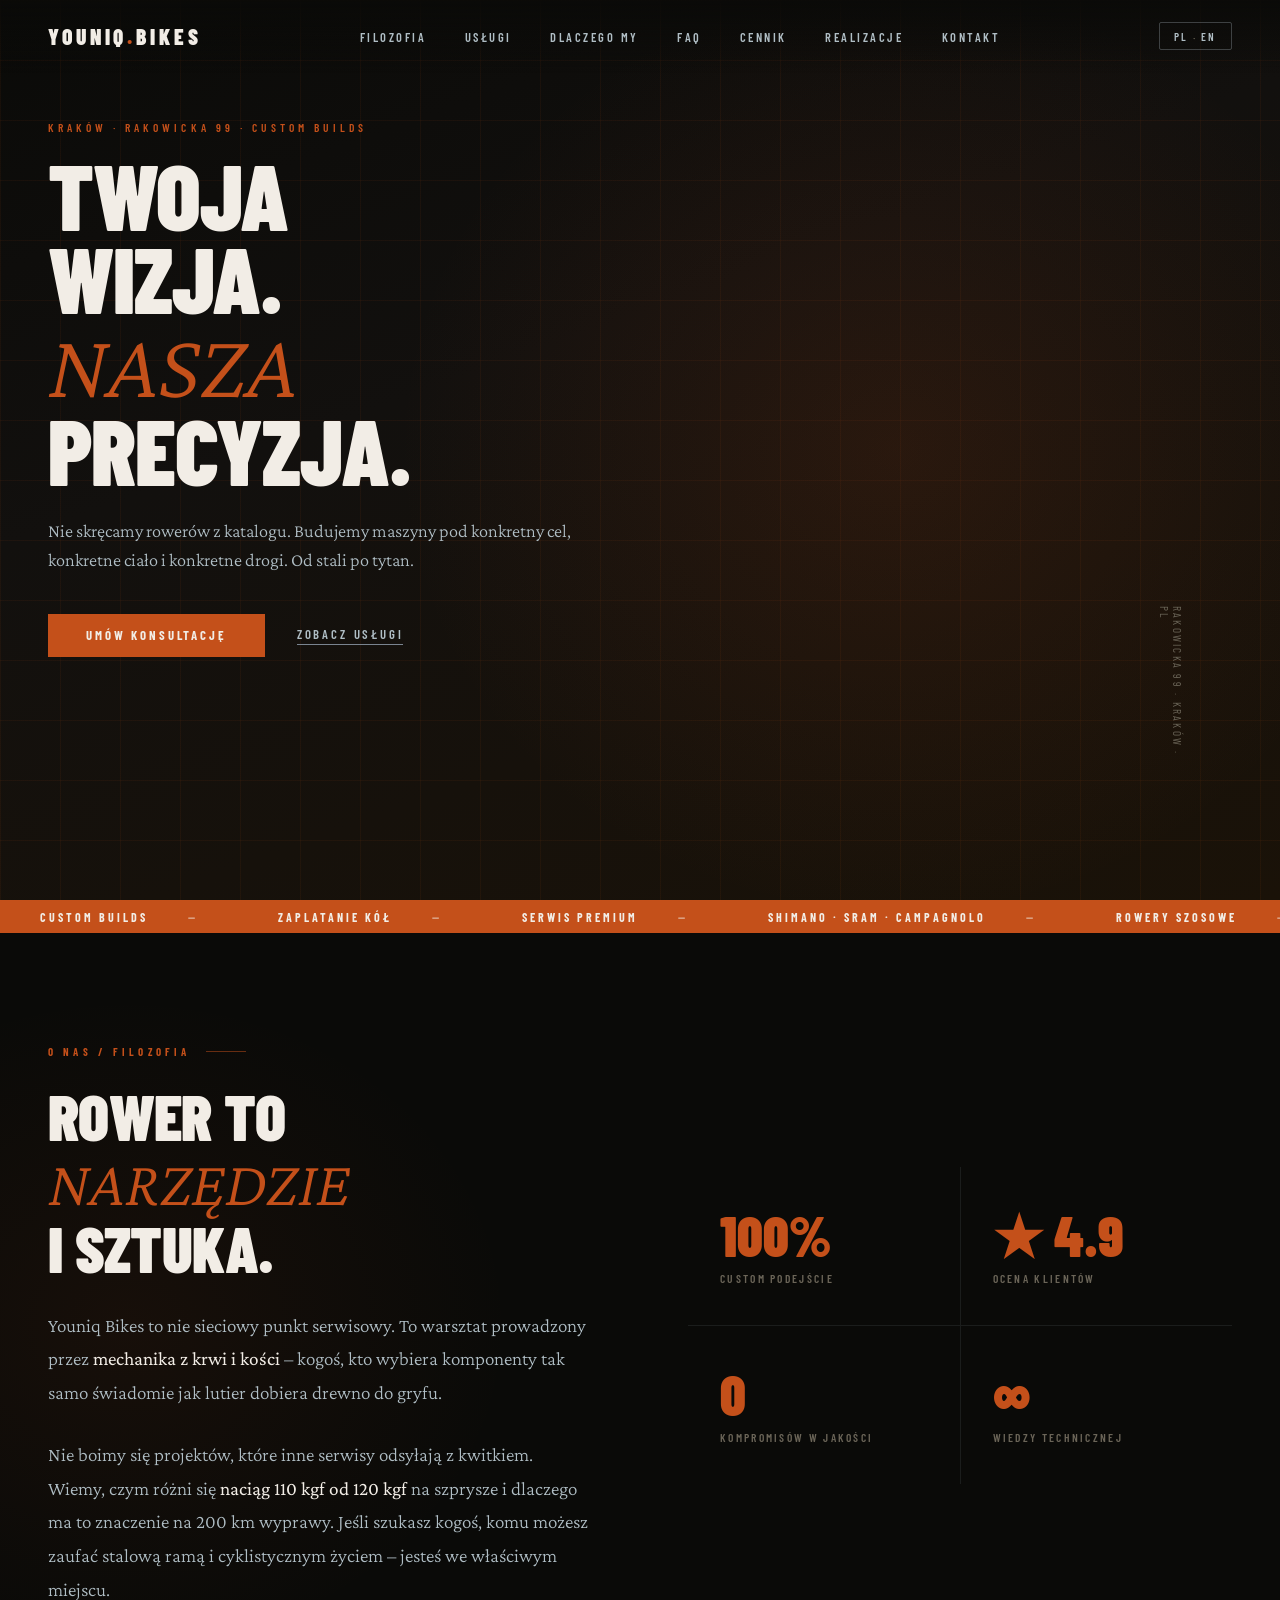
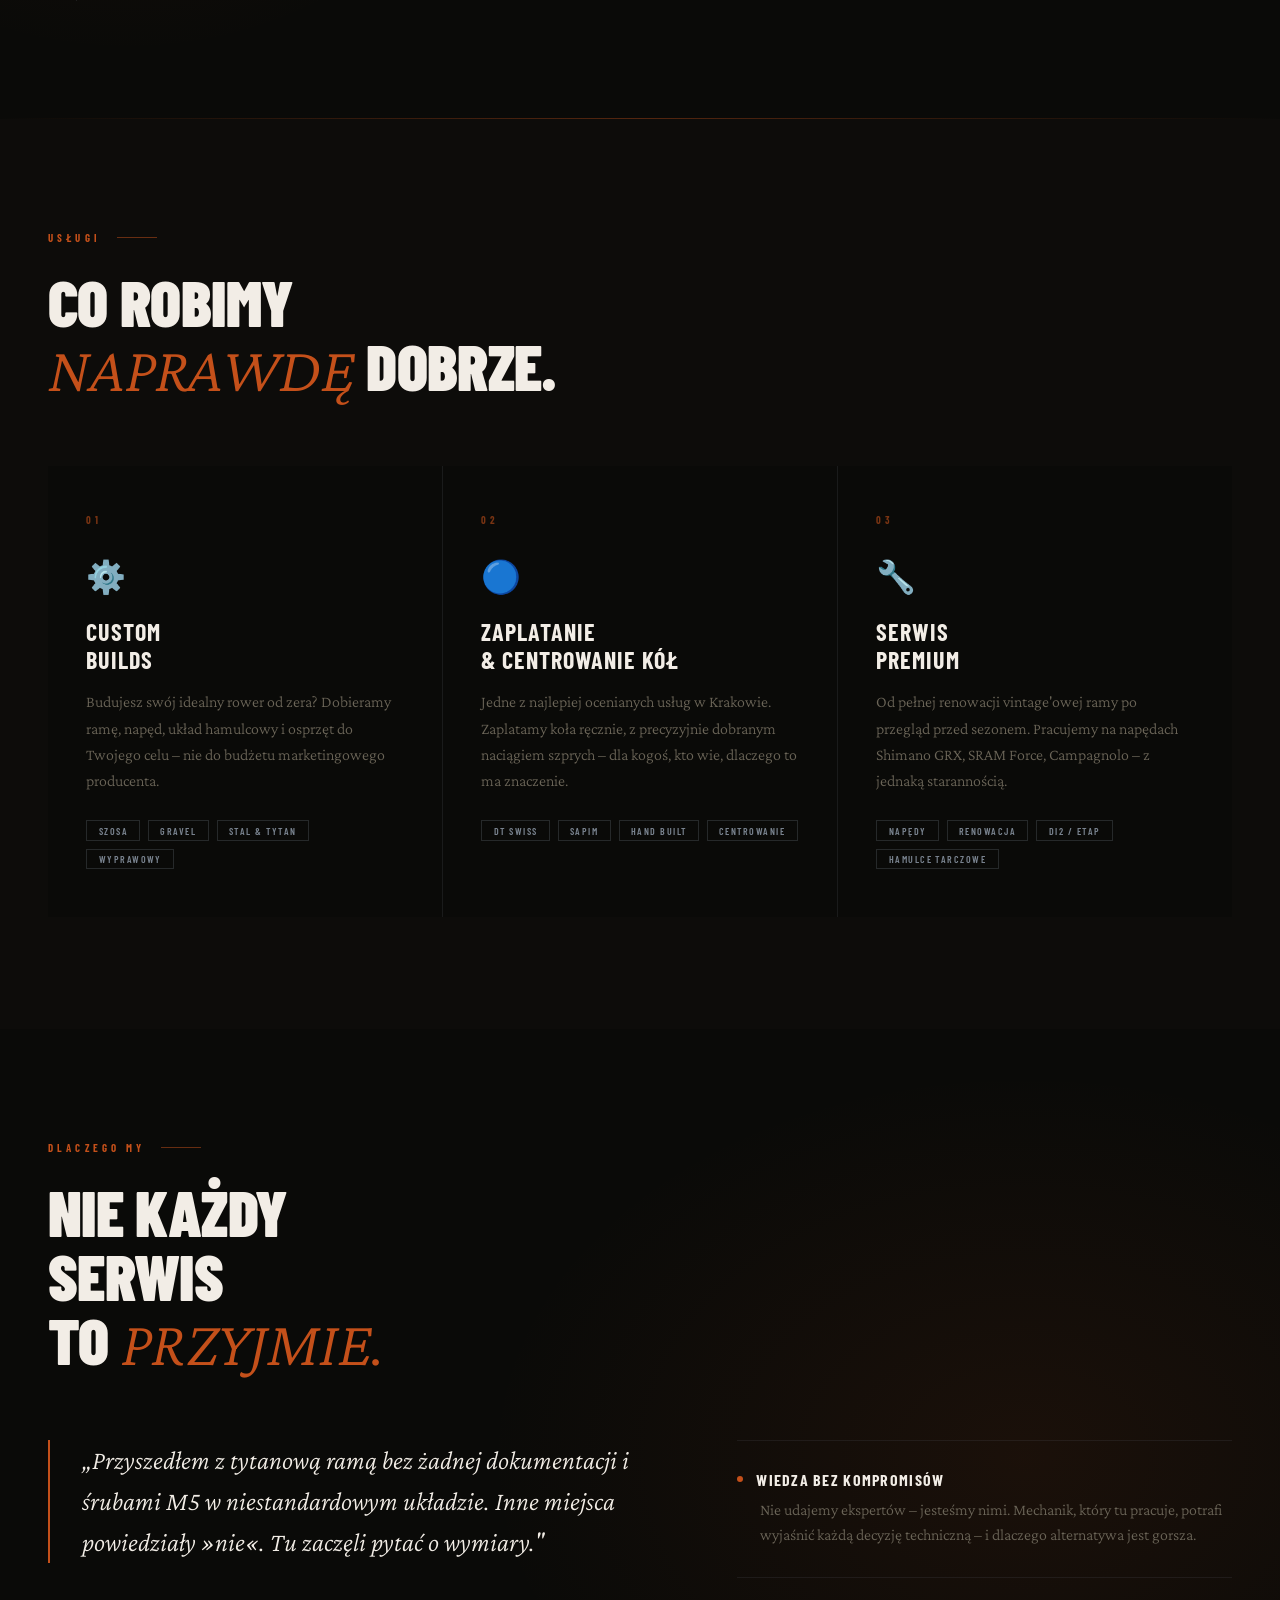
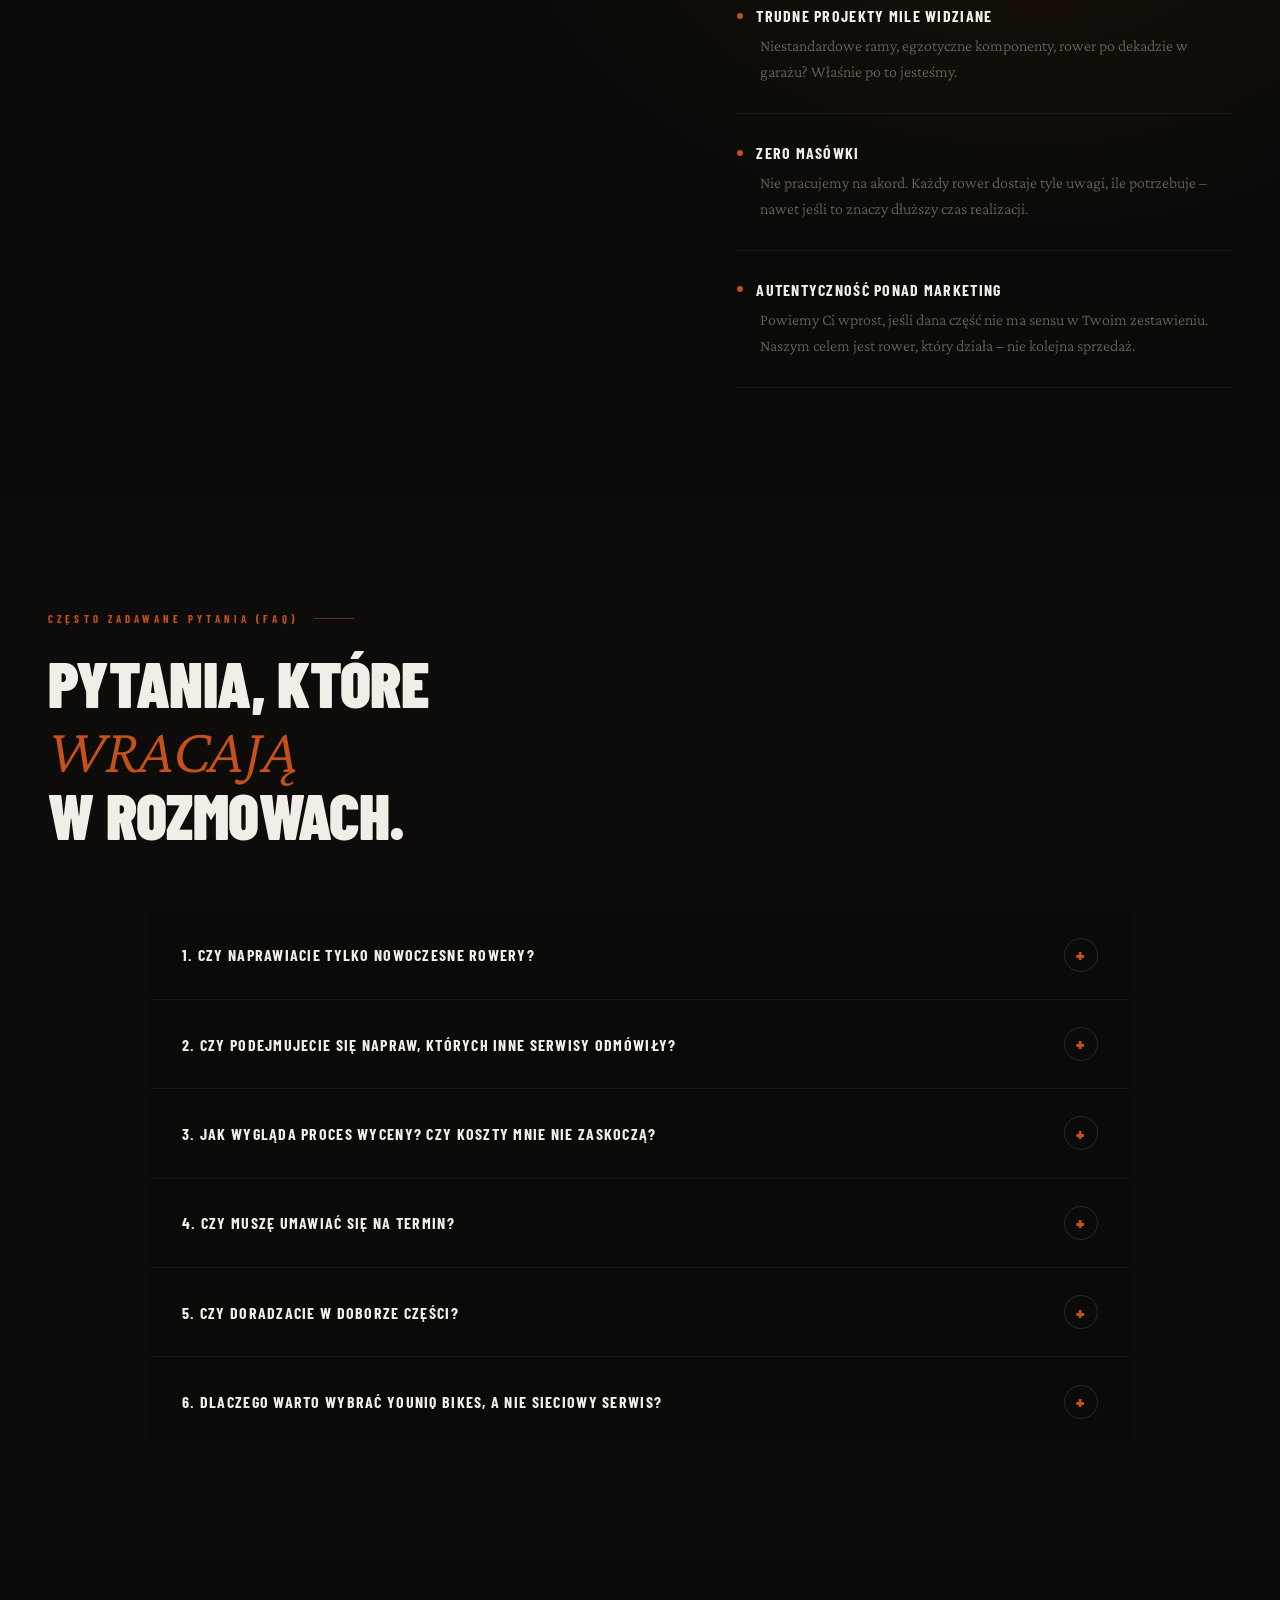
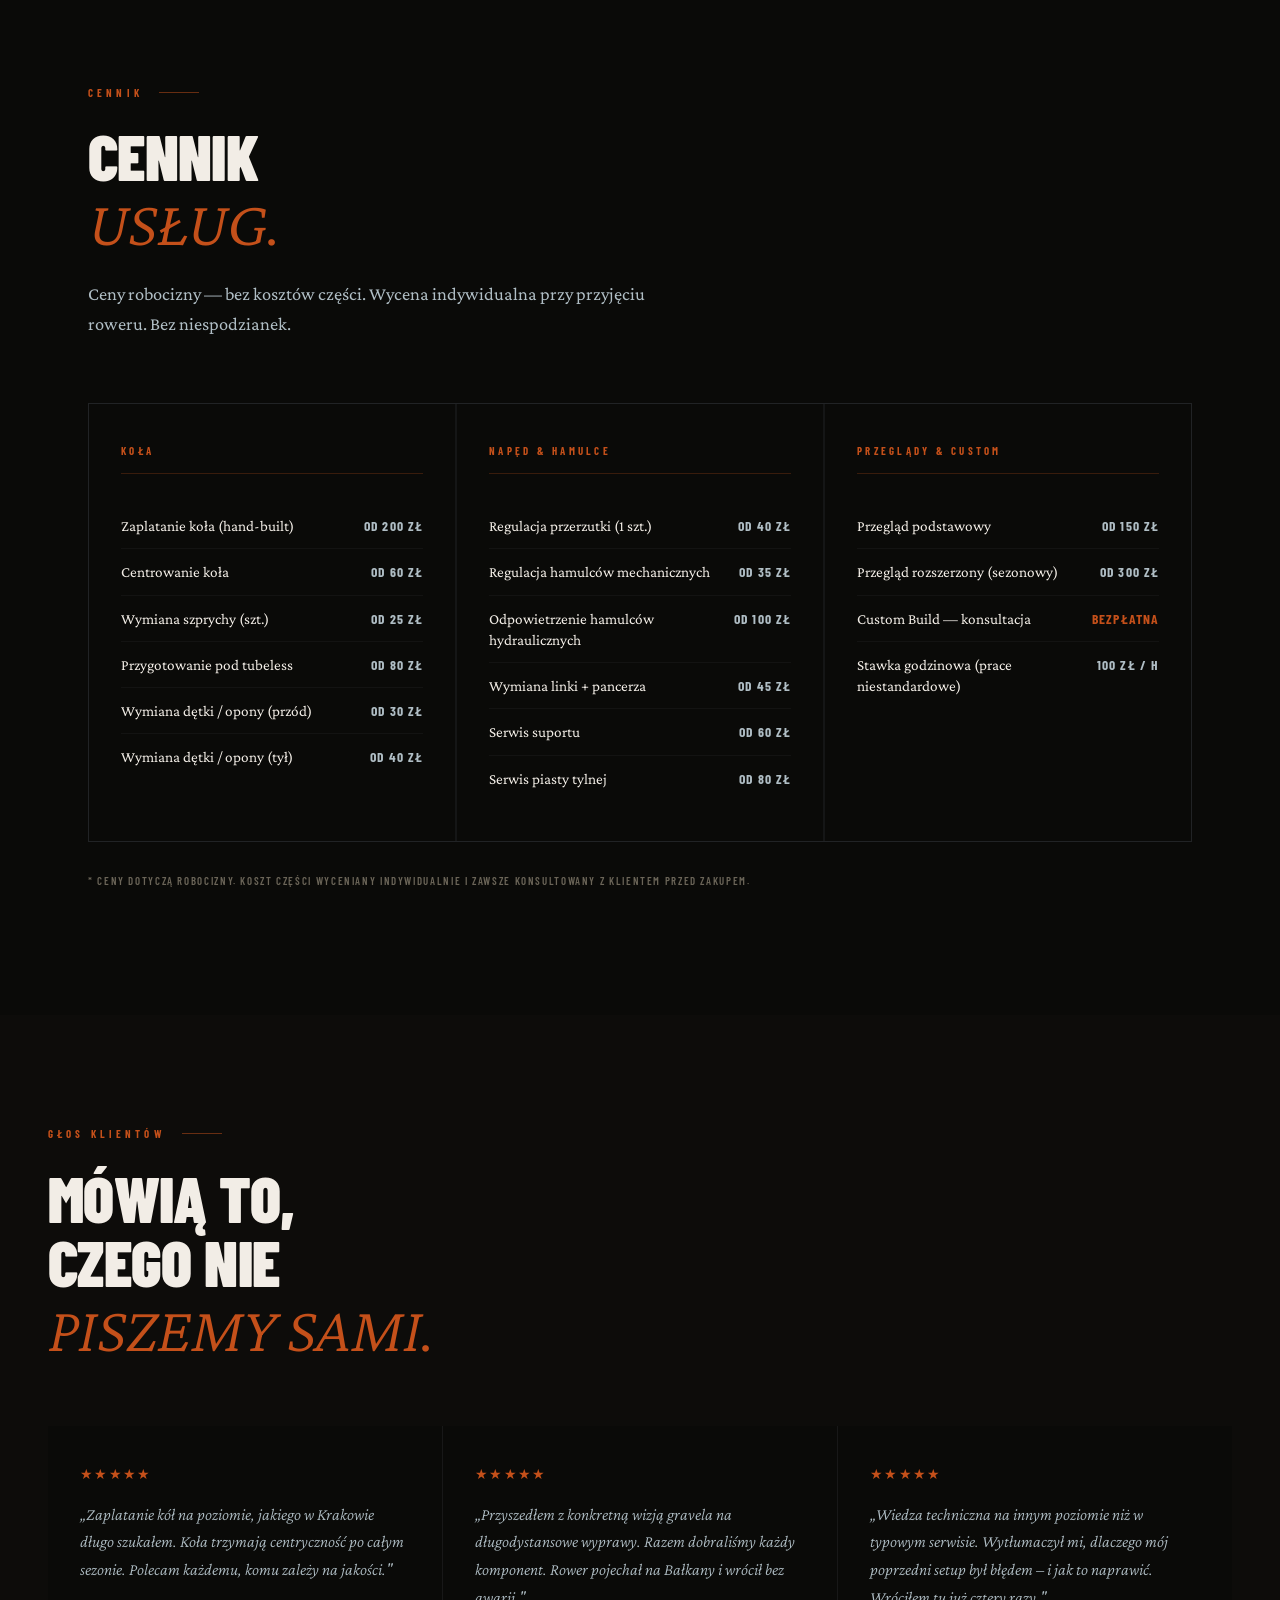
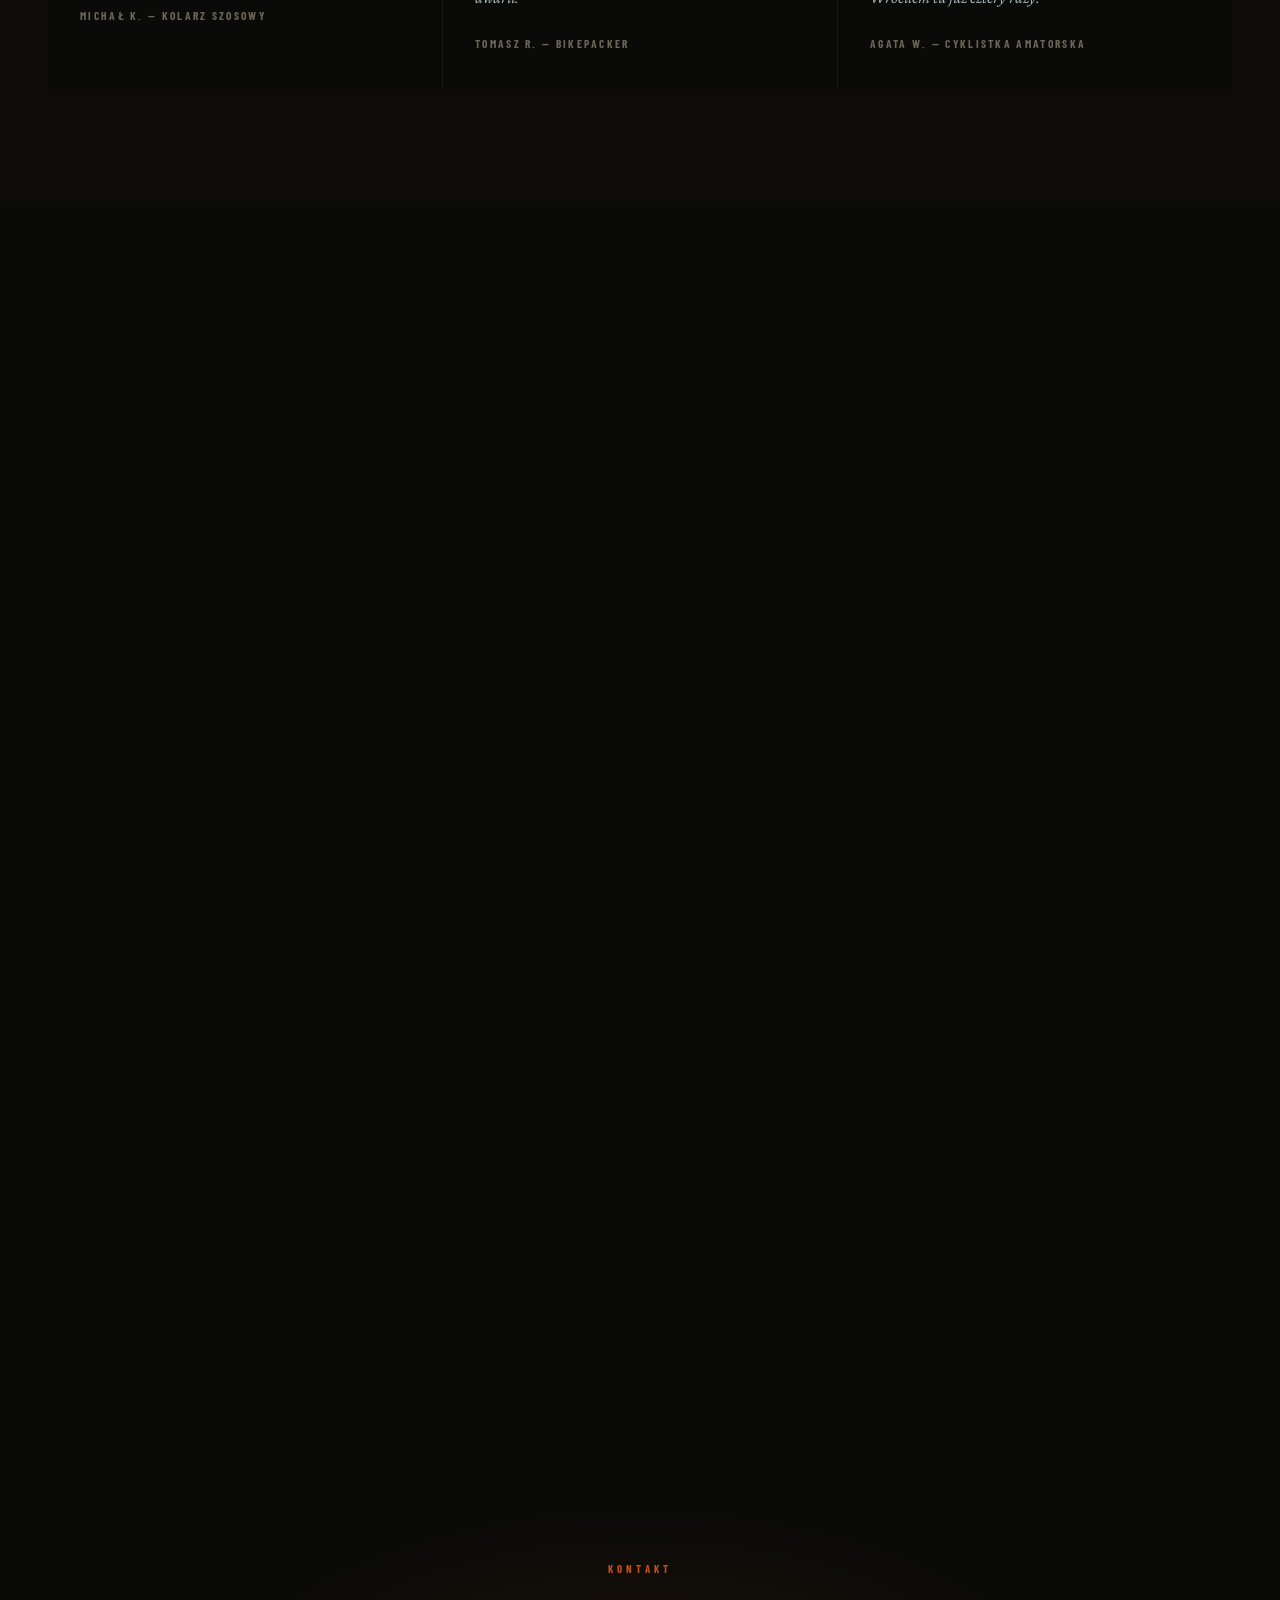
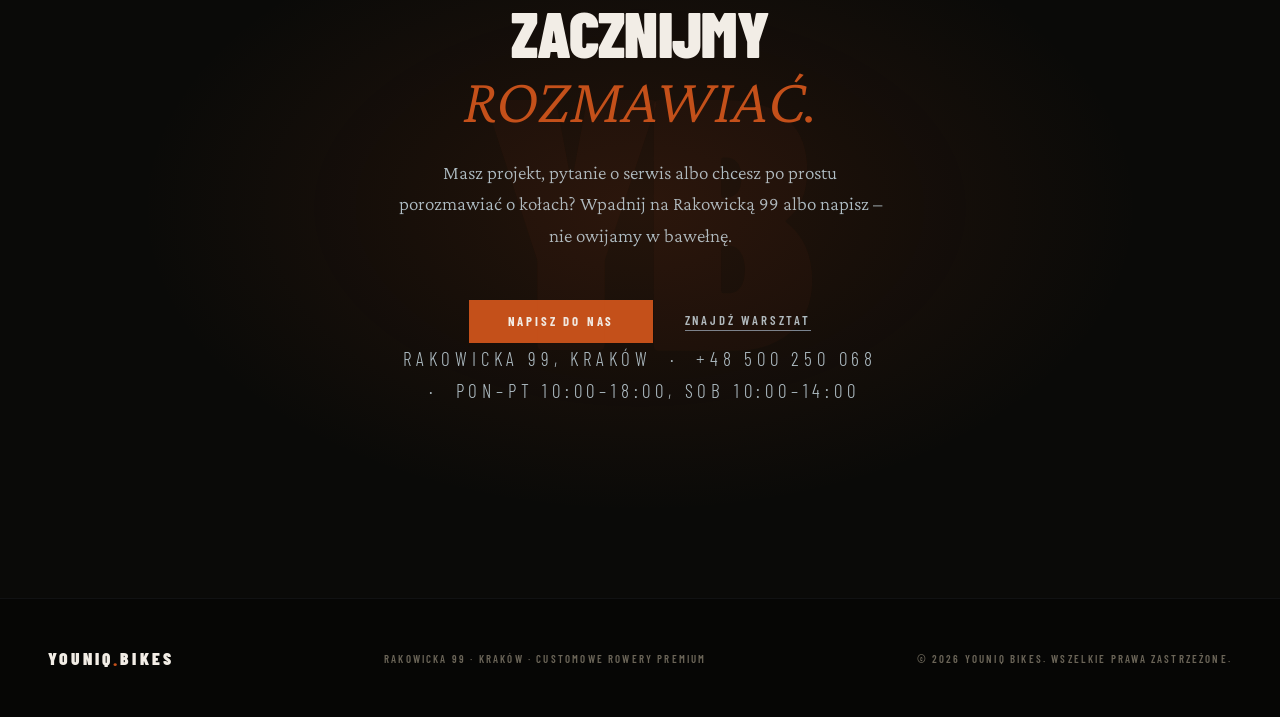
==== index.html @ 4998690c "correct navigation" ====
<!DOCTYPE html>
<html lang="pl">
<head>
<meta charset="UTF-8">
<meta name="viewport" content="width=device-width, initial-scale=1.0">
<title>Youniq Bikes – Customowe Rowery Kraków</title>
<meta name="description" content="Youniq Bikes – customowe rowery i serwis premium w Krakowie. Custom builds, zaplatanie i centrowanie kół, serwis Shimano / SRAM / Campagnolo. Rakowicka 99.">
<meta name="robots" content="index,follow,max-image-preview:large,max-snippet:-1,max-video-preview:-1">
<link rel="canonical" href="https://youniqbikes.pl/">
<meta name="telephone" content="+48500250068">

<!-- Favicon -->
<link rel="icon" href="favicon.ico" sizes="any">
<link rel="icon" type="image/png" sizes="16x16" href="favicon-16x16.png">
<link rel="icon" type="image/png" sizes="32x32" href="favicon-32x32.png">
<link rel="icon" type="image/png" sizes="192x192" href="android-chrome-192x192.png">
<link rel="icon" type="image/png" sizes="512x512" href="android-chrome-512x512.png">
<link rel="apple-touch-icon" sizes="180x180" href="apple-touch-icon.png">

<!-- Open Graph -->
<meta property="og:type" content="website">
<meta property="og:locale" content="pl_PL">
<meta property="og:site_name" content="Youniq Bikes">
<meta property="og:title" content="Youniq Bikes – Customowe Rowery Kraków">
<meta property="og:description" content="Customowe rowery i serwis premium w Krakowie. Custom builds, koła ręcznie składane, serwis Shimano / SRAM / Campagnolo. Rakowicka 99.">
<meta property="og:url" content="https://youniqbikes.pl/">
<meta property="og:image" content="https://youniqbikes.netlify.app/og.jpg">

<!-- Twitter -->
<meta name="twitter:card" content="summary_large_image">
<meta name="twitter:title" content="Youniq Bikes – Customowe Rowery Kraków">
<meta name="twitter:description" content="Customowe rowery i serwis premium w Krakowie. Rakowicka 99.">
<meta name="twitter:image" content="https://youniqbikes.netlify.app/og.jpg">

<!-- Local SEO: structured data -->
<script type="application/ld+json">
{
  "@context": "https://schema.org",
  "@type": "BicycleStore",
  "name": "Youniq Bikes",
  "description": "Customowe rowery i serwis premium w Krakowie: custom builds, zaplatanie i centrowanie kół, serwis Shimano / SRAM / Campagnolo.",
  "url": "https://youniqbikes.pl/",
  "telephone": "+48500250068",
  "address": {
    "@type": "PostalAddress",
    "streetAddress": "Rakowicka 99",
    "addressLocality": "Kraków",
    "postalCode": "31-510",
    "addressCountry": "PL"
  },
  "areaServed": {
    "@type": "City",
    "name": "Kraków"
  },
  "openingHoursSpecification": [
    { "@type": "OpeningHoursSpecification", "dayOfWeek": ["Monday","Tuesday","Wednesday","Thursday","Friday"], "opens": "10:00", "closes": "18:00" },
    { "@type": "OpeningHoursSpecification", "dayOfWeek": "Saturday", "opens": "10:00", "closes": "14:00" }
  ]
}
</script>
<link rel="preconnect" href="https://fonts.googleapis.com">
<link href="https://fonts.googleapis.com/css2?family=Barlow+Condensed:wght@300;400;600;700;900&family=Crimson+Pro:ital,wght@0,300;0,400;1,300;1,400&display=swap" rel="stylesheet">
<link rel="stylesheet" href="style.css">

<!-- Netlify Identity Widget -->
<script src="https://identity.netlify.com/v1/netlify-identity-widget.js"></script>

<style>
/* Desktop: pokazuj link do #kontakt, ukryj tel: */
.hero-cta-mobile  { display: none; }
.hero-cta-desktop { display: inline-flex; }

/* Mobile (≤ 768px): pokazuj tel:, ukryj #kontakt */
@media (max-width: 768px) {
  .hero-cta-desktop { display: none; }
  .hero-cta-mobile  { display: inline-flex; }
}
</style>
</head>
<body>

<!-- NAV -->
<nav>
  <a href="#" class="nav-logo">Youniq<span>.</span>Bikes</a>
  <ul>
    <li><a href="#filozofia" data-i18n="nav_filozofia">Filozofia</a></li>
    <li><a href="#uslugi" data-i18n="nav_uslugi">Usługi</a></li>
    <li><a href="#dlaczego" data-i18n="nav_dlaczego">Dlaczego My</a></li>
    <li><a href="#faq">FAQ</a></li>
    <li><a href="#cennik" data-i18n="nav_cennik">Cennik</a></li>
    <li><a href="#galeria" data-i18n="nav_galeria">Realizacje</a></li>
    <li><a href="#kontakt" data-i18n="nav_kontakt">Kontakt</a></li>
  </ul>
  <button class="lang-switcher" id="langSwitcher" aria-label="Switch language">
    <span id="langLabel">PL</span><span class="lang-sep"> · </span><span id="langOther">EN</span>
  </button>
  <button class="burger" id="burgerBtn" aria-label="Otwórz menu" aria-expanded="false">
    <span></span><span></span><span></span>
  </button>
</nav>

<!-- MOBILE NAV OVERLAY -->
<div class="nav-mobile" id="navMobile" aria-hidden="true">
  <a href="#filozofia" data-i18n="nav_filozofia" class="nav-mobile-link">Filozofia</a>
  <a href="#uslugi" data-i18n="nav_uslugi" class="nav-mobile-link">Usługi</a>
  <a href="#dlaczego" data-i18n="nav_dlaczego" class="nav-mobile-link">Dlaczego My</a>
  <a href="#cennik" data-i18n="nav_cennik" class="nav-mobile-link">Cennik</a>
  <a href="#faq" class="nav-mobile-link">FAQ</a>
  <a href="#galeria" data-i18n="nav_galeria" class="nav-mobile-link">Realizacje</a>
  <a href="#kontakt" data-i18n="nav_kontakt" class="nav-mobile-link">Kontakt</a>
  <button class="lang-switcher" id="langSwitcherMobile" aria-label="Switch language">
    <span id="langLabelMobile">PL</span><span class="lang-sep"> · </span><span id="langOtherMobile">EN</span>
  </button>
</div>

<!-- HERO -->
<section id="hero">
  <div class="hero-bg"></div>
  <div class="hero-grid"></div>

  <p class="hero-eyebrow editable" data-cms="hero_eyebrow">Kraków · Rakowicka 99 · Custom Builds</p>
  <h1 class="editable" data-cms="hero_heading">Twoja<br>wizja.<br><em>Nasza</em><br>precyzja.</h1>
  <p class="hero-sub editable" data-cms="hero_subheading">Nie skręcamy rowerów z katalogu. Budujemy maszyny pod konkretny cel, konkretne ciało i konkretne drogi. Od stali po tytan.</p>
  <div class="hero-cta-row">
    <a href="#kontakt" class="btn-primary hero-cta-desktop editable" data-cms="hero_cta_label">Umów konsultację</a>
    <a href="tel:+48500250068" class="btn-primary hero-cta-mobile editable" data-cms="hero_cta_label">Umów konsultację</a>
    <a href="#uslugi" class="btn-ghost editable" data-cms="hero_cta_ghost">Zobacz usługi</a>
  </div>
  <div class="hero-address">Rakowicka 99 · Kraków · PL</div>
</section>

<!-- TICKER -->
<div class="ticker-wrap">
  <div class="ticker">
    <span>Custom Builds</span>
    <span>Zaplatanie Kół</span>
    <span>Serwis Premium</span>
    <span>Shimano · SRAM · Campagnolo</span>
    <span>Rowery Szosowe</span>
    <span>Gravele</span>
    <span>Wyprawówki</span>
    <span>Ramy Stalowe & Tytanowe</span>
    <span>Custom Builds</span>
    <span>Zaplatanie Kół</span>
    <span>Serwis Premium</span>
    <span>Shimano · SRAM · Campagnolo</span>
    <span>Rowery Szosowe</span>
    <span>Gravele</span>
    <span>Wyprawówki</span>
    <span>Ramy Stalowe & Tytanowe</span>
  </div>
</div>

<!-- FILOZOFIA -->
<section id="filozofia">
  <div class="philosophy-text reveal">
    <div class="section-label" data-i18n="filozofia_label">O nas / Filozofia</div>
    <h2 class="editable" data-cms="philosophy_heading">Rower to<br><em>narzędzie</em><br>i sztuka.</h2>
    <p class="editable" data-cms="philosophy_p1">Youniq Bikes to nie sieciowy punkt serwisowy. To warsztat prowadzony przez <strong>mechanika z krwi i kości</strong> – kogoś, kto wybiera komponenty tak samo świadomie jak lutier dobiera drewno do gryfu.</p>
    <p class="editable" data-cms="philosophy_p2">Nie boimy się projektów, które inne serwisy odsyłają z kwitkiem. Wiemy, czym różni się <strong>naciąg 110 kgf od 120 kgf</strong> na szprysze i dlaczego ma to znaczenie na 200 km wyprawy. Jeśli szukasz kogoś, komu możesz zaufać stalową ramą i cyklistycznym życiem – jesteś we właściwym miejscu.</p>
  </div>
  <div class="philosophy-stat-block reveal">
    <div class="stat">
      <div class="stat-num editable" data-cms="stat1_num">100%</div>
      <div class="stat-label editable" data-cms="stat1_label">Custom podejście</div>
    </div>
    <div class="stat">
      <div class="stat-num editable" data-cms="stat2_num">★ 4.9</div>
      <div class="stat-label editable" data-cms="stat2_label">Ocena klientów</div>
    </div>
    <div class="stat">
      <div class="stat-num editable" data-cms="stat3_num">0</div>
      <div class="stat-label editable" data-cms="stat3_label">Kompromisów w jakości</div>
    </div>
    <div class="stat">
      <div class="stat-num editable" data-cms="stat4_num">∞</div>
      <div class="stat-label editable" data-cms="stat4_label">Wiedzy technicznej</div>
    </div>
  </div>
</section>

<div class="divider"></div>

<!-- USŁUGI -->
<section id="uslugi">
  <div class="services-header reveal">
    <div>
      <div class="section-label" data-i18n="uslugi_label">Usługi</div>
      <h2 data-i18n="services_h2">Co robimy<br><em>naprawdę</em> dobrze.</h2>
    </div>
  </div>
  <div class="services-grid reveal">

    <div class="service-card">
      <div class="service-num">01</div>
      <span class="service-icon editable" data-cms="svc1_icon">⚙️</span>
      <div class="service-title editable" data-cms="svc1_title">Custom<br>Builds</div>
      <p class="service-desc editable" data-cms="svc1_desc">Budujesz swój idealny rower od zera? Dobieramy ramę, napęd, układ hamulcowy i osprzęt do Twojego celu – nie do budżetu marketingowego producenta.</p>
      <div class="service-tags">
        <span class="tag editable" data-cms="svc1_tag1">Szosa</span>
        <span class="tag editable" data-cms="svc1_tag2">Gravel</span>
        <span class="tag editable" data-cms="svc1_tag3">Stal & Tytan</span>
        <span class="tag editable" data-cms="svc1_tag4">Wyprawowy</span>
      </div>
    </div>

    <div class="service-card">
      <div class="service-num">02</div>
      <span class="service-icon editable" data-cms="svc2_icon">🔵</span>
      <div class="service-title editable" data-cms="svc2_title">Zaplatanie<br>& Centrowanie Kół</div>
      <p class="service-desc editable" data-cms="svc2_desc">Jedne z najlepiej ocenianych usług w Krakowie. Zaplatamy koła ręcznie, z precyzyjnie dobranym naciągiem szprych – dla kogoś, kto wie, dlaczego to ma znaczenie.</p>
      <div class="service-tags">
        <span class="tag editable" data-cms="svc2_tag1">DT Swiss</span>
        <span class="tag editable" data-cms="svc2_tag2">Sapim</span>
        <span class="tag editable" data-cms="svc2_tag3">Hand Built</span>
        <span class="tag editable" data-cms="svc2_tag4">Centrowanie</span>
      </div>
    </div>

    <div class="service-card">
      <div class="service-num">03</div>
      <span class="service-icon editable" data-cms="svc3_icon">🔧</span>
      <div class="service-title editable" data-cms="svc3_title">Serwis<br>Premium</div>
      <p class="service-desc editable" data-cms="svc3_desc">Od pełnej renowacji vintage'owej ramy po przegląd przed sezonem. Pracujemy na napędach Shimano GRX, SRAM Force, Campagnolo – z jednaką starannością.</p>
      <div class="service-tags">
        <span class="tag editable" data-cms="svc3_tag1">Napędy</span>
        <span class="tag editable" data-cms="svc3_tag2">Renowacja</span>
        <span class="tag editable" data-cms="svc3_tag3">Di2 / eTap</span>
        <span class="tag editable" data-cms="svc3_tag4">Hamulce Tarczowe</span>
      </div>
    </div>

  </div>
</section>

<!-- DLACZEGO MY -->
<section id="dlaczego">
  <div class="section-label reveal" data-i18n="dlaczego_label">Dlaczego My</div>
  <h2 class="reveal" data-i18n="dlaczego_h2">Nie każdy<br>serwis<br>to <em>przyjmie.</em></h2>
  <div class="why-grid">
    <div class="why-manifesto reveal editable" data-cms="why_quote">
      „Przyszedłem z tytanową ramą bez żadnej dokumentacji i śrubami M5 w niestandardowym układzie. Inne miejsca powiedziały »nie«. Tu zaczęli pytać o wymiary."
    </div>
    <div class="why-list reveal">
      <div class="why-item">
        <div class="why-item-title editable" data-cms="why1_title">Wiedza bez kompromisów</div>
        <p class="editable" data-cms="why1_desc">Nie udajemy ekspertów – jesteśmy nimi. Mechanik, który tu pracuje, potrafi wyjaśnić każdą decyzję techniczną – i dlaczego alternatywa jest gorsza.</p>
      </div>
      <div class="why-item">
        <div class="why-item-title editable" data-cms="why2_title">Trudne projekty mile widziane</div>
        <p class="editable" data-cms="why2_desc">Niestandardowe ramy, egzotyczne komponenty, rower po dekadzie w garażu? Właśnie po to jesteśmy.</p>
      </div>
      <div class="why-item">
        <div class="why-item-title editable" data-cms="why3_title">Zero masówki</div>
        <p class="editable" data-cms="why3_desc">Nie pracujemy na akord. Każdy rower dostaje tyle uwagi, ile potrzebuje – nawet jeśli to znaczy dłuższy czas realizacji.</p>
      </div>
      <div class="why-item">
        <div class="why-item-title editable" data-cms="why4_title">Autentyczność ponad marketing</div>
        <p class="editable" data-cms="why4_desc">Powiemy Ci wprost, jeśli dana część nie ma sensu w Twoim zestawieniu. Naszym celem jest rower, który działa – nie kolejna sprzedaż.</p>
      </div>
    </div>
  </div>
</section>

<!-- FAQ -->
<section id="faq">
  <div class="section-label reveal" data-i18n="faq_label">Często zadawane pytania (FAQ)</div>
  <h2 class="reveal" data-i18n="faq_h2">Pytania, które<br><em>wracają</em><br>w rozmowach.</h2>

  <div class="faq-list reveal">
    <div class="faq-item">
      <details>
        <summary>
          <span class="editable" data-cms="faq1_question">1. Czy naprawiacie tylko nowoczesne rowery?</span>
          <span class="faq-toggle" aria-hidden="true">+</span>
        </summary>
        <div class="faq-answer editable" data-cms="faq1_answer">
          <strong>Nie.</strong> Naszą pasją jest przywracanie życia klasykom. Jak zauważyli nasi klienci, chętnie podejmujemy się „reanimacji" 30-letnich rowerów MTB, szosówek w stylu vintage czy rowerów miejskich (np. marki Winora), z których inni spisali już na straty.
        </div>
      </details>
    </div>

    <div class="faq-item">
      <details>
        <summary>
          <span class="editable" data-cms="faq2_question">2. Czy podejmujecie się napraw, których inne serwisy odmówiły?</span>
          <span class="faq-toggle" aria-hidden="true">+</span>
        </summary>
        <div class="faq-answer editable" data-cms="faq2_answer">
          <strong>Tak.</strong> Specjalizujemy się w trudnych przypadkach – od nietypowych usterek w systemach SRAM (Click Box) i FOX, po niestandardowe ramy i rowery typu Cargo. Jeśli usłyszałeś gdzieś, że „nie da się tego naprawić", przynieś rower do nas na Rakowicką 99.
        </div>
      </details>
    </div>

    <div class="faq-item">
      <details>
        <summary>
          <span class="editable" data-cms="faq3_question">3. Jak wygląda proces wyceny? Czy koszty mnie nie zaskoczą?</span>
          <span class="faq-toggle" aria-hidden="true">+</span>
        </summary>
        <div class="faq-answer editable" data-cms="faq3_answer">
          Działamy przejrzyście. Przy przyjęciu roweru dokonujemy wstępnej diagnozy i określamy przewidywane koszty. Jeśli w trakcie pracy okaże się, że potrzebne są dodatkowe części, konsultujemy to z Tobą przed ich zakupem. Rozliczamy się szczegółowo z każdej zakupionej części i wykonanej usługi.
        </div>
      </details>
    </div>

    <div class="faq-item">
      <details>
        <summary>
          <span class="editable" data-cms="faq4_question">4. Czy muszę umawiać się na termin?</span>
          <span class="faq-toggle" aria-hidden="true">+</span>
        </summary>
        <div class="faq-answer editable" data-cms="faq4_answer">
          W sezonie obłożenie bywa duże, dlatego dla większych projektów (budowa roweru, tuning, gruntowny przegląd) zalecamy kontakt telefoniczny. Drobne sprawy, jak wymiana dętki czy szybka regulacja, staramy się załatwiać od ręki lub w ciągu 24 godzin, o ile czas na to pozwala.
        </div>
      </details>
    </div>

    <div class="faq-item">
      <details>
        <summary>
          <span class="editable" data-cms="faq5_question">5. Czy doradzacie w doborze części?</span>
          <span class="faq-toggle" aria-hidden="true">+</span>
        </summary>
        <div class="faq-answer editable" data-cms="faq5_answer">
          <strong>Oczywiście.</strong> Nie naciągamy na najdroższe komponenty. Doradzamy rozwiązania adekwatne do stanu roweru i Twojego budżetu. Chętnie dzielimy się wiedzą – jeśli chcesz samodzielnie dbać o rower, podpowiemy Ci, jak to robić poprawnie.
        </div>
      </details>
    </div>

    <div class="faq-item">
      <details>
        <summary>
          <span class="editable" data-cms="faq6_question">6. Dlaczego warto wybrać Youniq Bikes, a nie sieciowy serwis?</span>
          <span class="faq-toggle" aria-hidden="true">+</span>
        </summary>
        <div class="faq-answer editable" data-cms="faq6_answer">
          Bo tutaj Twój rower nie jest kolejnym numerem w kolejce. Do każdej maszyny podchodzimy pedantycznie – każda śrubka jest sprawdzona, wyczyszczona i nasmarowana. Pracę wykonuje pasjonat-inżynier, dla którego liczy się bezpieczeństwo i „szwajcarska precyzja" działania osprzętu.
        </div>
      </details>
    </div>
  </div>
</section>

<!-- CENNIK -->
<section id="cennik">
  <div class="section-label reveal" data-i18n-label="cennik_label">Cennik</div>
  <h2 class="reveal editable" data-cms="cennik_heading">Cennik<br><em>usług.</em></h2>
  <p class="cennik-desc reveal editable" data-cms="cennik_desc">Ceny robocizny — bez kosztów części. Wycena indywidualna przy przyjęciu roweru. Bez niespodzianek.</p>

  <div class="cennik-grid reveal">

    <!-- Koła -->
    <div class="cennik-col">
      <div class="cennik-cat editable" data-cms="cat1_title">Koła</div>
      <div class="cennik-row"><span class="editable" data-cms="price1_service">Zaplatanie koła (hand-built)</span><span class="cennik-price editable" data-cms="price1_price">od 200 zł</span></div>
      <div class="cennik-row"><span class="editable" data-cms="price2_service">Centrowanie koła</span><span class="cennik-price editable" data-cms="price2_price">od 60 zł</span></div>
      <div class="cennik-row"><span class="editable" data-cms="price3_service">Wymiana szprychy (szt.)</span><span class="cennik-price editable" data-cms="price3_price">od 25 zł</span></div>
      <div class="cennik-row"><span class="editable" data-cms="price4_service">Przygotowanie pod tubeless</span><span class="cennik-price editable" data-cms="price4_price">od 80 zł</span></div>
      <div class="cennik-row"><span class="editable" data-cms="price5_service">Wymiana dętki / opony (przód)</span><span class="cennik-price editable" data-cms="price5_price">od 30 zł</span></div>
      <div class="cennik-row"><span class="editable" data-cms="price6_service">Wymiana dętki / opony (tył)</span><span class="cennik-price editable" data-cms="price6_price">od 40 zł</span></div>
    </div>

    <!-- Napęd & Hamulce -->
    <div class="cennik-col">
      <div class="cennik-cat editable" data-cms="cat2_title">Napęd & Hamulce</div>
      <div class="cennik-row"><span class="editable" data-cms="price7_service">Regulacja przerzutki (1 szt.)</span><span class="cennik-price editable" data-cms="price7_price">od 40 zł</span></div>
      <div class="cennik-row"><span class="editable" data-cms="price8_service">Regulacja hamulców mechanicznych</span><span class="cennik-price editable" data-cms="price8_price">od 35 zł</span></div>
      <div class="cennik-row"><span class="editable" data-cms="price9_service">Odpowietrzenie hamulców hydraulicznych</span><span class="cennik-price editable" data-cms="price9_price">od 100 zł</span></div>
      <div class="cennik-row"><span class="editable" data-cms="price10_service">Wymiana linki + pancerza</span><span class="cennik-price editable" data-cms="price10_price">od 45 zł</span></div>
      <div class="cennik-row"><span class="editable" data-cms="price11_service">Serwis suportu</span><span class="cennik-price editable" data-cms="price11_price">od 60 zł</span></div>
      <div class="cennik-row"><span class="editable" data-cms="price12_service">Serwis piasty tylnej</span><span class="cennik-price editable" data-cms="price12_price">od 80 zł</span></div>
    </div>

    <!-- Przeglądy & Custom -->
    <div class="cennik-col">
      <div class="cennik-cat editable" data-cms="cat3_title">Przeglądy & Custom</div>
      <div class="cennik-row"><span class="editable" data-cms="price13_service">Przegląd podstawowy</span><span class="cennik-price editable" data-cms="price13_price">od 150 zł</span></div>
      <div class="cennik-row"><span class="editable" data-cms="price14_service">Przegląd rozszerzony (sezonowy)</span><span class="cennik-price editable" data-cms="price14_price">od 300 zł</span></div>
      <div class="cennik-row cennik-row--highlight"><span class="editable" data-cms="price15_service">Custom Build — konsultacja</span><span class="cennik-price editable" data-cms="price15_price">bezpłatna</span></div>
      <div class="cennik-row"><span class="editable" data-cms="price16_service">Stawka godzinowa (prace niestandardowe)</span><span class="cennik-price editable" data-cms="price16_price">100 zł / h</span></div>
    </div>

  </div>

  <p class="cennik-note reveal editable" data-cms="cennik_note">* Ceny dotyczą robocizny. Koszt części wyceniany indywidualnie i zawsze konsultowany z klientem przed zakupem.</p>
</section>

<!-- OPINIE -->
<section id="opinie">
  <div class="section-label reveal">Głos klientów</div>
  <h2 class="reveal">Mówią to,<br>czego nie<br><em>piszemy sami.</em></h2>
  <div class="reviews-grid reveal">
    <div class="review-card">
      <div class="review-stars">★★★★★</div>
      <p class="review-text editable" data-cms="review1_text">„Zaplatanie kół na poziomie, jakiego w Krakowie długo szukałem. Koła trzymają centryczność po całym sezonie. Polecam każdemu, komu zależy na jakości."</p>
      <div class="review-author editable" data-cms="review1_author">Michał K. — kolarz szosowy</div>
    </div>
    <div class="review-card">
      <div class="review-stars">★★★★★</div>
      <p class="review-text editable" data-cms="review2_text">„Przyszedłem z konkretną wizją gravela na długodystansowe wyprawy. Razem dobraliśmy każdy komponent. Rower pojechał na Bałkany i wrócił bez awarii."</p>
      <div class="review-author editable" data-cms="review2_author">Tomasz R. — bikepacker</div>
    </div>
    <div class="review-card">
      <div class="review-stars">★★★★★</div>
      <p class="review-text editable" data-cms="review3_text">„Wiedza techniczna na innym poziomie niż w typowym serwisie. Wytłumaczył mi, dlaczego mój poprzedni setup był błędem – i jak to naprawić. Wróciłem tu już cztery razy."</p>
      <div class="review-author editable" data-cms="review3_author">Agata W. — cyklistka amatorska</div>
    </div>
  </div>
</section>

<!-- GALERIA -->
<section id="galeria">
  <div class="gallery-header reveal">
    <div class="section-label">Realizacje</div>
    <h2>Nasze<br><em>prace.</em></h2>
    <p class="gallery-sub">Każdy rower to osobna historia. Oto kilka z nich.</p>
  </div>

  <div class="gallery-grid">

    <div class="gallery-item gallery-item--tall reveal">
      <div class="gallery-img-wrap">
        <img class="editable" data-cms="gallery1_img" src="" alt="Custom build szosa stalowa">
        <div class="gallery-overlay">
          <div class="gallery-tag editable" data-cms="gallery1_tag">Custom Build</div>
          <div class="gallery-caption editable" data-cms="gallery1_caption">Szosa stalowa — Reynolds 853<br><span>Shimano Ultegra Di2 · ręcznie zaplatane koła</span></div>
        </div>
      </div>
    </div>

    <div class="gallery-item reveal">
      <div class="gallery-img-wrap">
        <img class="editable" data-cms="gallery2_img" src="" alt="Zaplatanie kół DT Swiss">
        <div class="gallery-overlay">
          <div class="gallery-tag editable" data-cms="gallery2_tag">Koła Hand-Built</div>
          <div class="gallery-caption editable" data-cms="gallery2_caption">Zaplatanie kół<br><span>DT Swiss · Sapim CX-Ray</span></div>
        </div>
      </div>
    </div>

    <div class="gallery-item reveal">
      <div class="gallery-img-wrap">
        <img class="editable" data-cms="gallery3_img" src="" alt="Serwis napędu SRAM">
        <div class="gallery-overlay">
          <div class="gallery-tag editable" data-cms="gallery3_tag">Serwis Premium</div>
          <div class="gallery-caption editable" data-cms="gallery3_caption">Serwis napędu<br><span>SRAM Force eTap AXS</span></div>
        </div>
      </div>
    </div>

    <div class="gallery-item gallery-item--wide reveal">
      <div class="gallery-img-wrap">
        <img class="editable" data-cms="gallery4_img" src="" alt="Gravel custom build tytanowa rama">
        <div class="gallery-overlay">
          <div class="gallery-tag editable" data-cms="gallery4_tag">Custom Build</div>
          <div class="gallery-caption editable" data-cms="gallery4_caption">Gravel na wyprawy — rama tytanowa<br><span>Shimano GRX 820 · opony 45c · sakwy bikepacking</span></div>
        </div>
      </div>
    </div>

    <div class="gallery-item reveal">
      <div class="gallery-img-wrap">
        <img class="editable" data-cms="gallery5_img" src="" alt="Renowacja vintage roweru">
        <div class="gallery-overlay">
          <div class="gallery-tag editable" data-cms="gallery5_tag">Renowacja</div>
          <div class="gallery-caption editable" data-cms="gallery5_caption">Renowacja klasyka z lat 80.<br><span>Campagnolo Record · nowe okablowanie</span></div>
        </div>
      </div>
    </div>

    <div class="gallery-item gallery-item--tall reveal">
      <div class="gallery-img-wrap">
        <img class="editable" data-cms="gallery6_img" src="" alt="Detal komponentów rowerowych">
        <div class="gallery-overlay">
          <div class="gallery-tag editable" data-cms="gallery6_tag">Detal</div>
          <div class="gallery-caption editable" data-cms="gallery6_caption">Precyzja w każdym detalu<br><span>Mostek · Kierownica · Taśmowanie</span></div>
        </div>
      </div>
    </div>

  </div>

  <div class="gallery-cta reveal">
    <a href="#kontakt" class="btn-ghost">Porozmawiajmy o Twoim projekcie →</a>
  </div>
</section>

<!-- CTA -->
<section id="kontakt">
  <div class="section-label">Kontakt</div>
  <h2 class="editable" data-cms="contact_heading">Zacznijmy<br><em>rozmawiać.</em></h2>
  <p class="editable" data-cms="contact_desc">Masz projekt, pytanie o serwis albo chcesz po prostu porozmawiać o kołach? Wpadnij na Rakowicką 99 albo napisz – nie owijamy w bawełnę.</p>
  <div class="cta-row">
    <a href="/cdn-cgi/l/email-protection#8ae1e5e4feebe1fecaf3e5ffe4e3fbe8e3e1eff9a4fae6" class="btn-primary" data-i18n="contact_btn_primary">Napisz do nas</a>
    <a href="https://maps.app.goo.gl/XpUsyRzsvwveWy1d6" class="btn-ghost" target="_blank" data-i18n="contact_btn_ghost">Znajdź warsztat</a>
  </div>
  <p class="cta-info editable" data-cms="contact_info">
    Rakowicka 99, Kraków &nbsp;·&nbsp;
    <a href="tel:+48500250068">+48 500 250 068</a> &nbsp;·&nbsp;
    Pon–Pt 10:00–18:00, Sob 10:00–14:00
  </p>
</section>

<!-- FOOTER -->
<footer>
  <div class="footer-logo">Youniq<span>.</span>Bikes</div>
  <p>Rakowicka 99 · Kraków · Customowe Rowery Premium</p>
  <p>© 2026 Youniq Bikes. Wszelkie prawa zastrzeżone.</p>
</footer>

<!-- SCROLL TO TOP -->
<button class="scroll-top" id="scrollTop" aria-label="Wróć na górę">
  <svg viewBox="0 0 24 24"><polyline points="18 15 12 9 6 15"/></svg>
</button>

<script src="cms-loader.js"></script>
<script src="script.js"></script>

<!-- Netlify Identity: przekierowanie po logowaniu do /admin/ -->
<script>
  if (window.netlifyIdentity) {
    window.netlifyIdentity.on("init", (user) => {
      if (!user) {
        window.netlifyIdentity.on("login", () => {
          document.location.href = "/admin/";
        });
      }
    });
  }
</script>
</body>
</html>
---- style.css ----
:root {
    --black: #0a0a08;
    --off-white: #f2ede6;
    --cream: #e8e0d4;
    --rust: #c4501a;
    --rust-dark: #9e3d10;
    --steel: #7a8490;
    --steel-light: #b0bec5;
    --text-dim: #6b6558;
  }

  *, *::before, *::after { box-sizing: border-box; margin: 0; padding: 0; }

  html { scroll-behavior: smooth; }

  body {
    font-family: 'Crimson Pro', Georgia, serif;
    background: var(--black);
    color: var(--off-white);
    overflow-x: hidden;
    cursor: crosshair;
  }

  /* ── NAV ── */
  nav {
    position: fixed; top: 0; left: 0; right: 0; z-index: 100;
    display: flex; justify-content: space-between; align-items: center;
    padding: 1.4rem 3rem;
    mix-blend-mode: normal;
    background: linear-gradient(to bottom, rgba(10,10,8,.92) 0%, transparent 100%);
  }
  .nav-logo {
    font-family: 'Barlow Condensed', sans-serif;
    font-weight: 900;
    font-size: 1.35rem;
    letter-spacing: .18em;
    text-transform: uppercase;
    color: var(--off-white);
    text-decoration: none;
  }
  .nav-logo span { color: var(--rust); }
  nav ul { list-style: none; display: flex; gap: 2.4rem; }
  nav ul a {
    font-family: 'Barlow Condensed', sans-serif;
    font-size: .78rem;
    font-weight: 600;
    letter-spacing: .2em;
    text-transform: uppercase;
    color: var(--steel-light);
    text-decoration: none;
    transition: color .2s;
  }
  nav ul a:hover { color: var(--rust); }

  /* ── HERO ── */
  #hero {
    position: relative;
    height: 100vh;
    min-height: 700px;
    display: flex;
    flex-direction: column;
    justify-content: center;
    padding: 7.5rem 3rem 5.5rem;
    overflow: hidden;
  }

  #hero > :not(.hero-bg):not(.hero-grid) {
    position: relative;
    z-index: 1;
  }

  .hero-bg {
    position: absolute; inset: 0;
    background:
      radial-gradient(ellipse 60% 80% at 70% 50%, rgba(196,80,26,.12) 0%, transparent 65%),
      linear-gradient(160deg, #0a0a08 0%, #12100e 40%, #1a1208 100%);
  }

  /* animated grid lines */
  .hero-grid {
    position: absolute; inset: 0; pointer-events: none;
    background-image:
      linear-gradient(rgba(196,80,26,.07) 1px, transparent 1px),
      linear-gradient(90deg, rgba(196,80,26,.07) 1px, transparent 1px);
    background-size: 60px 60px;
    animation: gridDrift 30s linear infinite;
  }
  @keyframes gridDrift {
    from { background-position: 0 0; }
    to   { background-position: 60px 60px; }
  }

  .hero-eyebrow {
    font-family: 'Barlow Condensed', sans-serif;
    font-size: .72rem;
    font-weight: 600;
    letter-spacing: .35em;
    text-transform: uppercase;
    color: var(--rust);
    margin-bottom: 1.2rem;
    opacity: 0;
    animation: fadeUp .8s .3s forwards;
  }

  h1 {
    font-family: 'Barlow Condensed', sans-serif;
    font-weight: 900;
    font-size: clamp(3.4rem, 7.2vw, 8.6rem);
    line-height: .9;
    text-transform: uppercase;
    letter-spacing: -.01em;
    color: var(--off-white);
    max-width: 820px;
    opacity: 0;
    animation: fadeUp .9s .5s forwards;
  }
  h1 em {
    font-style: italic;
    font-family: 'Crimson Pro', serif;
    font-weight: 300;
    color: var(--rust);
  }

  .hero-sub {
    margin-top: 1.6rem;
    font-size: 1.15rem;
    font-weight: 300;
    color: var(--steel-light);
    max-width: 560px;
    line-height: 1.6;
    opacity: 0;
    animation: fadeUp .9s .75s forwards;
  }

  .hero-cta-row {
    margin-top: 2.4rem;
    display: flex;
    align-items: center;
    gap: 2rem;
    position: relative;
    z-index: 2;
    opacity: 0;
    animation: fadeUp .9s .95s forwards;
  }

  .btn-primary {
    font-family: 'Barlow Condensed', sans-serif;
    font-size: .8rem;
    font-weight: 700;
    letter-spacing: .22em;
    text-transform: uppercase;
    text-decoration: none;
    color: var(--off-white);
    background: var(--rust);
    padding: .85rem 2.4rem;
    display: inline-block;
    transition: background .2s, transform .15s;
  }
  .btn-primary:hover { background: var(--rust-dark); transform: translateY(-2px); }

  .btn-ghost {
    font-family: 'Barlow Condensed', sans-serif;
    font-size: .8rem;
    font-weight: 600;
    letter-spacing: .22em;
    text-transform: uppercase;
    text-decoration: none;
    color: var(--steel-light);
    border-bottom: 1px solid var(--steel);
    padding-bottom: 2px;
    transition: color .2s, border-color .2s;
  }
  .btn-ghost:hover { color: var(--off-white); border-color: var(--off-white); }

  .hero-address {
    position: absolute;
    right: 3rem; bottom: 3.2rem;
    font-family: 'Barlow Condensed', sans-serif;
    font-size: .7rem;
    letter-spacing: .2em;
    text-transform: uppercase;
    color: var(--text-dim);
    writing-mode: vertical-rl;
    pointer-events: none;
    z-index: 0;
    opacity: 0;
    animation: fadeUp .8s 1.2s forwards;
  }

  @keyframes fadeUp {
    from { opacity: 0; transform: translateY(24px); }
    to   { opacity: 1; transform: translateY(0); }
  }

  /* ── DIVIDER ── */
  .divider {
    width: 100%;
    height: 1px;
    background: linear-gradient(90deg, transparent, var(--rust), transparent);
    opacity: .4;
  }

  /* ── TICKER ── */
  .ticker-wrap {
    overflow: hidden;
    background: var(--rust);
    padding: .6rem 0;
  }
  .ticker {
    display: flex;
    white-space: nowrap;
    animation: ticker 22s linear infinite;
  }
  .ticker span {
    font-family: 'Barlow Condensed', sans-serif;
    font-size: .75rem;
    font-weight: 700;
    letter-spacing: .25em;
    text-transform: uppercase;
    color: var(--off-white);
    padding: 0 2.5rem;
  }
  .ticker span::after {
    content: '—';
    margin-left: 2.5rem;
    opacity: .5;
  }
  @keyframes ticker {
    from { transform: translateX(0); }
    to   { transform: translateX(-50%); }
  }

  /* ── SECTIONS COMMON ── */
  section { padding: 7rem 3rem; }
  .section-label {
    font-family: 'Barlow Condensed', sans-serif;
    font-size: .68rem;
    font-weight: 700;
    letter-spacing: .38em;
    text-transform: uppercase;
    color: var(--rust);
    margin-bottom: 1.6rem;
    display: flex;
    align-items: center;
    gap: 1rem;
  }
  .section-label::after {
    content: '';
    flex: 1;
    max-width: 40px;
    height: 1px;
    background: var(--rust);
    opacity: .5;
  }
  h2 {
    font-family: 'Barlow Condensed', sans-serif;
    font-weight: 900;
    font-size: clamp(2.8rem, 5vw, 5.5rem);
    line-height: 1;
    text-transform: uppercase;
    letter-spacing: -.01em;
    color: var(--off-white);
  }
  h2 em {
    font-family: 'Crimson Pro', serif;
    font-style: italic;
    font-weight: 300;
    color: var(--rust);
  }

  /* ── PHILOSOPHY ── */
  #filozofia {
    display: grid;
    grid-template-columns: 1fr 1fr;
    gap: 6rem;
    align-items: center;
    background:
      radial-gradient(ellipse 50% 70% at 10% 50%, rgba(196,80,26,.07) 0%, transparent 60%),
      var(--black);
  }
  .philosophy-text p {
    font-size: 1.2rem;
    font-weight: 300;
    line-height: 1.75;
    color: var(--steel-light);
    margin-top: 1.8rem;
  }
  .philosophy-text p strong {
    color: var(--off-white);
    font-weight: 400;
  }
  .philosophy-stat-block {
    display: grid;
    grid-template-columns: 1fr 1fr;
    gap: 1px;
    background: rgba(122,132,144,.15);
  }
  .stat {
    background: rgba(10,10,8,.95);
    padding: 2.5rem 2rem;
  }
  .stat-num {
    font-family: 'Barlow Condensed', sans-serif;
    font-weight: 900;
    font-size: 3.5rem;
    line-height: 1;
    color: var(--rust);
  }
  .stat-label {
    font-family: 'Barlow Condensed', sans-serif;
    font-size: .72rem;
    font-weight: 600;
    letter-spacing: .2em;
    text-transform: uppercase;
    color: var(--text-dim);
    margin-top: .5rem;
  }

  /* ── SERVICES ── */
  #uslugi {
    background: #0d0c0a;
  }
  .services-header {
    display: flex;
    justify-content: space-between;
    align-items: flex-end;
    margin-bottom: 4rem;
    flex-wrap: wrap;
    gap: 2rem;
  }
  .services-grid {
    display: grid;
    grid-template-columns: repeat(3, 1fr);
    gap: 1px;
    background: rgba(122,132,144,.12);
  }
  .service-card {
    background: #0a0a08;
    padding: 3rem 2.4rem;
    position: relative;
    overflow: hidden;
    transition: background .25s;
  }
  .service-card::before {
    content: '';
    position: absolute;
    top: 0; left: 0; right: 0;
    height: 2px;
    background: var(--rust);
    transform: scaleX(0);
    transform-origin: left;
    transition: transform .35s ease;
  }
  .service-card:hover { background: #111009; }
  .service-card:hover::before { transform: scaleX(1); }

  .service-num {
    font-family: 'Barlow Condensed', sans-serif;
    font-size: .65rem;
    font-weight: 700;
    letter-spacing: .3em;
    color: var(--rust);
    opacity: .6;
    margin-bottom: 2rem;
  }
  .service-icon {
    font-size: 2rem;
    margin-bottom: 1.4rem;
    display: block;
  }
  .service-title {
    font-family: 'Barlow Condensed', sans-serif;
    font-weight: 700;
    font-size: 1.5rem;
    text-transform: uppercase;
    letter-spacing: .04em;
    color: var(--off-white);
    margin-bottom: 1rem;
    line-height: 1.15;
  }
  .service-desc {
    font-size: 1rem;
    font-weight: 300;
    line-height: 1.65;
    color: var(--text-dim);
  }
  .service-tags {
    margin-top: 1.6rem;
    display: flex;
    flex-wrap: wrap;
    gap: .5rem;
  }
  .tag {
    font-family: 'Barlow Condensed', sans-serif;
    font-size: .62rem;
    font-weight: 600;
    letter-spacing: .15em;
    text-transform: uppercase;
    color: var(--steel);
    border: 1px solid rgba(122,132,144,.25);
    padding: .2rem .7rem;
  }

  /* ── DLACZEGO MY ── */
  #dlaczego {
    background:
      radial-gradient(ellipse 70% 60% at 80% 40%, rgba(196,80,26,.09) 0%, transparent 60%),
      var(--black);
  }
  .why-grid {
    display: grid;
    grid-template-columns: 1.2fr 1fr;
    gap: 6rem;
    align-items: start;
    margin-top: 4rem;
  }
  .why-manifesto {
    font-family: 'Crimson Pro', serif;
    font-size: 1.65rem;
    font-weight: 300;
    font-style: italic;
    line-height: 1.55;
    color: var(--off-white);
    border-left: 2px solid var(--rust);
    padding-left: 2rem;
  }
  .why-list { display: flex; flex-direction: column; gap: 0; }
  .why-item {
    padding: 1.8rem 0;
    border-bottom: 1px solid rgba(122,132,144,.12);
  }
  .why-item:first-child { border-top: 1px solid rgba(122,132,144,.12); }
  .why-item-title {
    font-family: 'Barlow Condensed', sans-serif;
    font-weight: 700;
    font-size: 1rem;
    text-transform: uppercase;
    letter-spacing: .08em;
    color: var(--off-white);
    margin-bottom: .5rem;
    display: flex;
    align-items: center;
    gap: .8rem;
  }
  .why-item-title::before {
    content: '';
    width: 6px; height: 6px;
    background: var(--rust);
    border-radius: 50%;
    flex-shrink: 0;
  }
  .why-item p {
    font-size: 1rem;
    font-weight: 300;
    line-height: 1.6;
    color: var(--text-dim);
    padding-left: 1.4rem;
  }

  /* ── FAQ ── */
  #faq {
    background: #0d0c0a;
  }

  .faq-list {
    max-width: 980px;
    margin: 4rem auto 0;
    display: grid;
    gap: 1px;
    background: rgba(122,132,144,.1);
  }

  .faq-item {
    background: #0a0a08;
    padding: 0;
  }

  .faq-item details {
    padding: 0;
  }

  .faq-item summary {
    list-style: none;
    cursor: pointer;
    display: flex;
    justify-content: space-between;
    align-items: center;
    gap: 1rem;
    padding: 1.7rem 2rem;
    font-family: 'Barlow Condensed', sans-serif;
    font-size: 1rem;
    font-weight: 700;
    text-transform: uppercase;
    letter-spacing: .08em;
    color: var(--off-white);
  }

  .faq-item summary::-webkit-details-marker {
    display: none;
  }

  .faq-toggle {
    flex-shrink: 0;
    width: 34px;
    height: 34px;
    border: 1px solid rgba(122,132,144,.25);
    border-radius: 50%;
    display: inline-flex;
    align-items: center;
    justify-content: center;
    color: var(--rust);
    font-family: 'Barlow Condensed', sans-serif;
    font-weight: 900;
    font-size: 1.2rem;
    line-height: 1;
    transition: transform .2s ease;
  }

  #faq details[open] .faq-toggle {
    transform: rotate(45deg);
  }

  .faq-answer {
    padding: 0 2rem;
    font-size: 1.05rem;
    font-weight: 300;
    line-height: 1.65;
    color: var(--steel-light);
    max-height: 0;
    opacity: 0;
    transform: translateY(-6px);
    overflow: hidden;
    transition:
      max-height .45s ease,
      opacity .25s ease,
      transform .45s ease,
      padding-bottom .45s ease;
  }

  .faq-answer strong {
    color: var(--rust);
    font-weight: 900;
  }

  #faq details[open] .faq-answer {
    max-height: 520px;
    opacity: 1;
    transform: translateY(0);
    padding: 0 2rem 1.7rem 2rem;
  }

  /* ── OPINIE ── */
  #opinie {
    background: #0d0c0a;
  }
  .reviews-grid {
    display: grid;
    grid-template-columns: repeat(3, 1fr);
    gap: 1px;
    background: rgba(122,132,144,.1);
    margin-top: 4rem;
  }
  .review-card {
    background: #0a0a08;
    padding: 2.5rem 2rem;
  }
  .review-stars {
    color: var(--rust);
    font-size: .85rem;
    letter-spacing: .1em;
    margin-bottom: 1.2rem;
  }
  .review-text {
    font-size: 1.05rem;
    font-weight: 300;
    font-style: italic;
    line-height: 1.65;
    color: var(--steel-light);
    margin-bottom: 1.5rem;
  }
  .review-author {
    font-family: 'Barlow Condensed', sans-serif;
    font-size: .72rem;
    font-weight: 700;
    letter-spacing: .2em;
    text-transform: uppercase;
    color: var(--text-dim);
  }

  /* ── GALERIA ── */
  #galeria {
    background: var(--black);
    padding: 7rem 3rem;
  }

  .gallery-header {
    margin-bottom: 3.5rem;
  }

  .gallery-sub {
    font-size: 1.05rem;
    font-weight: 300;
    color: var(--steel-light);
    margin-top: 1rem;
    max-width: 420px;
  }

  /* Grid z 3 kolumnami i wierszami o stałej wysokości */
  .gallery-grid {
    display: grid;
    grid-template-columns: repeat(3, 1fr);
    grid-template-rows: 320px 320px;
    gap: 3px;
  }

  /* Domyślny element galerii */
  .gallery-item {
    position: relative;
    overflow: hidden;
    background: #111;
  }

  /* Wysoki element — zajmuje 2 wiersze */
  .gallery-item--tall {
    grid-row: span 2;
  }

  /* Szeroki element — zajmuje 2 kolumny */
  .gallery-item--wide {
    grid-column: span 2;
  }

  /* Wrapper na zdjęcie — wypełnia całą komórkę */
  .gallery-img-wrap {
    position: relative;
    width: 100%;
    height: 100%;
  }

  /* Zdjęcie zawsze wypełnia komórkę, przycinane żeby się wpasowało */
  .gallery-img-wrap img {
    width: 100%;
    height: 100%;
    object-fit: cover;
    object-position: center;
    display: block;
    transition: transform .6s ease;
  }
  .gallery-img-wrap img.loaded {
    opacity: 1 !important;
    transition: opacity 0.4s ease, transform 0.6s ease !important;
  }
  .gallery-item:hover .gallery-img-wrap img {
    transform: scale(1.04);
  }

  /* Overlay z gradientem od dołu */
  .gallery-overlay {
    position: absolute;
    inset: 0;
    background: linear-gradient(
      to top,
      rgba(10,10,8,.88) 0%,
      rgba(10,10,8,.3) 40%,
      transparent 70%
    );
    display: flex;
    flex-direction: column;
    justify-content: flex-end;
    padding: 1.6rem 1.8rem;
    opacity: 0;
    transition: opacity .35s ease;
  }

  .gallery-item:hover .gallery-overlay {
    opacity: 1;
  }

  .gallery-tag {
    font-family: 'Barlow Condensed', sans-serif;
    font-size: .6rem;
    font-weight: 700;
    letter-spacing: .3em;
    text-transform: uppercase;
    color: var(--rust);
    margin-bottom: .5rem;
  }

  .gallery-caption {
    font-family: 'Barlow Condensed', sans-serif;
    font-size: 1rem;
    font-weight: 700;
    text-transform: uppercase;
    letter-spacing: .04em;
    color: var(--off-white);
    line-height: 1.25;
  }

  .gallery-caption span {
    display: block;
    font-family: 'Crimson Pro', serif;
    font-size: .88rem;
    font-weight: 300;
    font-style: italic;
    text-transform: none;
    letter-spacing: 0;
    color: var(--steel-light);
    margin-top: .3rem;
  }

  .gallery-cta {
    margin-top: 3rem;
    text-align: center;
  }

  /* ── CTA ── */
  #kontakt {
    text-align: center;
    padding: 9rem 3rem;
    background:
      radial-gradient(ellipse 60% 60% at 50% 50%, rgba(196,80,26,.14) 0%, transparent 65%),
      var(--black);
    position: relative;
    overflow: hidden;
  }
  #kontakt::before {
    content: 'YB';
    position: absolute;
    font-family: 'Barlow Condensed', sans-serif;
    font-weight: 900;
    font-size: 28vw;
    color: rgba(196,80,26,.04);
    top: 50%; left: 50%;
    transform: translate(-50%, -50%);
    pointer-events: none;
    line-height: 1;
    letter-spacing: -.05em;
  }
  #kontakt .section-label { justify-content: center; }
  #kontakt .section-label::after { display: none; }
  #kontakt h2 { margin: 0 auto 1.5rem; }
  #kontakt p {
    font-size: 1.2rem;
    font-weight: 300;
    color: var(--steel-light);
    max-width: 500px;
    margin: 0 auto 3rem;
    line-height: 1.65;
  }
  .cta-row {
    display: flex;
    justify-content: center;
    align-items: center;
    gap: 2rem;
    flex-wrap: wrap;
  }
  .cta-info {
    margin-top: 3.5rem;
    font-family: 'Barlow Condensed', sans-serif;
    font-size: .72rem;
    font-weight: 600;
    letter-spacing: .25em;
    text-transform: uppercase;
    color: var(--text-dim);
  }
  .cta-info a { color: var(--steel-light); text-decoration: none; }
  .cta-info a:hover { color: var(--rust); }

  /* ── LANG SWITCHER ── */
  .lang-switcher {
    background: none;
    border: 1px solid rgba(176,190,197,.3);
    color: var(--steel-light);
    font-family: 'Barlow Condensed', sans-serif;
    font-size: .7rem;
    font-weight: 600;
    letter-spacing: .2em;
    text-transform: uppercase;
    padding: .4rem .9rem;
    border-radius: 2px;
    cursor: pointer;
    transition: border-color .2s, color .2s;
    white-space: nowrap;
    flex-shrink: 0;
  }
  .lang-switcher:hover { border-color: var(--rust); color: var(--rust); }
  .lang-sep { color: var(--text-dim); }

  /* ── CENNIK ── */
  #cennik {
    padding: 8rem 3rem;
    max-width: 1200px;
    margin: 0 auto;
  }
  .cennik-desc {
    font-size: 1.15rem;
    color: var(--steel-light);
    margin-top: 1.5rem;
    margin-bottom: 4rem;
    max-width: 600px;
    line-height: 1.6;
  }
  .cennik-grid {
    display: grid;
    grid-template-columns: repeat(3, 1fr);
    gap: 2px;
    background: rgba(122,132,144,.1);
    border: 1px solid rgba(122,132,144,.12);
  }
  .cennik-col {
    background: var(--black);
    padding: 2.5rem 2rem;
  }
  .cennik-cat {
    font-family: 'Barlow Condensed', sans-serif;
    font-size: .68rem;
    font-weight: 700;
    letter-spacing: .3em;
    text-transform: uppercase;
    color: var(--rust);
    margin-bottom: 1.8rem;
    padding-bottom: 1rem;
    border-bottom: 1px solid rgba(196,80,26,.25);
  }
  .cennik-row {
    display: flex;
    justify-content: space-between;
    align-items: baseline;
    gap: 1rem;
    padding: .75rem 0;
    border-bottom: 1px solid rgba(122,132,144,.08);
    font-size: .95rem;
    color: var(--off-white);
    line-height: 1.4;
  }
  .cennik-row:last-child { border-bottom: none; }
  .cennik-row--highlight .cennik-price { color: var(--rust); }
  .cennik-price {
    font-family: 'Barlow Condensed', sans-serif;
    font-size: .85rem;
    font-weight: 700;
    letter-spacing: .08em;
    text-transform: uppercase;
    color: var(--steel-light);
    white-space: nowrap;
    flex-shrink: 0;
  }
  .cennik-note {
    margin-top: 2rem;
    font-family: 'Barlow Condensed', sans-serif;
    font-size: .68rem;
    font-weight: 600;
    letter-spacing: .15em;
    text-transform: uppercase;
    color: var(--text-dim);
  }

  /* ── FOOTER ── */
  footer {
    background: #060605;
    border-top: 1px solid rgba(122,132,144,.1);
    padding: 3rem;
    display: flex;
    justify-content: space-between;
    align-items: center;
    flex-wrap: wrap;
    gap: 1.5rem;
  }
  .footer-logo {
    font-family: 'Barlow Condensed', sans-serif;
    font-weight: 900;
    font-size: 1.1rem;
    letter-spacing: .18em;
    text-transform: uppercase;
    color: var(--off-white);
  }
  .footer-logo span { color: var(--rust); }
  footer p {
    font-family: 'Barlow Condensed', sans-serif;
    font-size: .68rem;
    font-weight: 600;
    letter-spacing: .2em;
    text-transform: uppercase;
    color: var(--text-dim);
  }

  /* ── SCROLL REVEAL ── */
  .reveal {
    opacity: 0;
    transform: translateY(30px);
    transition: opacity .7s ease, transform .7s ease;
  }
  .reveal.visible {
    opacity: 1;
    transform: translateY(0);
  }


  /* ── BURGER MENU ── */
  .burger {
    display: none;
    flex-direction: column;
    justify-content: center;
    gap: 5px;
    width: 36px;
    height: 36px;
    background: none;
    border: none;
    cursor: pointer;
    padding: 4px;
    z-index: 200;
    flex-shrink: 0;
  }
  .burger span {
    display: block;
    width: 100%;
    height: 2px;
    background: var(--off-white);
    border-radius: 2px;
    transition: transform .3s ease, opacity .3s ease, width .3s ease;
    transform-origin: center;
  }
  .burger.open span:nth-child(1) { transform: translateY(7px) rotate(45deg); }
  .burger.open span:nth-child(2) { opacity: 0; width: 0; }
  .burger.open span:nth-child(3) { transform: translateY(-7px) rotate(-45deg); }

  /* ── MOBILE NAV OVERLAY ── */
  .nav-mobile {
    display: none;
    position: fixed;
    inset: 0;
    background: rgba(10,10,8,.97);
    z-index: 150;
    flex-direction: column;
    align-items: center;
    justify-content: center;
    gap: 2.4rem;
    opacity: 0;
    pointer-events: none;
    transition: opacity .3s ease;
  }
  .nav-mobile.open {
    opacity: 1;
    pointer-events: all;
  }
  .nav-mobile a {
    font-family: 'Barlow Condensed', sans-serif;
    font-size: 2rem;
    font-weight: 700;
    letter-spacing: .22em;
    text-transform: uppercase;
    color: var(--off-white);
    text-decoration: none;
    transition: color .2s;
  }
  .nav-mobile a:hover { color: var(--rust); }
  .nav-mobile .lang-switcher {
    margin-top: 1rem;
    font-size: .85rem;
    padding: .6rem 1.4rem;
  }

  /* ── SCROLL TO TOP ── */
  .scroll-top {
    position: fixed;
    bottom: 2rem;
    right: 2rem;
    width: 46px;
    height: 46px;
    background: var(--rust);
    border: none;
    cursor: pointer;
    display: flex;
    align-items: center;
    justify-content: center;
    z-index: 120;
    opacity: 0;
    transform: translateY(12px);
    pointer-events: none;
    transition: opacity .3s ease, transform .3s ease, background .2s;
  }
  .scroll-top.visible {
    opacity: 1;
    transform: translateY(0);
    pointer-events: all;
  }
  .scroll-top:hover { background: var(--rust-dark); }
  .scroll-top svg {
    width: 18px;
    height: 18px;
    stroke: var(--off-white);
    fill: none;
    stroke-width: 2.5;
    stroke-linecap: round;
    stroke-linejoin: round;
  }

  /* ── RESPONSIVE ── */
  @media (max-width: 900px) {
    nav { padding: 1.2rem 1.5rem; }
    nav ul { display: none; }
    .burger { display: flex; }
    .nav-mobile { display: flex; }
    section { padding: 5rem 1.5rem; }
    #hero { padding: 0 1.5rem 5rem; }
    #filozofia { grid-template-columns: 1fr; gap: 3rem; }
    .services-grid { grid-template-columns: 1fr; }
    .why-grid { grid-template-columns: 1fr; gap: 3rem; }
    .reviews-grid { grid-template-columns: 1fr; }
    .services-header { flex-direction: column; align-items: flex-start; }
    .hero-address { display: none; }
    .faq-list { margin-top: 3rem; }
    .faq-item summary { padding: 1.3rem 1.3rem; }
    .faq-answer { padding: 0 1.3rem; }
    #faq details[open] .faq-answer { padding: 0 1.3rem 1.3rem 1.3rem; }
    .faq-toggle { width: 30px; height: 30px; }
    footer { flex-direction: column; text-align: center; }

    /* Cennik na mobile */
    #cennik { padding: 5rem 1.5rem; }
    .cennik-grid { grid-template-columns: 1fr; }
    .cennik-row { font-size: .88rem; }

    /* Galeria na mobile: jedna kolumna, auto-height */
    .gallery-grid {
      grid-template-columns: 1fr;
      grid-template-rows: none;
      gap: 3px;
    }
    .gallery-item--tall,
    .gallery-item--wide {
      grid-row: span 1;
      grid-column: span 1;
    }
    .gallery-img-wrap {
      height: 260px;
    }
    /* Na mobile overlay zawsze widoczny */
    .gallery-overlay {
      opacity: 1;
    }
  }
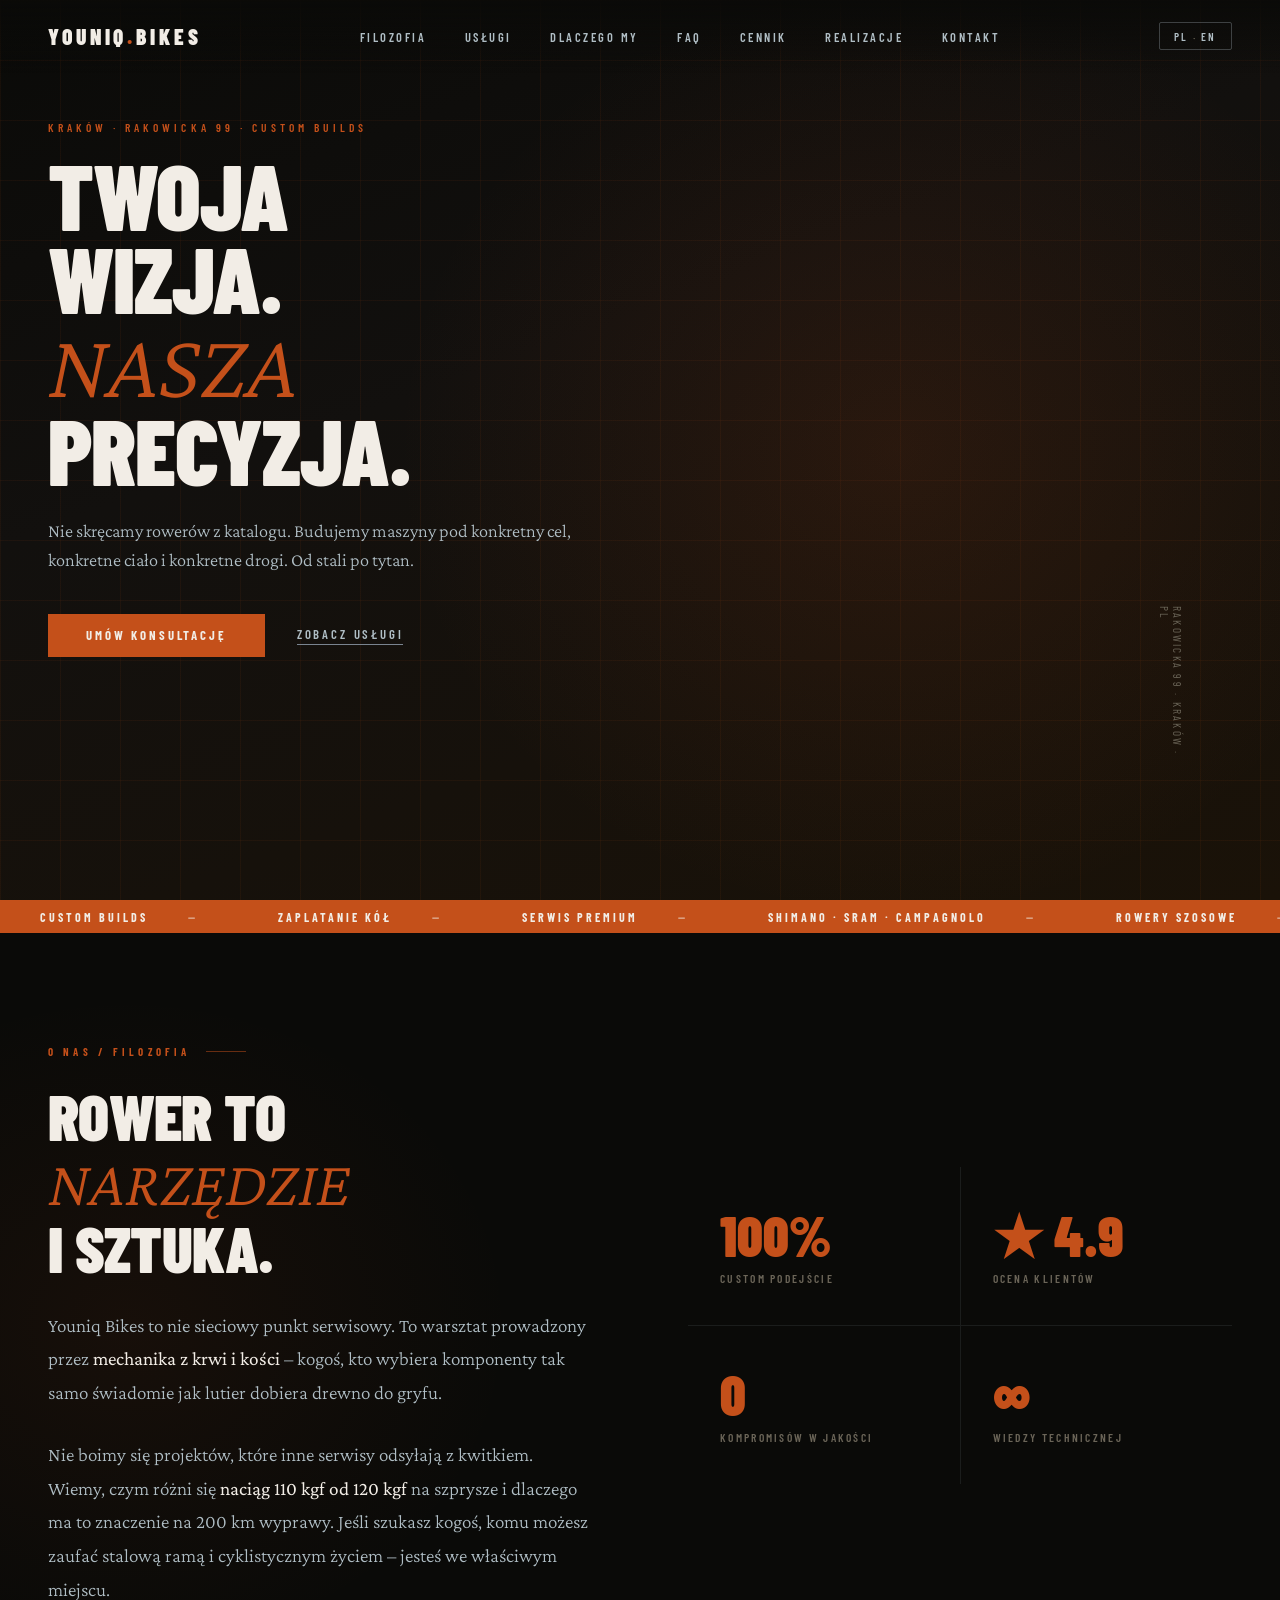
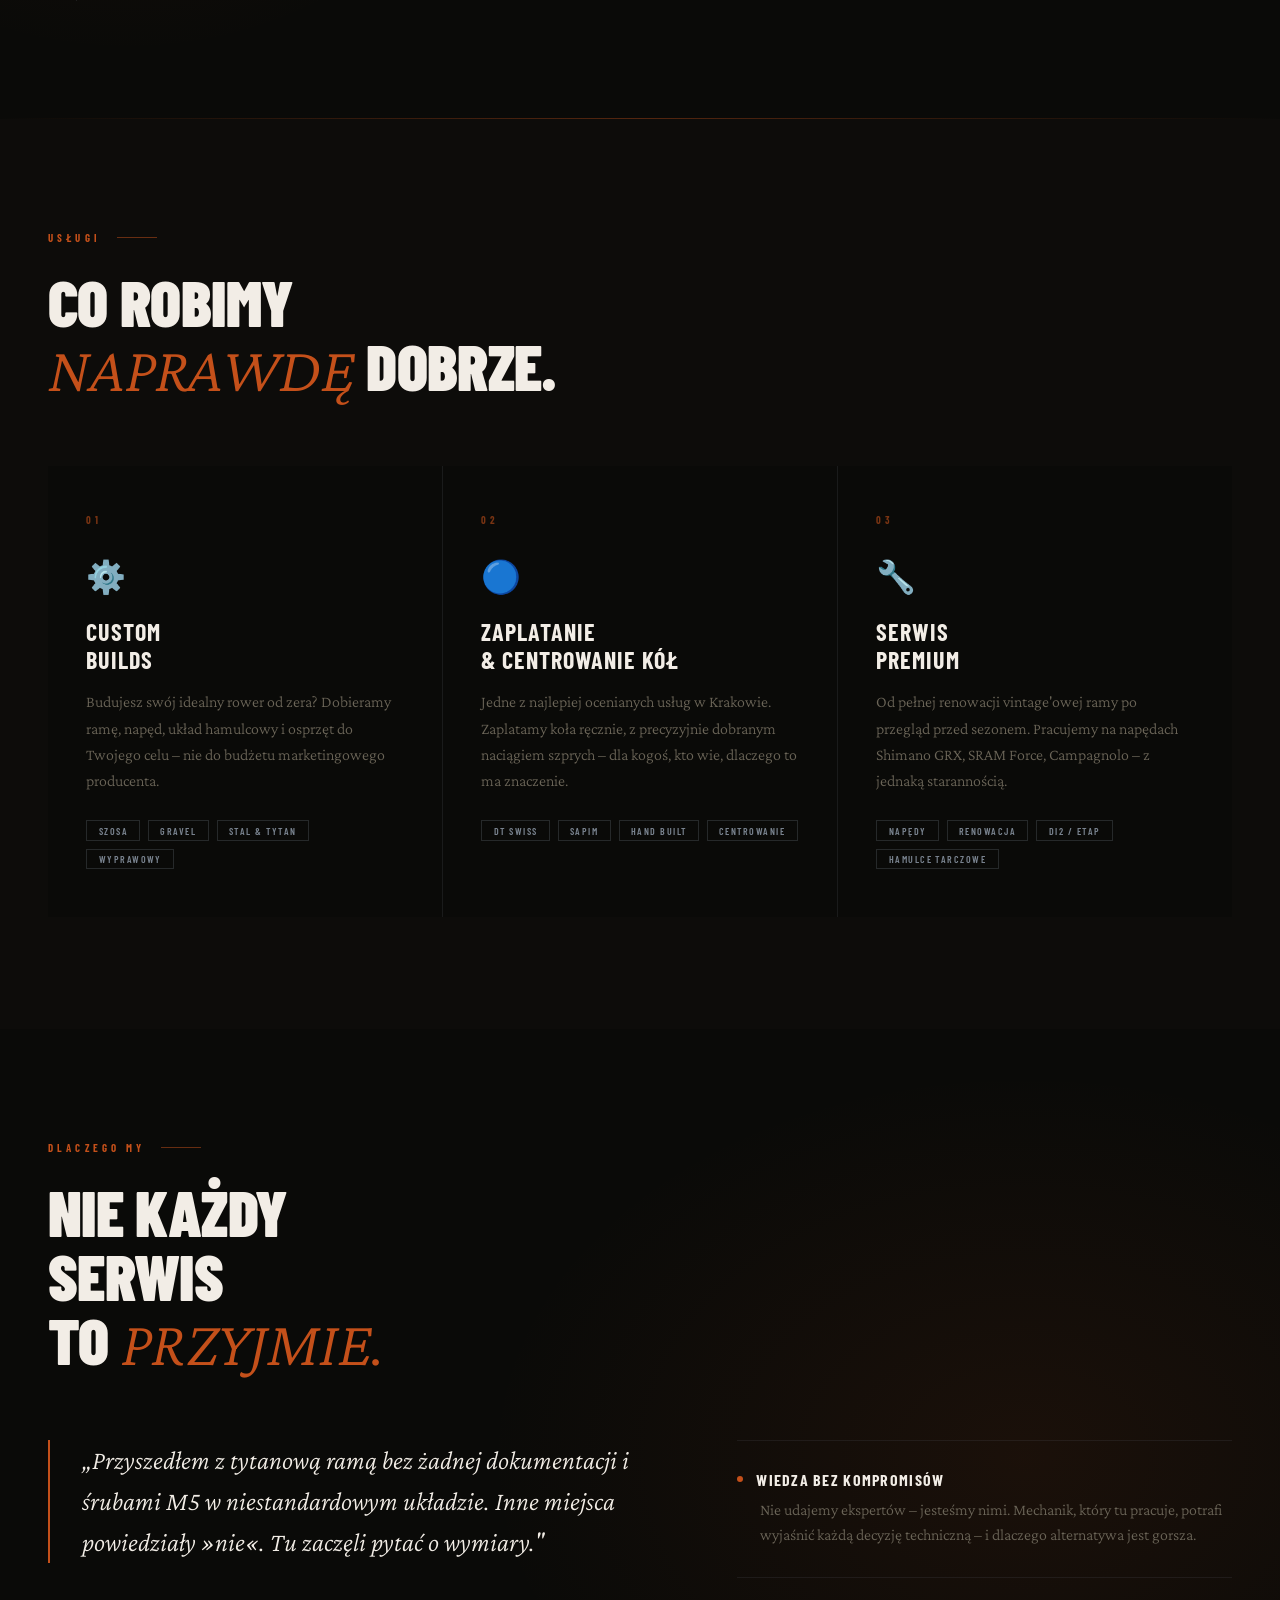
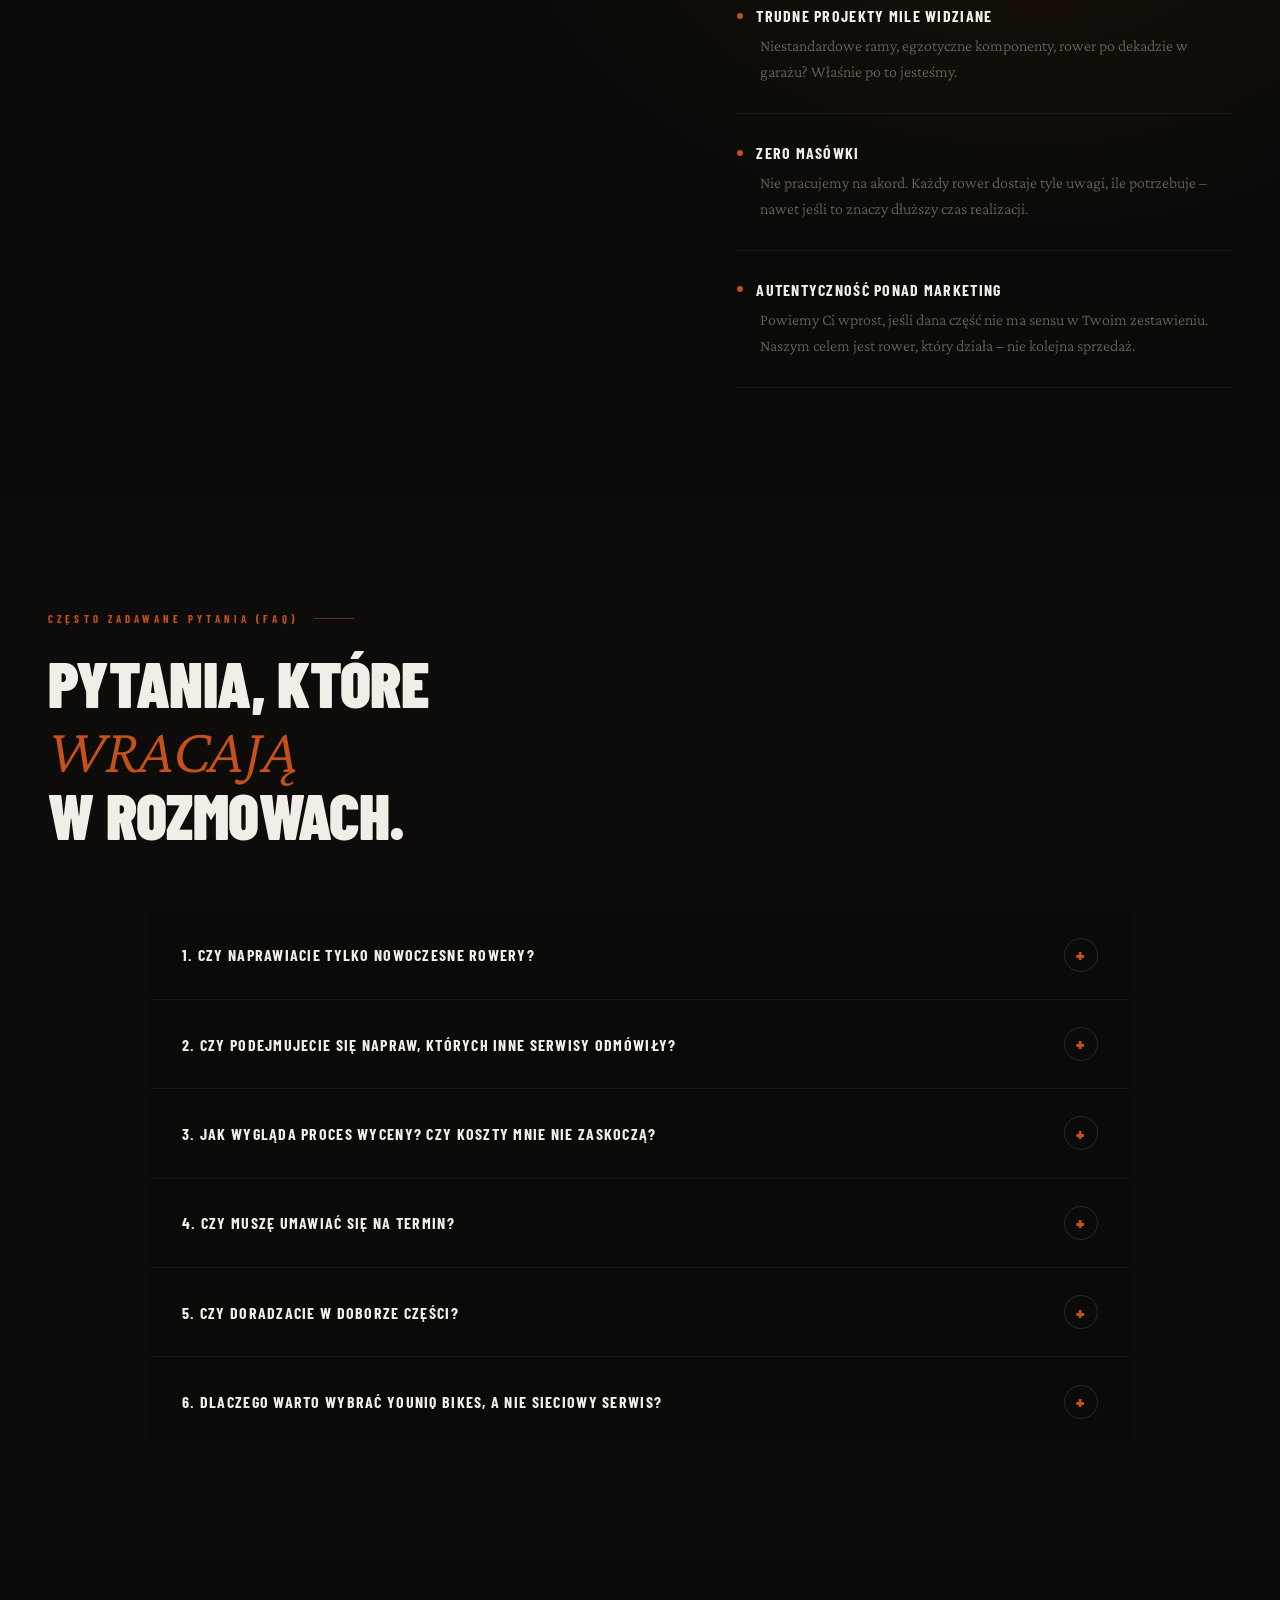
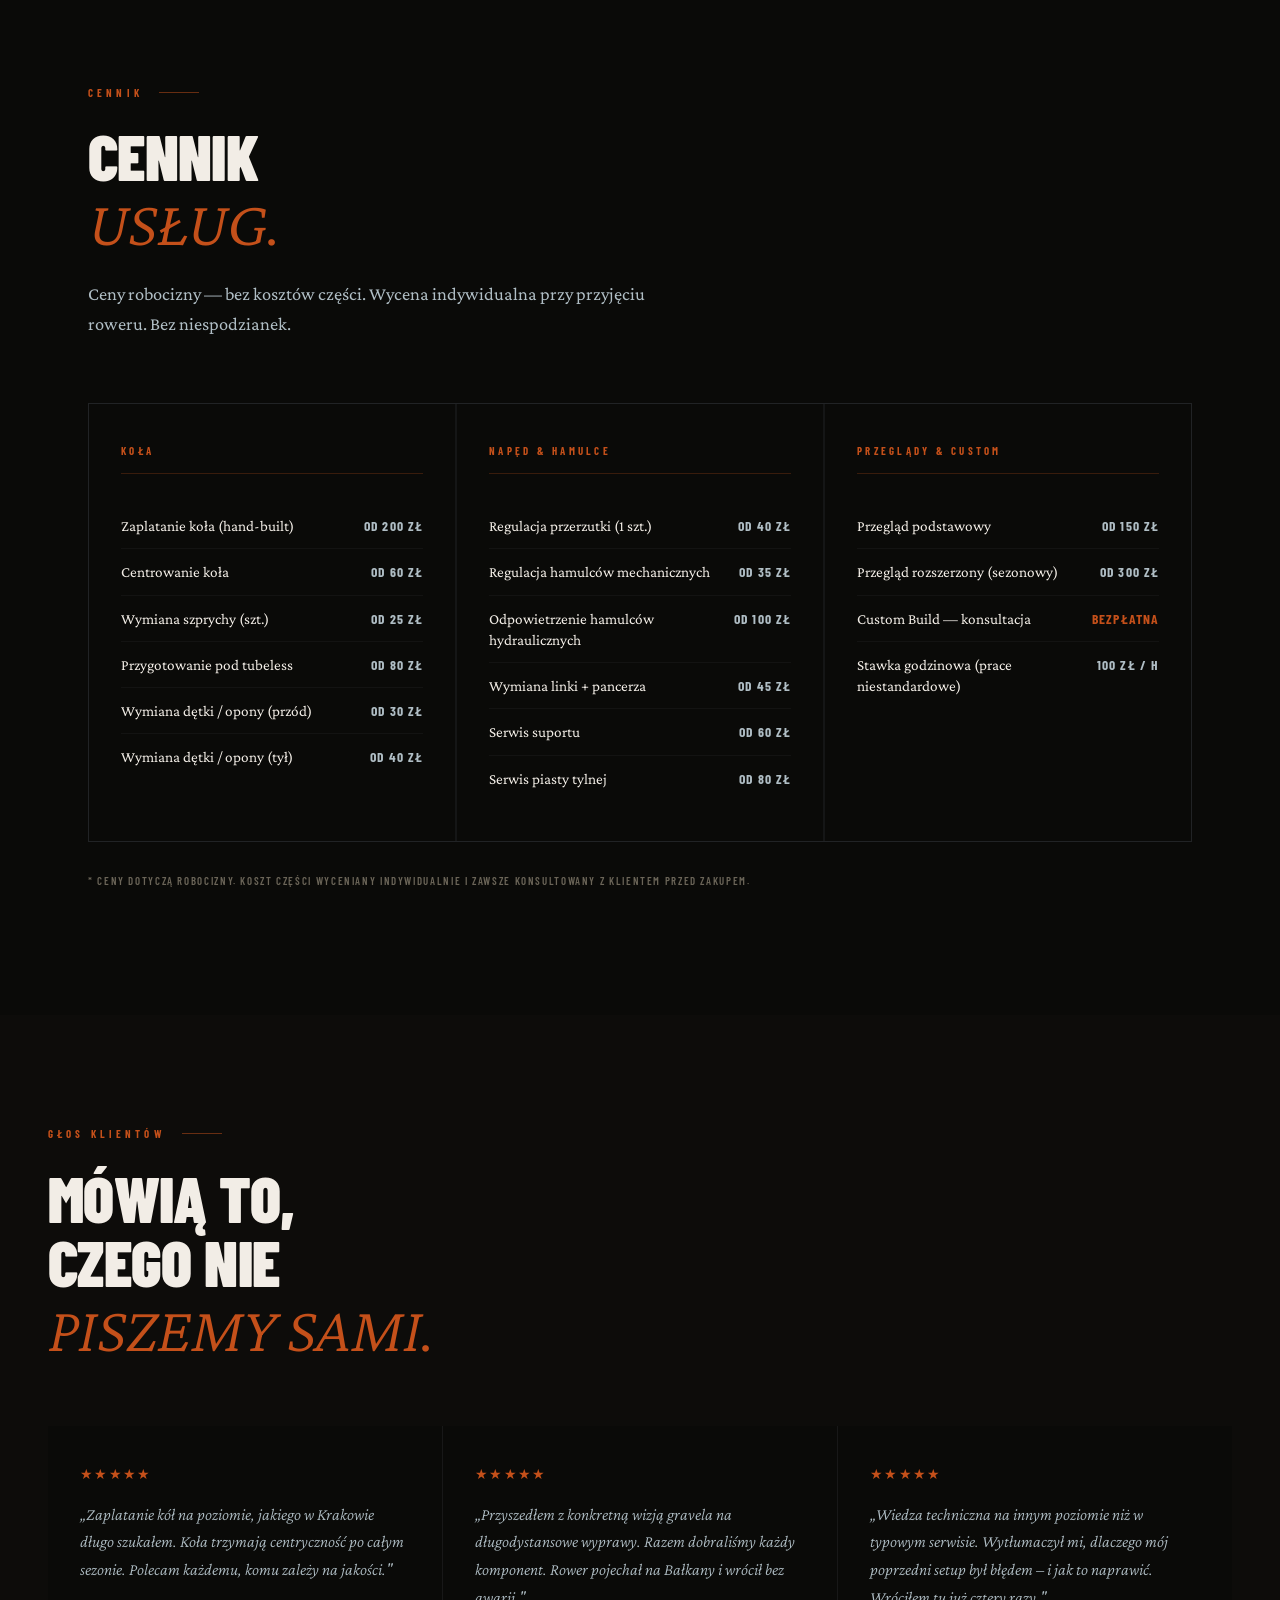
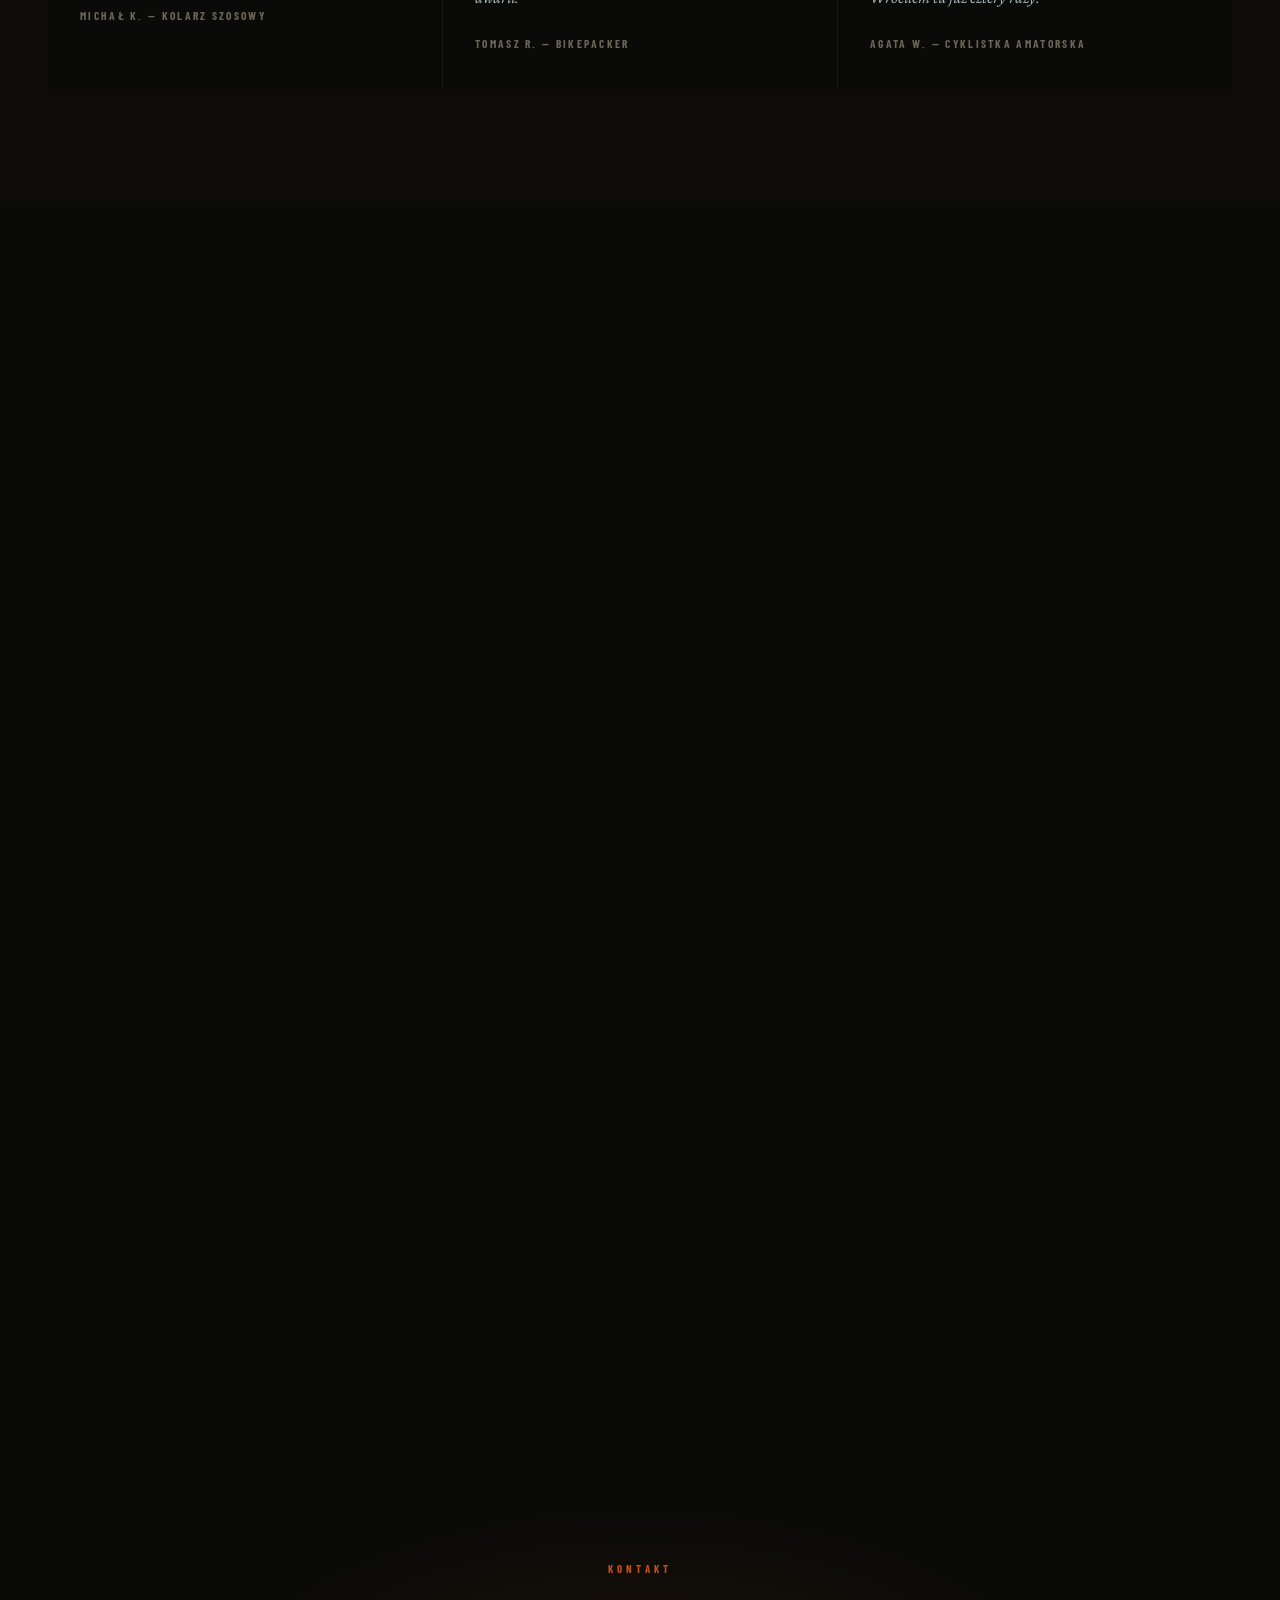
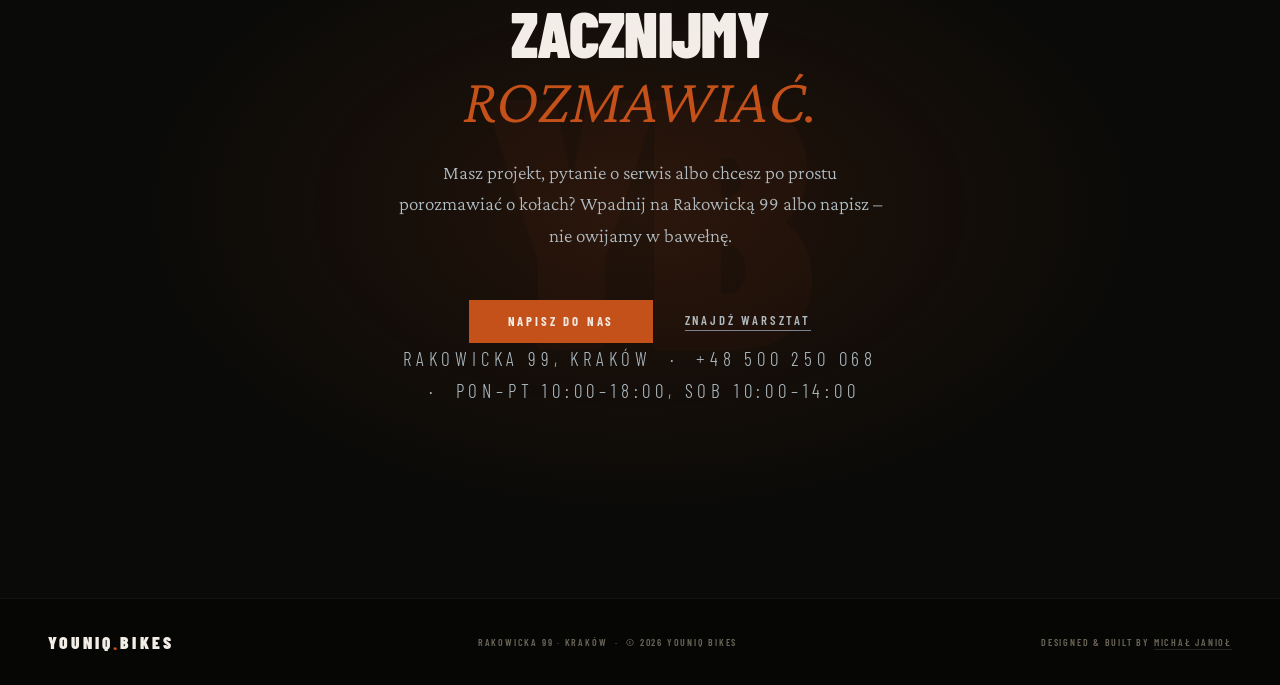
==== commit 3d143dc4: "footer design by me section" ====
--- a/index.html
+++ b/index.html
@@ -505,8 +505,8 @@
 <!-- FOOTER -->
 <footer>
   <div class="footer-logo">Youniq<span>.</span>Bikes</div>
-  <p>Rakowicka 99 · Kraków · Customowe Rowery Premium</p>
-  <p>© 2026 Youniq Bikes. Wszelkie prawa zastrzeżone.</p>
+  <p class="footer-center">Rakowicka 99 · Kraków &nbsp;·&nbsp; © 2026 Youniq Bikes</p>
+  <p class="footer-credit">Designed &amp; Built by <a href="https://linktr.ee/michaljaniol" target="_blank" rel="noopener">Michał Janioł</a></p>
 </footer>
 
 <!-- SCROLL TO TOP -->
--- a/style.css
+++ b/style.css
@@ -859,12 +859,12 @@
   footer {
     background: #060605;
     border-top: 1px solid rgba(122,132,144,.1);
-    padding: 3rem;
+    padding: 2rem 3rem;
     display: flex;
     justify-content: space-between;
     align-items: center;
     flex-wrap: wrap;
-    gap: 1.5rem;
+    gap: 1rem;
   }
   .footer-logo {
     font-family: 'Barlow Condensed', sans-serif;
@@ -877,11 +877,22 @@
   .footer-logo span { color: var(--rust); }
   footer p {
     font-family: 'Barlow Condensed', sans-serif;
-    font-size: .68rem;
+    font-size: .62rem;
     font-weight: 600;
-    letter-spacing: .2em;
+    letter-spacing: .18em;
     text-transform: uppercase;
     color: var(--text-dim);
+  }
+  .footer-credit a {
+    color: var(--text-dim);
+    text-decoration: none;
+    border-bottom: 1px solid rgba(107,101,88,.3);
+    padding-bottom: 1px;
+    transition: color .2s, border-color .2s;
+  }
+  .footer-credit a:hover {
+    color: var(--steel-light);
+    border-color: var(--steel-light);
   }
 
   /* ── SCROLL REVEAL ── */
@@ -1014,7 +1025,9 @@
     .faq-answer { padding: 0 1.3rem; }
     #faq details[open] .faq-answer { padding: 0 1.3rem 1.3rem 1.3rem; }
     .faq-toggle { width: 30px; height: 30px; }
-    footer { flex-direction: column; text-align: center; }
+    footer { flex-direction: column; text-align: center; padding: 2rem 1.5rem; }
+    .footer-center { order: -1; }
+    .footer-credit { order: 1; }
 
     /* Cennik na mobile */
     #cennik { padding: 5rem 1.5rem; }
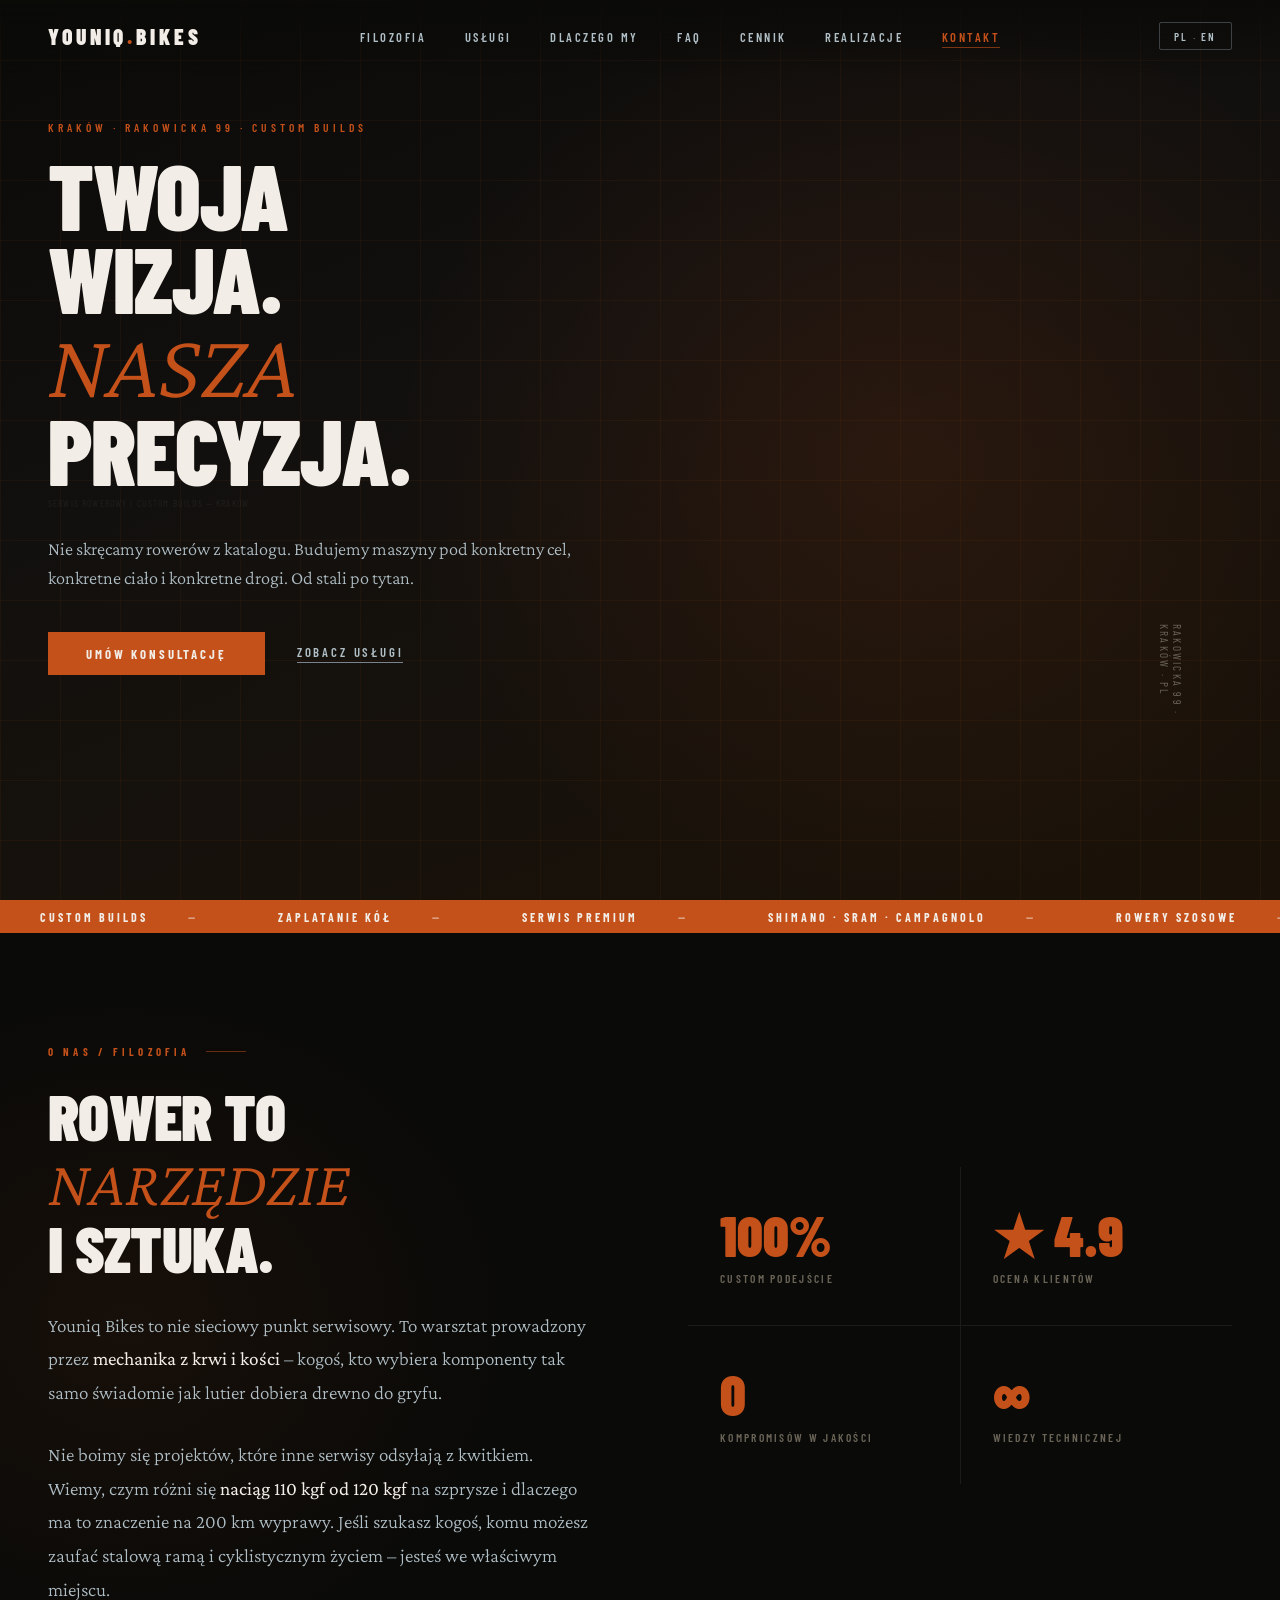
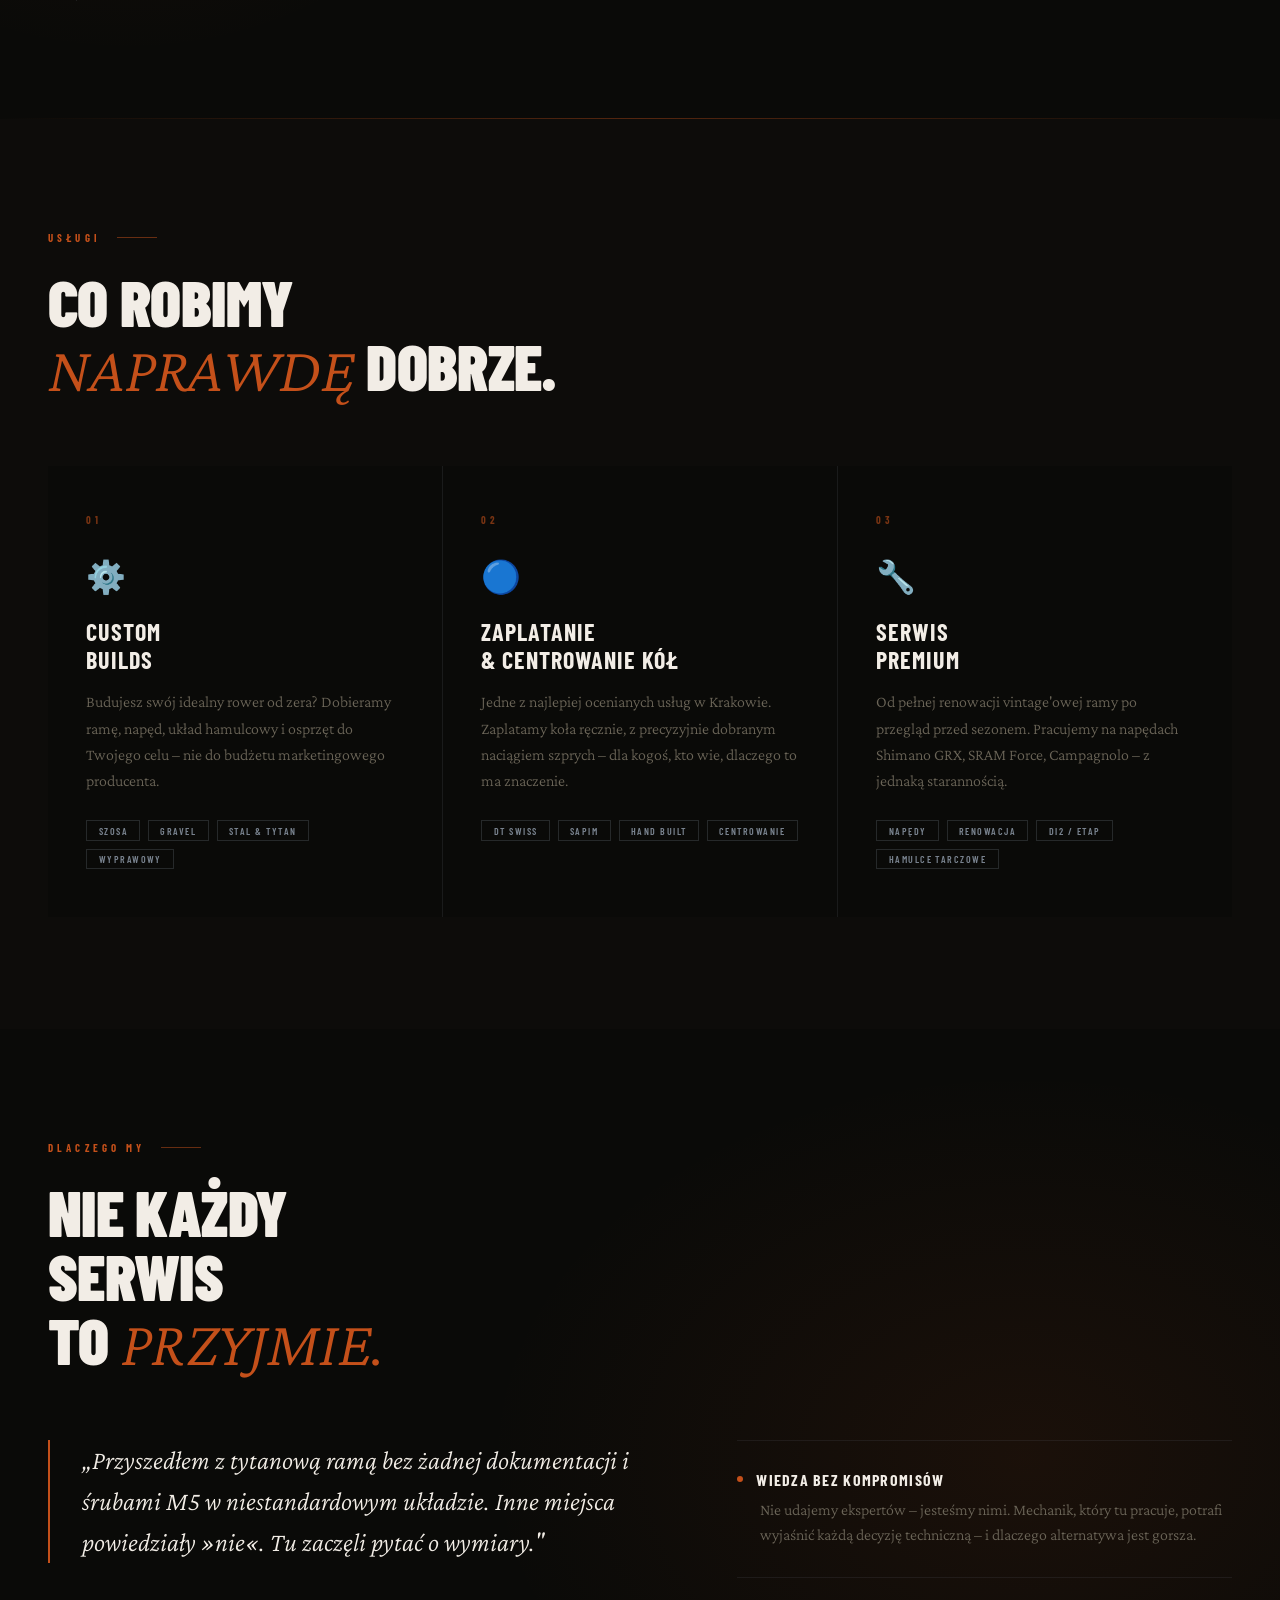
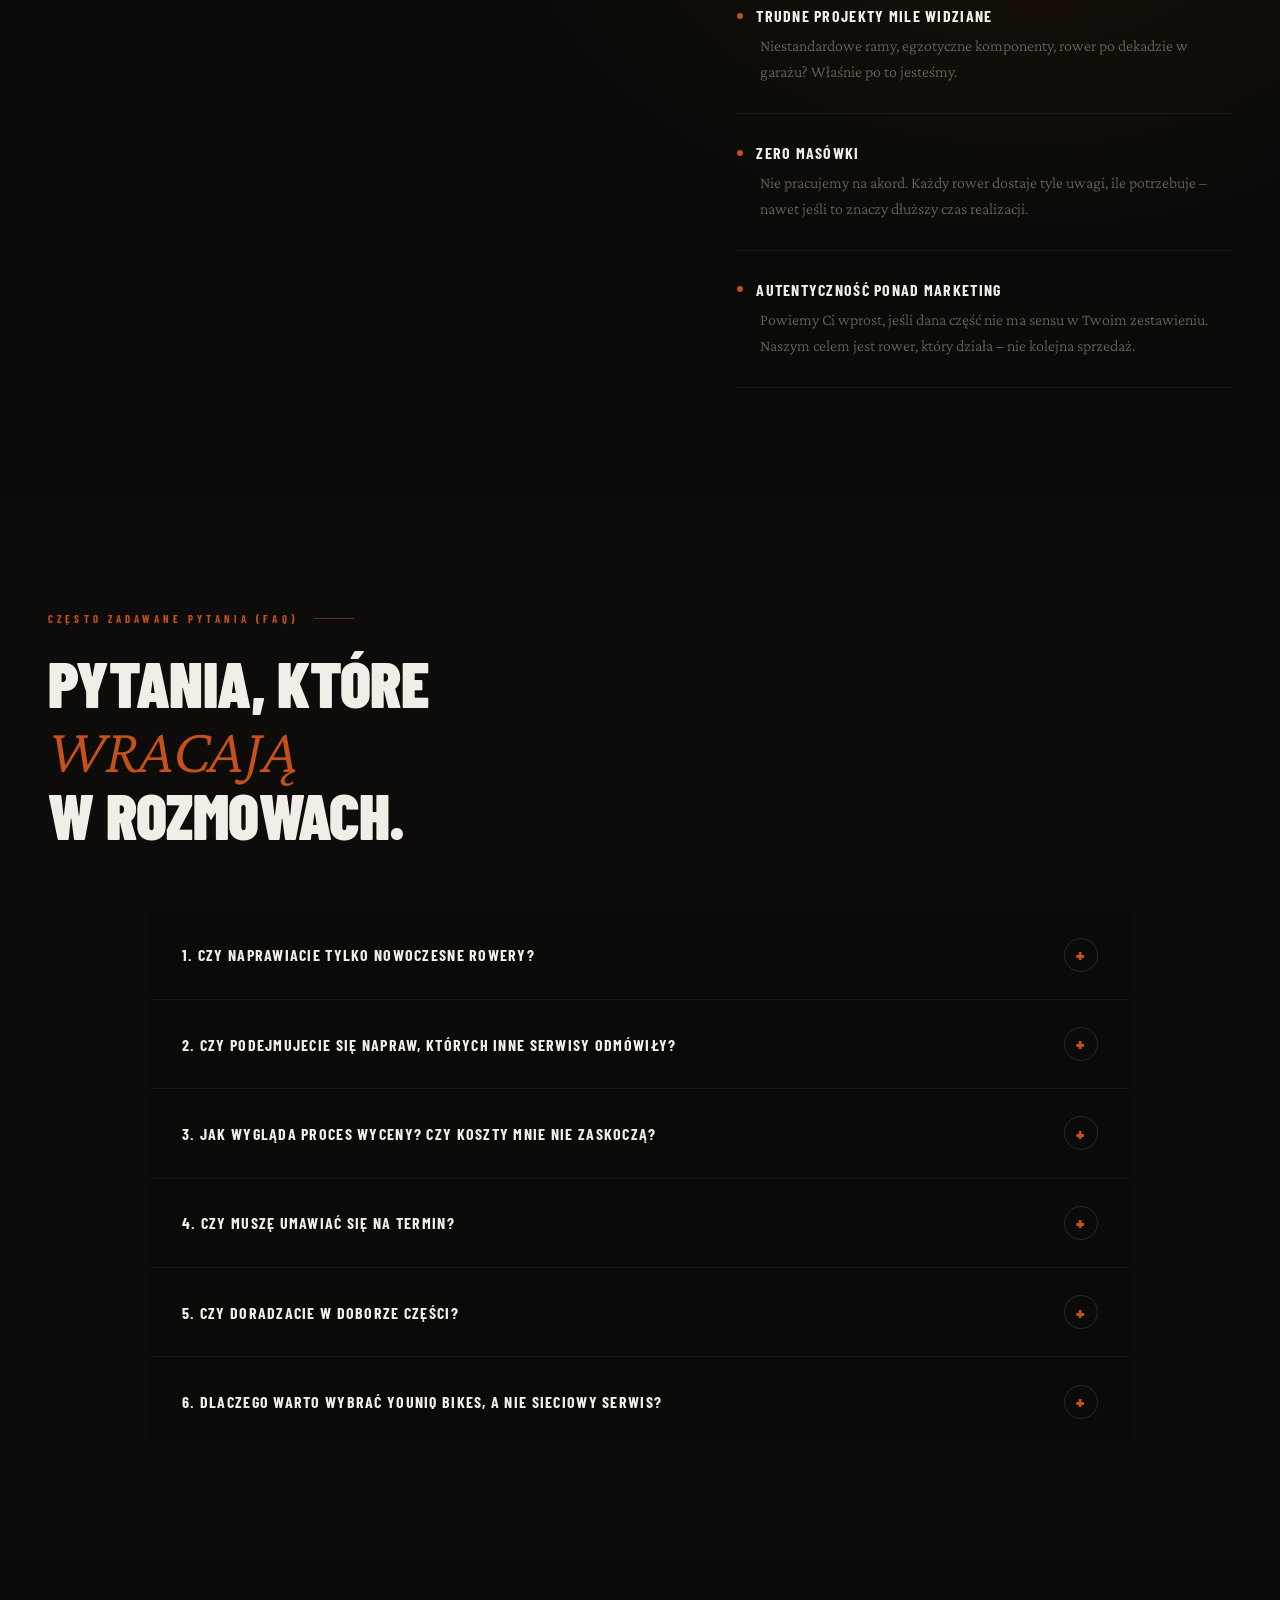
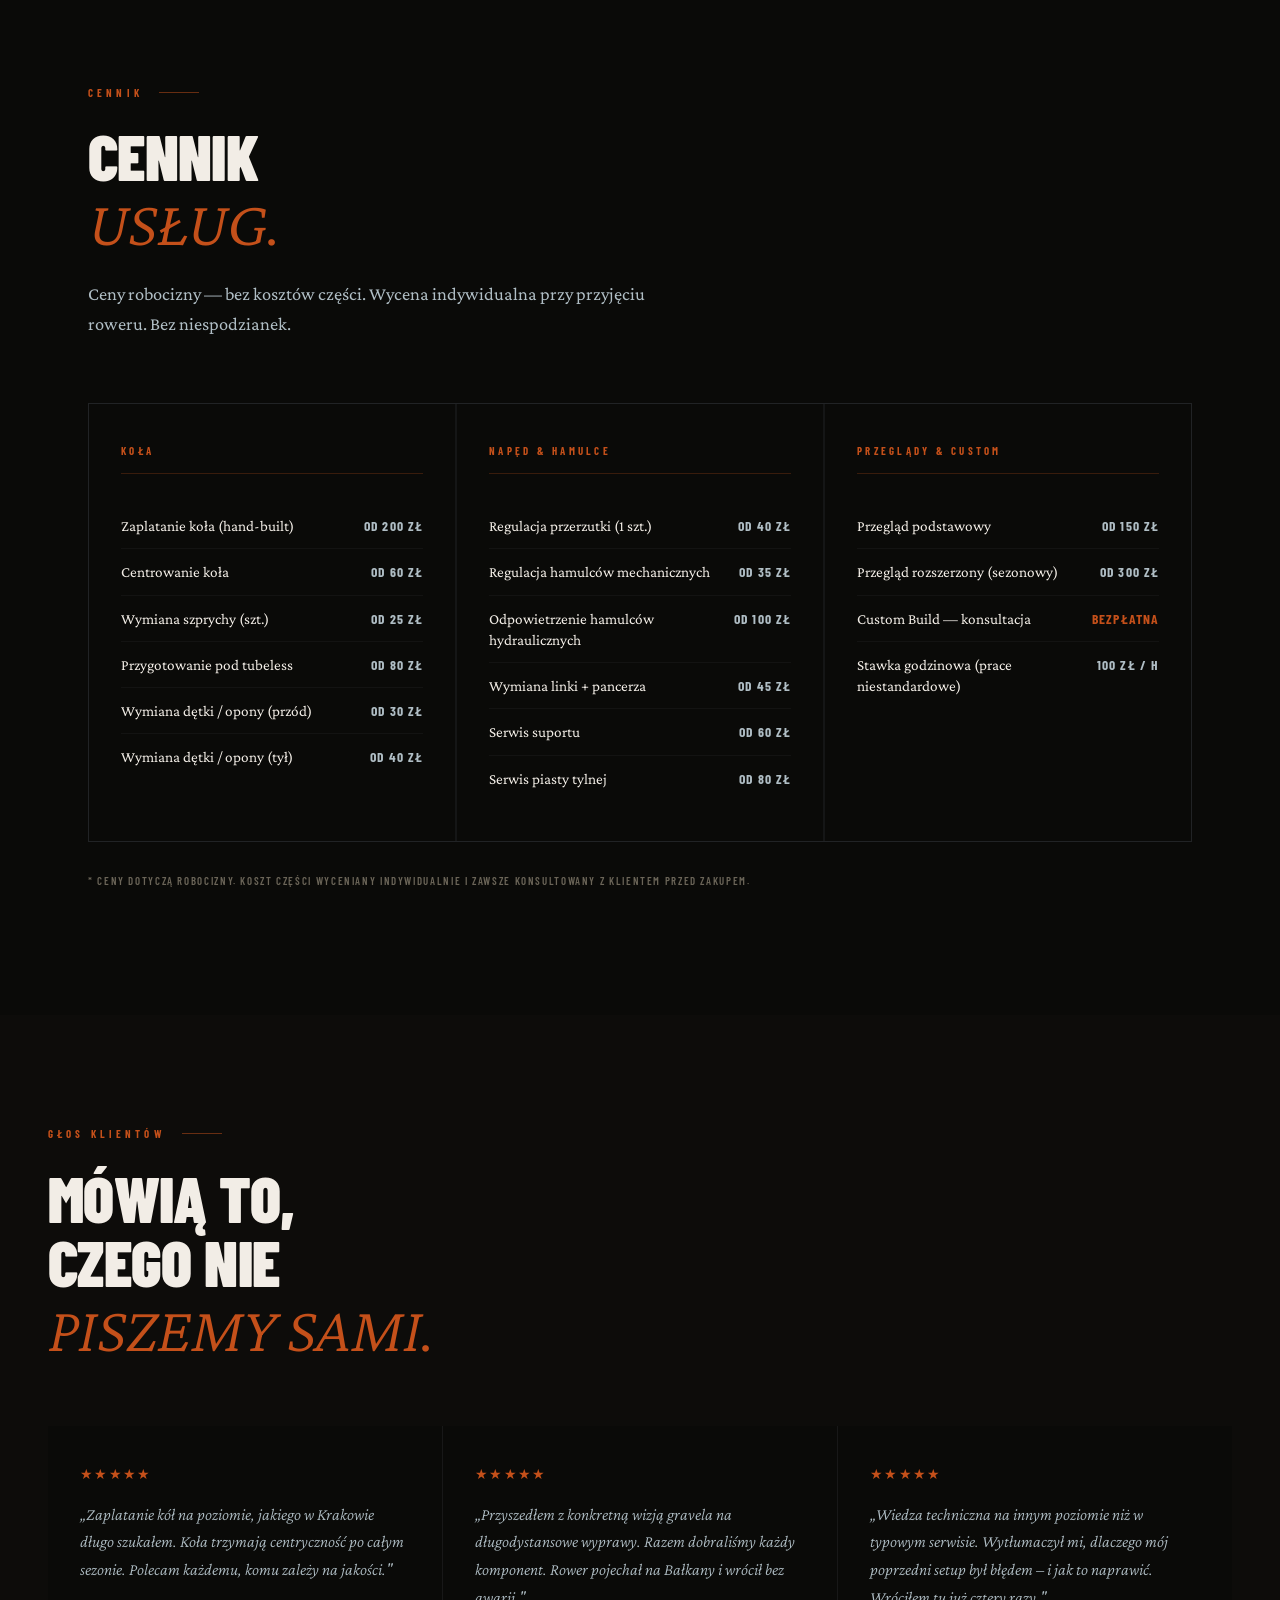
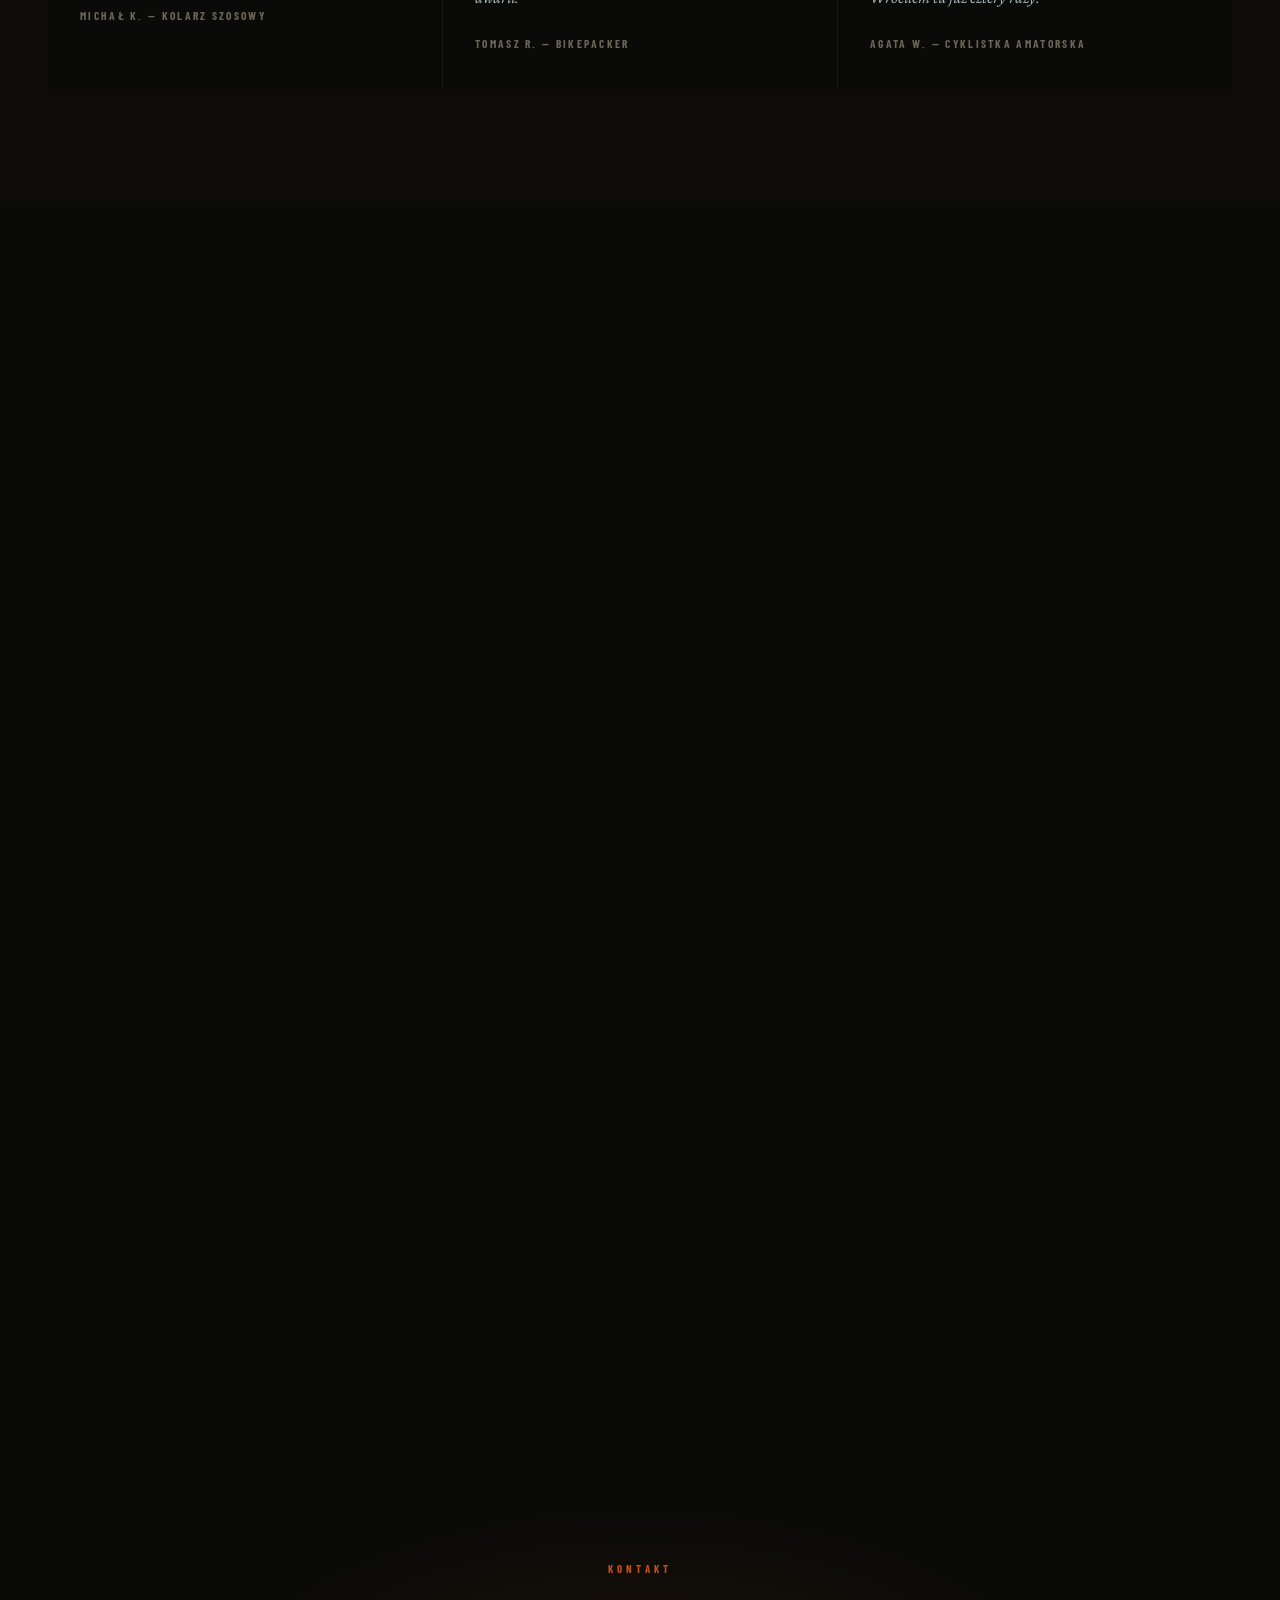
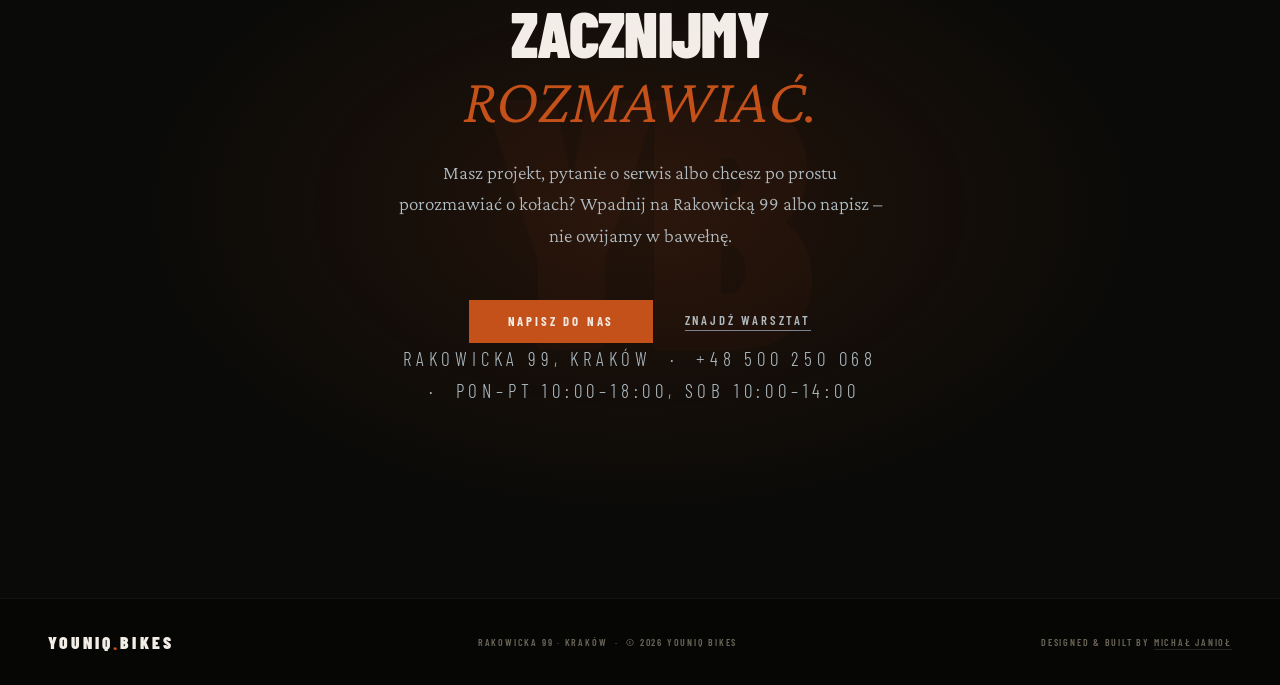
==== commit 314619e4: "SEO content + observer" ====
--- a/index.html
+++ b/index.html
@@ -3,7 +3,7 @@
 <head>
 <meta charset="UTF-8">
 <meta name="viewport" content="width=device-width, initial-scale=1.0">
-<title>Youniq Bikes – Customowe Rowery Kraków</title>
+<title>Youniq Bikes – Serwis Rowerowy i Custom Builds Kraków</title>
 <meta name="description" content="Youniq Bikes – customowe rowery i serwis premium w Krakowie. Custom builds, zaplatanie i centrowanie kół, serwis Shimano / SRAM / Campagnolo. Rakowicka 99.">
 <meta name="robots" content="index,follow,max-image-preview:large,max-snippet:-1,max-video-preview:-1">
 <link rel="canonical" href="https://youniqbikes.pl/">
@@ -25,6 +25,8 @@
 <meta property="og:description" content="Customowe rowery i serwis premium w Krakowie. Custom builds, koła ręcznie składane, serwis Shimano / SRAM / Campagnolo. Rakowicka 99.">
 <meta property="og:url" content="https://youniqbikes.pl/">
 <meta property="og:image" content="https://youniqbikes.netlify.app/og.jpg">
+<meta property="og:image:width" content="1200">
+<meta property="og:image:height" content="630">
 
 <!-- Twitter -->
 <meta name="twitter:card" content="summary_large_image">
@@ -41,6 +43,24 @@
   "description": "Customowe rowery i serwis premium w Krakowie: custom builds, zaplatanie i centrowanie kół, serwis Shimano / SRAM / Campagnolo.",
   "url": "https://youniqbikes.pl/",
   "telephone": "+48500250068",
+  "priceRange": "$$",
+  "currenciesAccepted": "PLN",
+  "paymentAccepted": "Cash, Credit Card",
+  "image": "https://youniqbikes.netlify.app/og.jpg",
+  "logo": {
+    "@type": "ImageObject",
+    "url": "https://youniqbikes.pl/android-chrome-512x512.png",
+    "width": 512,
+    "height": 512
+  },
+  "hasMap": "https://maps.app.goo.gl/XpUsyRzsvwveWy1d6",
+  "aggregateRating": {
+    "@type": "AggregateRating",
+    "ratingValue": "4.9",
+    "reviewCount": "47",
+    "bestRating": "5",
+    "worstRating": "1"
+  },
   "address": {
     "@type": "PostalAddress",
     "streetAddress": "Rakowicka 99",
@@ -48,6 +68,9 @@
     "postalCode": "31-510",
     "addressCountry": "PL"
   },
+  "sameAs": [
+    "https://www.google.com/maps/place/Youniq+Bikes"
+  ],
   "areaServed": {
     "@type": "City",
     "name": "Kraków"
@@ -59,6 +82,7 @@
 }
 </script>
 <link rel="preconnect" href="https://fonts.googleapis.com">
+<link rel="preconnect" href="https://fonts.gstatic.com" crossorigin>
 <link href="https://fonts.googleapis.com/css2?family=Barlow+Condensed:wght@300;400;600;700;900&family=Crimson+Pro:ital,wght@0,300;0,400;1,300;1,400&display=swap" rel="stylesheet">
 <link rel="stylesheet" href="style.css">
 
@@ -76,11 +100,62 @@
   .hero-cta-mobile  { display: inline-flex; }
 }
 </style>
+
+<!-- FAQPage structured data -->
+<script type="application/ld+json">
+{
+  "@context": "https://schema.org",
+  "@type": "FAQPage",
+  "mainEntity": [
+    {
+      "@type": "Question",
+      "name": "Czy naprawiacie tylko nowoczesne rowery?",
+      "acceptedAnswer": {
+        "@type": "Answer",
+        "text": "Nie. Chętnie podejmujemy się reanimacji 30-letnich rowerów MTB, szosówek vintage czy rowerów miejskich, z których inni już spisali na straty."
+      }
+    },
+    {
+      "@type": "Question",
+      "name": "Czy podejmujecie się napraw, których inne serwisy odmówiły?",
+      "acceptedAnswer": {
+        "@type": "Answer",
+        "text": "Tak. Specjalizujemy się w trudnych przypadkach – od nietypowych usterek w systemach SRAM i FOX, po niestandardowe ramy i rowery cargo. Jeśli usłyszałeś gdzieś że nie da się tego naprawić, przynieś rower do nas na Rakowicką 99 w Krakowie."
+      }
+    },
+    {
+      "@type": "Question",
+      "name": "Jak wygląda proces wyceny?",
+      "acceptedAnswer": {
+        "@type": "Answer",
+        "text": "Działamy przejrzyście. Przy przyjęciu roweru dokonujemy wstępnej diagnozy i określamy przewidywane koszty. Jeśli potrzebne są dodatkowe części, konsultujemy to z Tobą przed ich zakupem."
+      }
+    },
+    {
+      "@type": "Question",
+      "name": "Czy muszę umawiać się na termin?",
+      "acceptedAnswer": {
+        "@type": "Answer",
+        "text": "Dla większych projektów zalecamy kontakt telefoniczny. Drobne sprawy jak wymiana dętki staramy się załatwiać od ręki lub w ciągu 24 godzin."
+      }
+    },
+    {
+      "@type": "Question",
+      "name": "Ile kosztuje serwis roweru w Youniq Bikes?",
+      "acceptedAnswer": {
+        "@type": "Answer",
+        "text": "Centrowanie koła od 60 zł, zaplatanie koła hand-built od 200 zł, przegląd podstawowy od 150 zł, przegląd sezonowy od 300 zł. Konsultacja custom build jest bezpłatna."
+      }
+    }
+  ]
+}
+</script>
 </head>
 <body>
+<a href="#main-content" class="skip-to-content">Przejdź do treści</a>
 
 <!-- NAV -->
-<nav>
+<nav aria-label="Nawigacja główna">
   <a href="#" class="nav-logo">Youniq<span>.</span>Bikes</a>
   <ul>
     <li><a href="#filozofia" data-i18n="nav_filozofia">Filozofia</a></li>
@@ -120,6 +195,7 @@
 
   <p class="hero-eyebrow editable" data-cms="hero_eyebrow">Kraków · Rakowicka 99 · Custom Builds</p>
   <h1 class="editable" data-cms="hero_heading">Twoja<br>wizja.<br><em>Nasza</em><br>precyzja.</h1>
+  <p class="hero-seo-label">Serwis rowerowy i custom builds — Kraków</p>
   <p class="hero-sub editable" data-cms="hero_subheading">Nie skręcamy rowerów z katalogu. Budujemy maszyny pod konkretny cel, konkretne ciało i konkretne drogi. Od stali po tytan.</p>
   <div class="hero-cta-row">
     <a href="#kontakt" class="btn-primary hero-cta-desktop editable" data-cms="hero_cta_label">Umów konsultację</a>
@@ -129,6 +205,7 @@
   <div class="hero-address">Rakowicka 99 · Kraków · PL</div>
 </section>
 
+<main id="main-content">
 <!-- TICKER -->
 <div class="ticker-wrap">
   <div class="ticker">
@@ -344,7 +421,7 @@
 
 <!-- CENNIK -->
 <section id="cennik">
-  <div class="section-label reveal" data-i18n-label="cennik_label">Cennik</div>
+  <div class="section-label reveal" data-i18n="cennik_label">Cennik</div>
   <h2 class="reveal editable" data-cms="cennik_heading">Cennik<br><em>usług.</em></h2>
   <p class="cennik-desc reveal editable" data-cms="cennik_desc">Ceny robocizny — bez kosztów części. Wycena indywidualna przy przyjęciu roweru. Bez niespodzianek.</p>
 
@@ -421,7 +498,7 @@
 
     <div class="gallery-item gallery-item--tall reveal">
       <div class="gallery-img-wrap">
-        <img class="editable" data-cms="gallery1_img" src="" alt="Custom build szosa stalowa">
+        <img loading="eager" fetchpriority="high" class="editable" data-cms="gallery1_img" src="" alt="Custom build szosa stalowa">
         <div class="gallery-overlay">
           <div class="gallery-tag editable" data-cms="gallery1_tag">Custom Build</div>
           <div class="gallery-caption editable" data-cms="gallery1_caption">Szosa stalowa — Reynolds 853<br><span>Shimano Ultegra Di2 · ręcznie zaplatane koła</span></div>
@@ -431,7 +508,7 @@
 
     <div class="gallery-item reveal">
       <div class="gallery-img-wrap">
-        <img class="editable" data-cms="gallery2_img" src="" alt="Zaplatanie kół DT Swiss">
+        <img loading="lazy" class="editable" data-cms="gallery2_img" src="" alt="Zaplatanie kół DT Swiss">
         <div class="gallery-overlay">
           <div class="gallery-tag editable" data-cms="gallery2_tag">Koła Hand-Built</div>
           <div class="gallery-caption editable" data-cms="gallery2_caption">Zaplatanie kół<br><span>DT Swiss · Sapim CX-Ray</span></div>
@@ -441,7 +518,7 @@
 
     <div class="gallery-item reveal">
       <div class="gallery-img-wrap">
-        <img class="editable" data-cms="gallery3_img" src="" alt="Serwis napędu SRAM">
+        <img loading="lazy" class="editable" data-cms="gallery3_img" src="" alt="Serwis napędu SRAM">
         <div class="gallery-overlay">
           <div class="gallery-tag editable" data-cms="gallery3_tag">Serwis Premium</div>
           <div class="gallery-caption editable" data-cms="gallery3_caption">Serwis napędu<br><span>SRAM Force eTap AXS</span></div>
@@ -451,7 +528,7 @@
 
     <div class="gallery-item gallery-item--wide reveal">
       <div class="gallery-img-wrap">
-        <img class="editable" data-cms="gallery4_img" src="" alt="Gravel custom build tytanowa rama">
+        <img loading="lazy" class="editable" data-cms="gallery4_img" src="" alt="Gravel custom build tytanowa rama">
         <div class="gallery-overlay">
           <div class="gallery-tag editable" data-cms="gallery4_tag">Custom Build</div>
           <div class="gallery-caption editable" data-cms="gallery4_caption">Gravel na wyprawy — rama tytanowa<br><span>Shimano GRX 820 · opony 45c · sakwy bikepacking</span></div>
@@ -461,7 +538,7 @@
 
     <div class="gallery-item reveal">
       <div class="gallery-img-wrap">
-        <img class="editable" data-cms="gallery5_img" src="" alt="Renowacja vintage roweru">
+        <img loading="lazy" class="editable" data-cms="gallery5_img" src="" alt="Renowacja vintage roweru">
         <div class="gallery-overlay">
           <div class="gallery-tag editable" data-cms="gallery5_tag">Renowacja</div>
           <div class="gallery-caption editable" data-cms="gallery5_caption">Renowacja klasyka z lat 80.<br><span>Campagnolo Record · nowe okablowanie</span></div>
@@ -471,7 +548,7 @@
 
     <div class="gallery-item gallery-item--tall reveal">
       <div class="gallery-img-wrap">
-        <img class="editable" data-cms="gallery6_img" src="" alt="Detal komponentów rowerowych">
+        <img loading="lazy" class="editable" data-cms="gallery6_img" src="" alt="Detal komponentów rowerowych">
         <div class="gallery-overlay">
           <div class="gallery-tag editable" data-cms="gallery6_tag">Detal</div>
           <div class="gallery-caption editable" data-cms="gallery6_caption">Precyzja w każdym detalu<br><span>Mostek · Kierownica · Taśmowanie</span></div>
@@ -509,13 +586,15 @@
   <p class="footer-credit">Designed &amp; Built by <a href="https://linktr.ee/michaljaniol" target="_blank" rel="noopener">Michał Janioł</a></p>
 </footer>
 
+</main>
+
 <!-- SCROLL TO TOP -->
 <button class="scroll-top" id="scrollTop" aria-label="Wróć na górę">
   <svg viewBox="0 0 24 24"><polyline points="18 15 12 9 6 15"/></svg>
 </button>
 
-<script src="cms-loader.js"></script>
-<script src="script.js"></script>
+<script src="cms-loader.js" defer></script>
+<script src="script.js" defer></script>
 
 <!-- Netlify Identity: przekierowanie po logowaniu do /admin/ -->
 <script>
--- a/style.css
+++ b/style.css
@@ -13,6 +13,25 @@
 
   html { scroll-behavior: smooth; }
 
+  /* ── SKIP TO CONTENT (dostępność + SEO) ── */
+  .skip-to-content {
+    position: absolute;
+    top: -100%;
+    left: 1rem;
+    z-index: 9999;
+    background: var(--rust);
+    color: var(--off-white);
+    padding: .6rem 1.2rem;
+    font-family: 'Barlow Condensed', sans-serif;
+    font-size: .85rem;
+    font-weight: 700;
+    letter-spacing: .1em;
+    text-transform: uppercase;
+    text-decoration: none;
+    transition: top .2s;
+  }
+  .skip-to-content:focus { top: 1rem; }
+
   body {
     font-family: 'Crimson Pro', Georgia, serif;
     background: var(--black);
@@ -51,6 +70,20 @@
     transition: color .2s;
   }
   nav ul a:hover { color: var(--rust); }
+  nav ul a.active {
+    color: var(--rust);
+    position: relative;
+  }
+  nav ul a.active::after {
+    content: '';
+    position: absolute;
+    bottom: -4px;
+    left: 0;
+    right: 0;
+    height: 1px;
+    background: var(--rust);
+    opacity: .6;
+  }
 
   /* ── HERO ── */
   #hero {
@@ -132,6 +165,17 @@
     animation: fadeUp .9s .75s forwards;
   }
 
+  .hero-seo-label {
+    font-family: 'Barlow Condensed', sans-serif;
+    font-size: .6rem;
+    font-weight: 400;
+    letter-spacing: .12em;
+    text-transform: uppercase;
+    color: rgba(242,237,230,.07);
+    margin-top: .4rem;
+    user-select: none;
+  }
+
   .hero-cta-row {
     margin-top: 2.4rem;
     display: flex;
@@ -210,6 +254,9 @@
     display: flex;
     white-space: nowrap;
     animation: ticker 22s linear infinite;
+  }
+  .ticker-wrap:hover .ticker {
+    animation-play-state: paused;
   }
   .ticker span {
     font-family: 'Barlow Condensed', sans-serif;
@@ -898,9 +945,14 @@
   /* ── SCROLL REVEAL ── */
   .reveal {
     opacity: 0;
-    transform: translateY(30px);
-    transition: opacity .7s ease, transform .7s ease;
-  }
+    transform: translateY(28px);
+    transition: opacity .65s ease, transform .65s ease;
+  }
+  .reveal.active {
+    opacity: 1;
+    transform: translateY(0);
+  }
+  /* zachowaj .visible dla wstecznej kompatybilności z cms-loader */
   .reveal.visible {
     opacity: 1;
     transform: translateY(0);
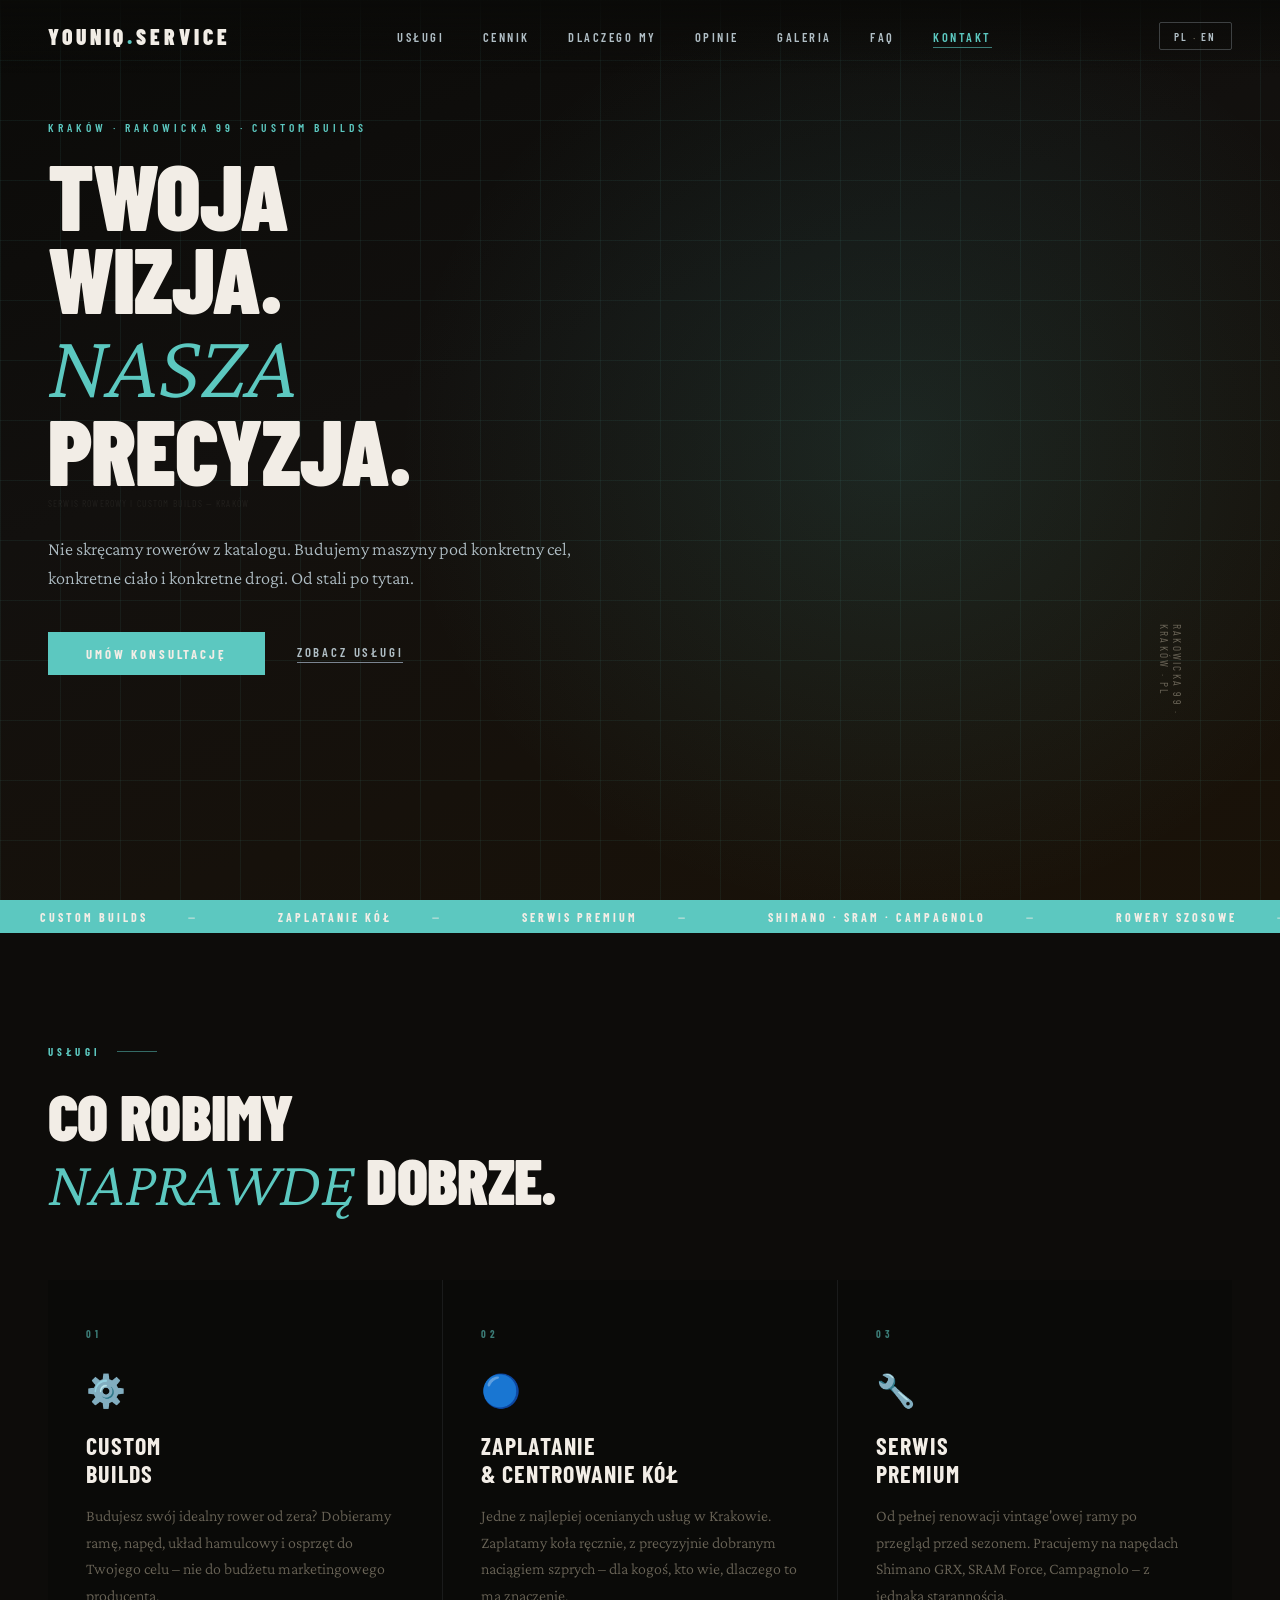
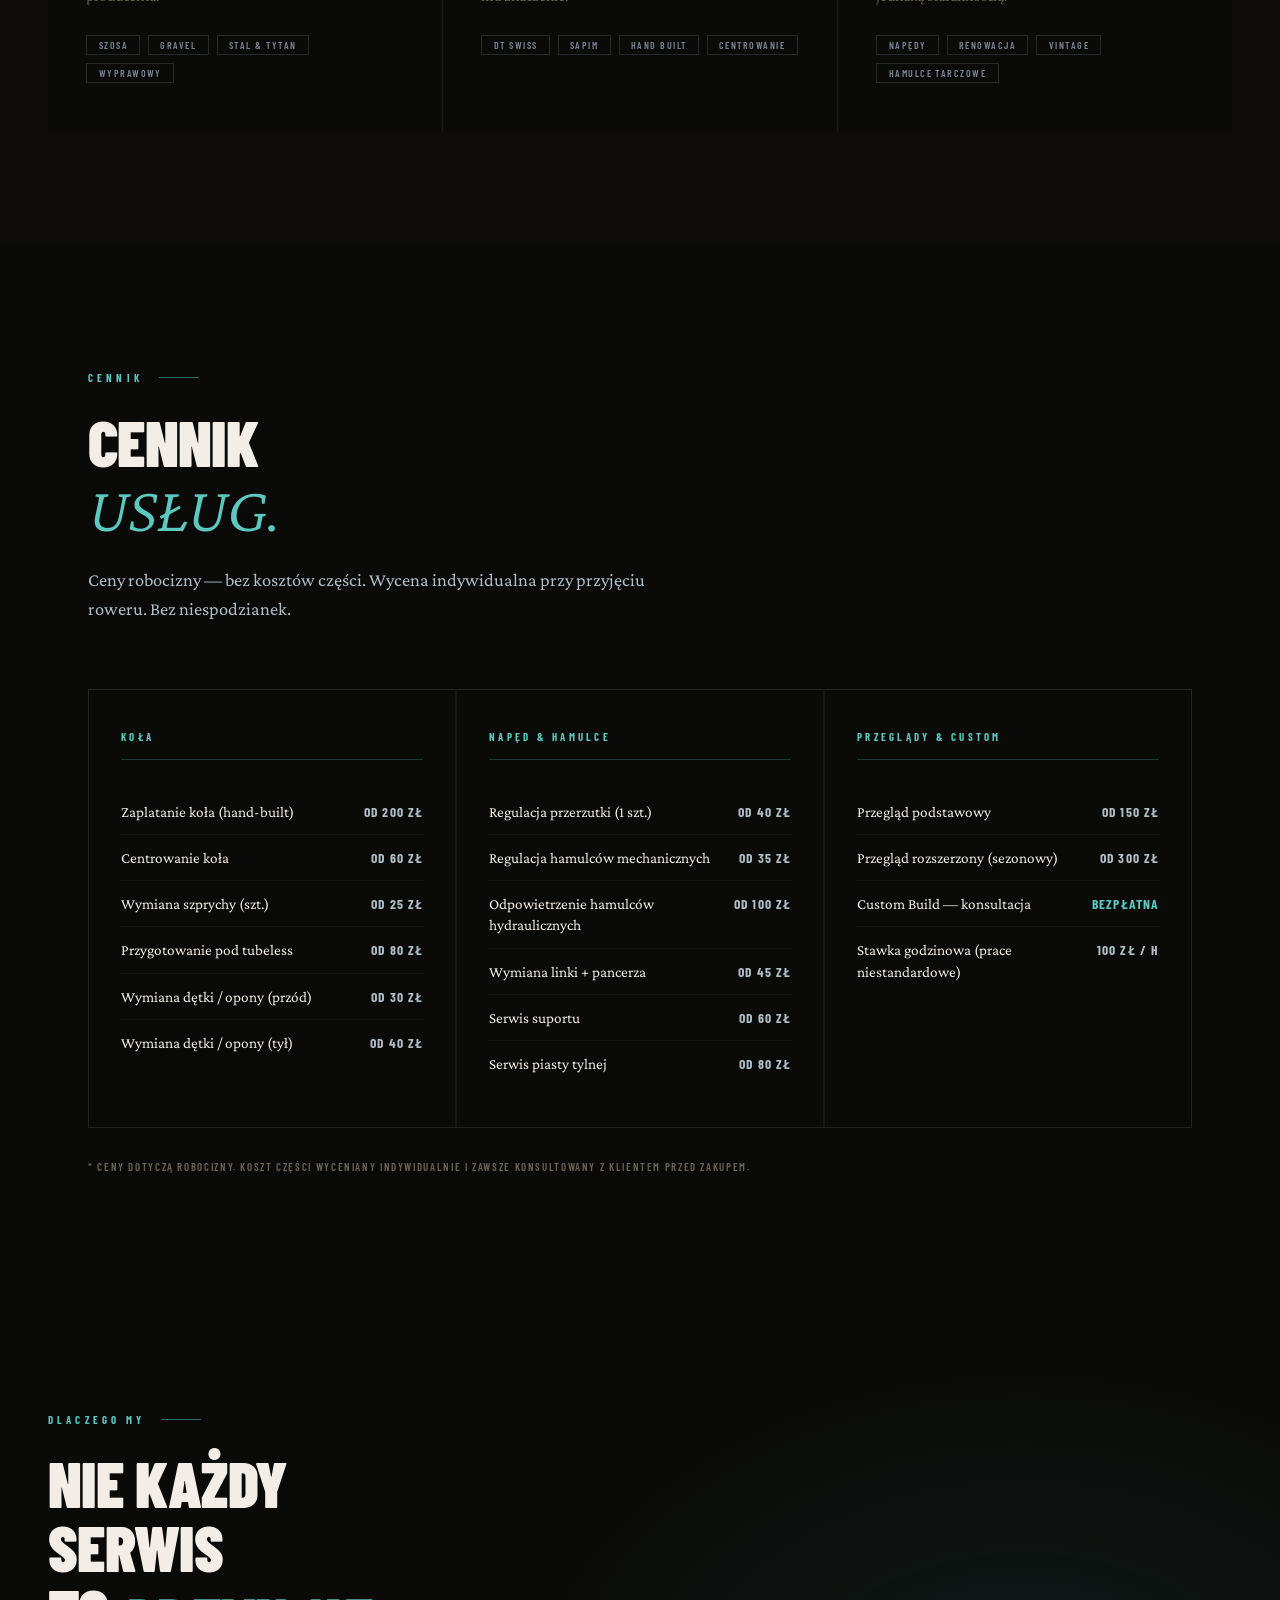
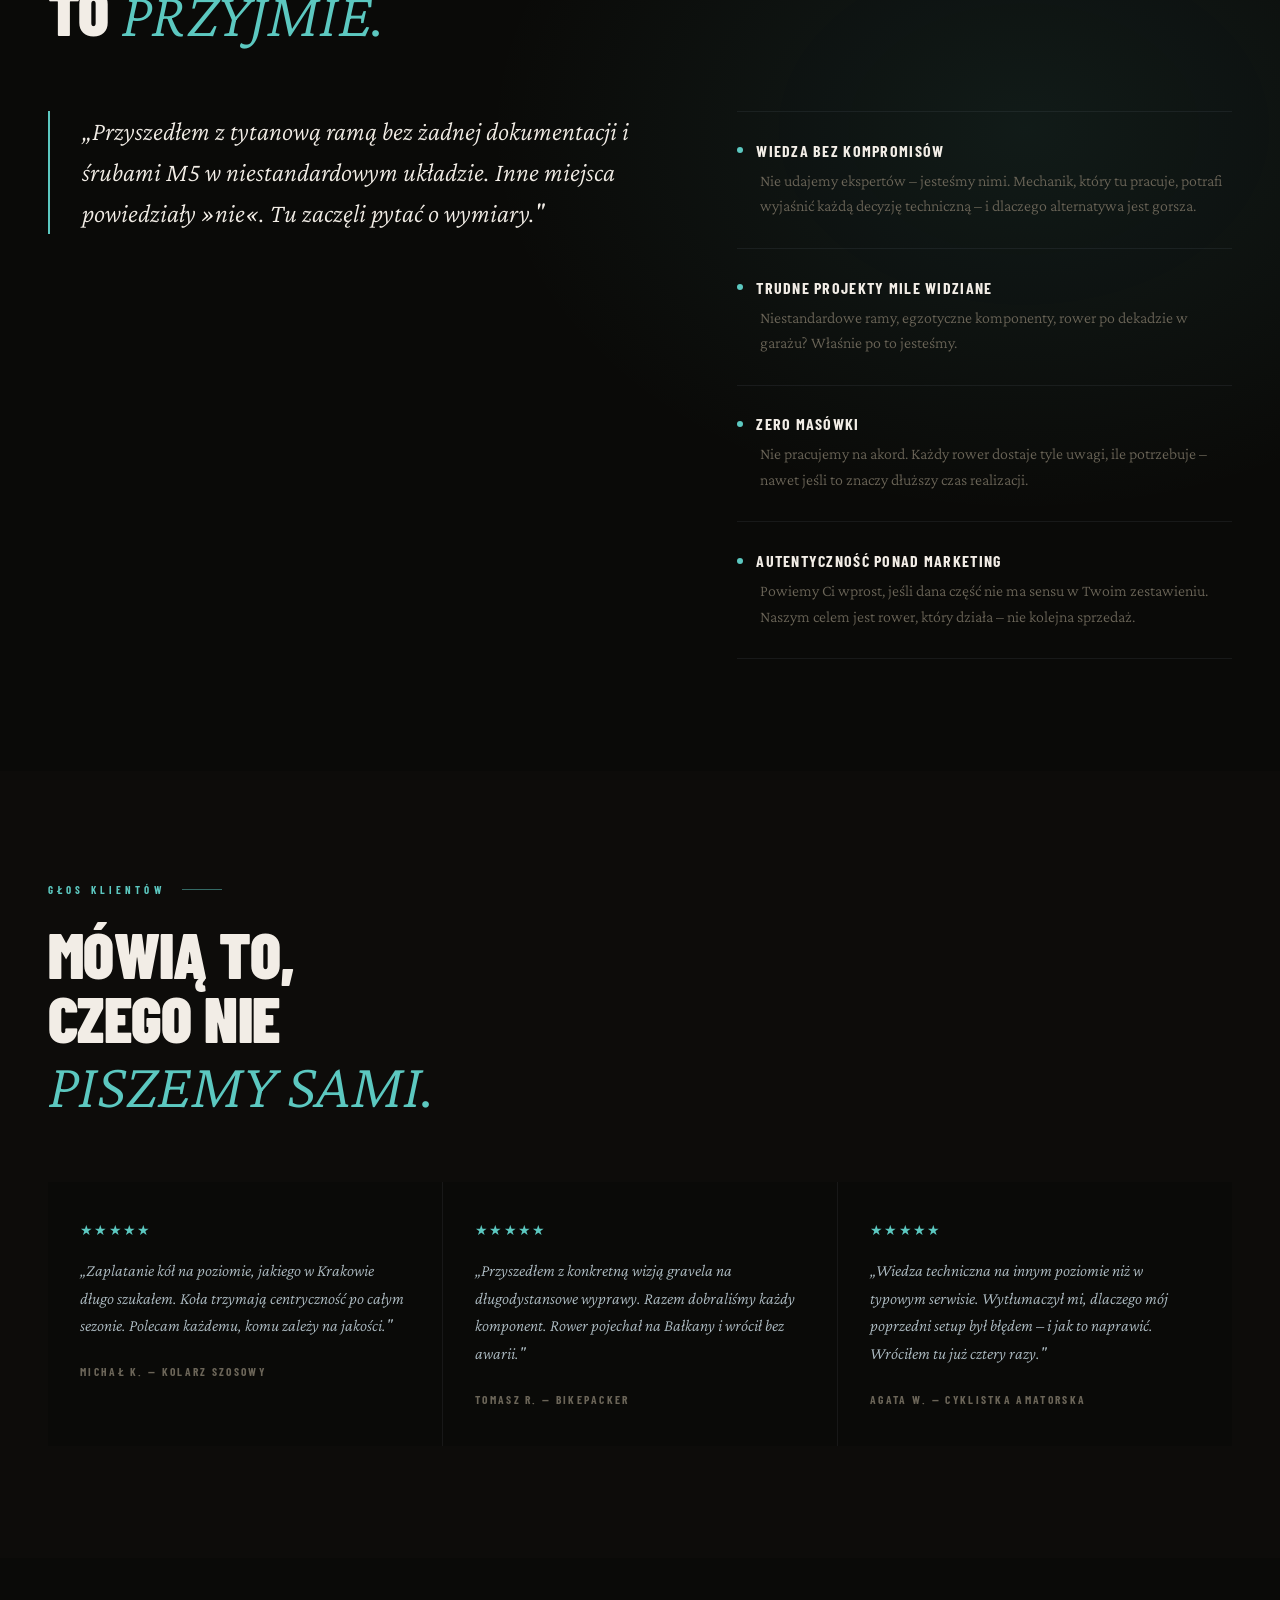
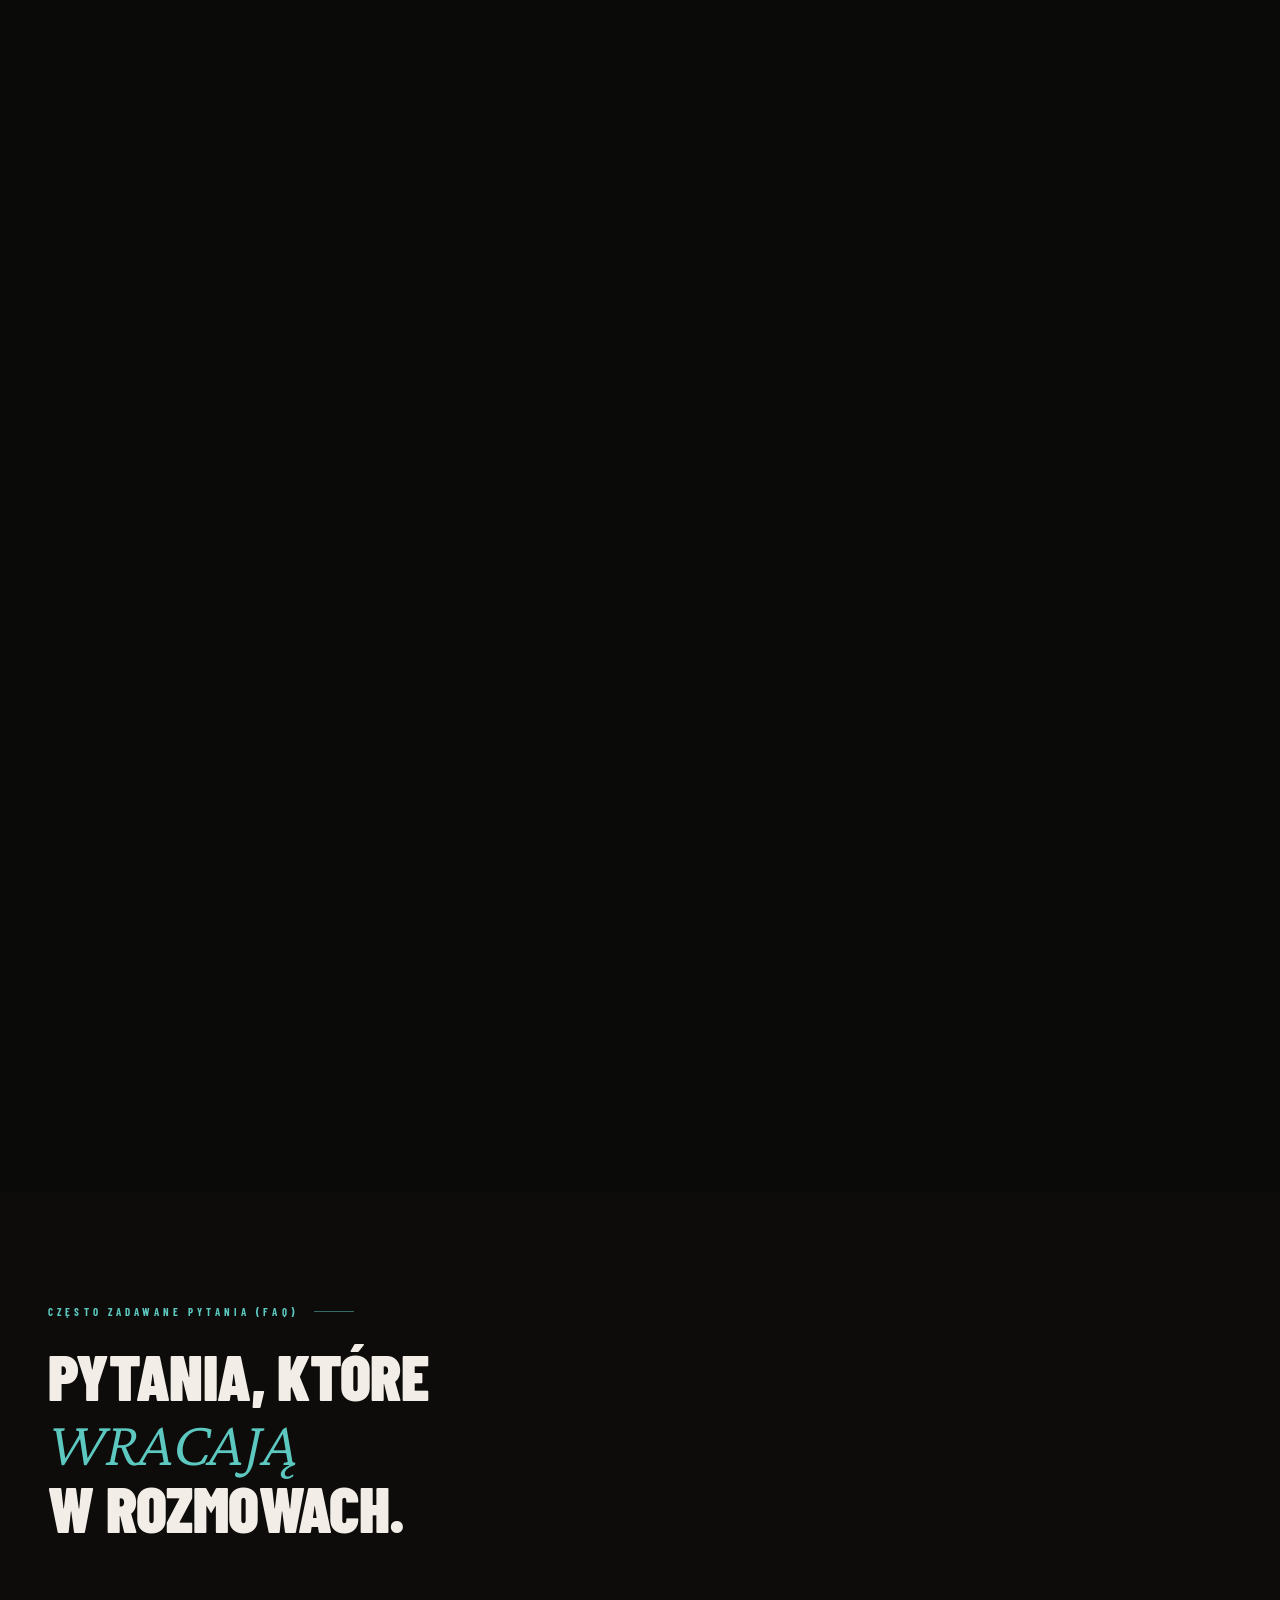
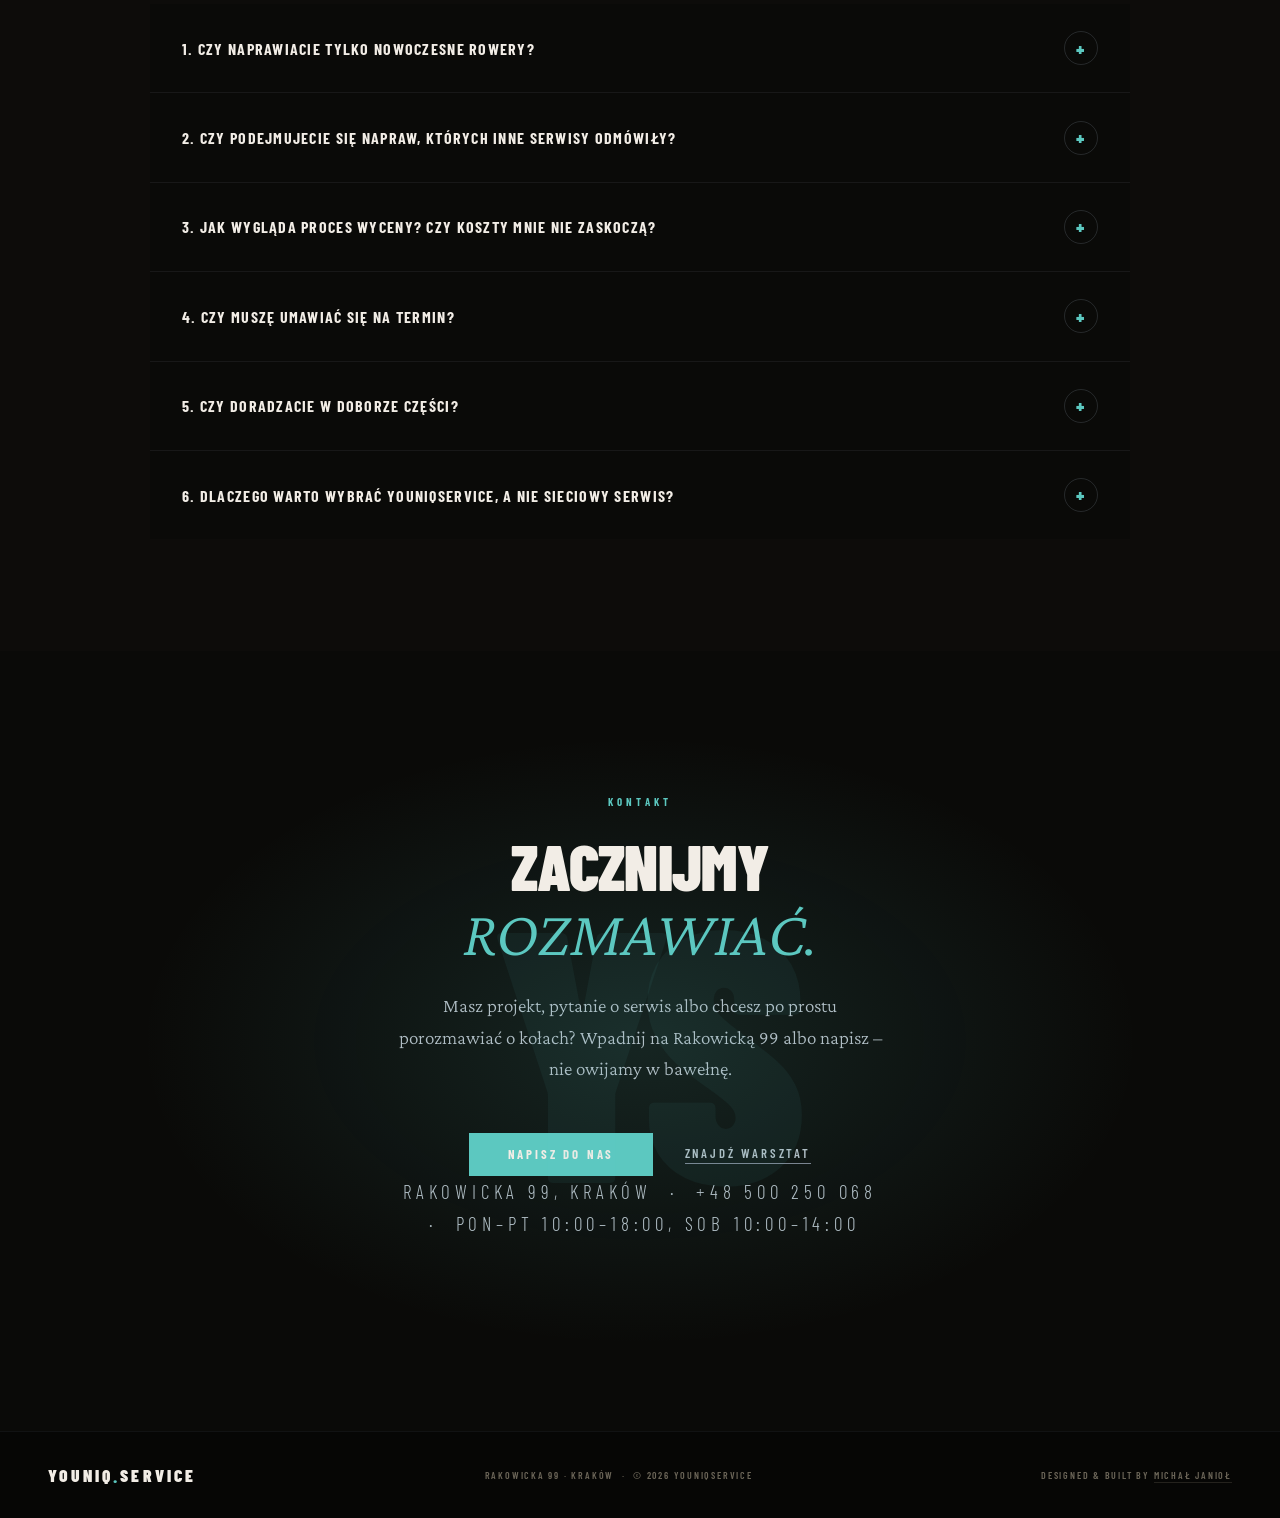
==== commit d955b2bf: "Rebrand to YouniqService, restructure page layout and gallery - Rename Youniq Bikes to YouniqService" ====
--- a/index.html
+++ b/index.html
@@ -3,10 +3,10 @@
 <head>
 <meta charset="UTF-8">
 <meta name="viewport" content="width=device-width, initial-scale=1.0">
-<title>Youniq Bikes – Serwis Rowerowy i Custom Builds Kraków</title>
-<meta name="description" content="Youniq Bikes – customowe rowery i serwis premium w Krakowie. Custom builds, zaplatanie i centrowanie kół, serwis Shimano / SRAM / Campagnolo. Rakowicka 99.">
+<title>YouniqService – Serwis Rowerowy i Custom Builds Kraków</title>
+<meta name="description" content="YouniqService – customowe rowery i serwis premium w Krakowie. Custom builds, zaplatanie i centrowanie kół, serwis Shimano / SRAM / Campagnolo. Rakowicka 99.">
 <meta name="robots" content="index,follow,max-image-preview:large,max-snippet:-1,max-video-preview:-1">
-<link rel="canonical" href="https://youniqbikes.pl/">
+<link rel="canonical" href="https://youniqservice.pl/">
 <meta name="telephone" content="+48500250068">
 
 <!-- Favicon -->
@@ -20,36 +20,36 @@
 <!-- Open Graph -->
 <meta property="og:type" content="website">
 <meta property="og:locale" content="pl_PL">
-<meta property="og:site_name" content="Youniq Bikes">
-<meta property="og:title" content="Youniq Bikes – Customowe Rowery Kraków">
+<meta property="og:site_name" content="YouniqService">
+<meta property="og:title" content="YouniqService – Customowe Rowery Kraków">
 <meta property="og:description" content="Customowe rowery i serwis premium w Krakowie. Custom builds, koła ręcznie składane, serwis Shimano / SRAM / Campagnolo. Rakowicka 99.">
-<meta property="og:url" content="https://youniqbikes.pl/">
-<meta property="og:image" content="https://youniqbikes.netlify.app/og.jpg">
+<meta property="og:url" content="https://youniqservice.pl/">
+<meta property="og:image" content="https://youniqservice.netlify.app/og.jpg">
 <meta property="og:image:width" content="1200">
 <meta property="og:image:height" content="630">
 
 <!-- Twitter -->
 <meta name="twitter:card" content="summary_large_image">
-<meta name="twitter:title" content="Youniq Bikes – Customowe Rowery Kraków">
+<meta name="twitter:title" content="YouniqService – Customowe Rowery Kraków">
 <meta name="twitter:description" content="Customowe rowery i serwis premium w Krakowie. Rakowicka 99.">
-<meta name="twitter:image" content="https://youniqbikes.netlify.app/og.jpg">
+<meta name="twitter:image" content="https://youniqservice.netlify.app/og.jpg">
 
 <!-- Local SEO: structured data -->
 <script type="application/ld+json">
 {
   "@context": "https://schema.org",
   "@type": "BicycleStore",
-  "name": "Youniq Bikes",
+  "name": "YouniqService",
   "description": "Customowe rowery i serwis premium w Krakowie: custom builds, zaplatanie i centrowanie kół, serwis Shimano / SRAM / Campagnolo.",
-  "url": "https://youniqbikes.pl/",
+  "url": "https://youniqservice.pl/",
   "telephone": "+48500250068",
   "priceRange": "$$",
   "currenciesAccepted": "PLN",
   "paymentAccepted": "Cash, Credit Card",
-  "image": "https://youniqbikes.netlify.app/og.jpg",
+  "image": "https://youniqservice.netlify.app/og.jpg",
   "logo": {
     "@type": "ImageObject",
-    "url": "https://youniqbikes.pl/android-chrome-512x512.png",
+    "url": "https://youniqservice.pl/android-chrome-512x512.png",
     "width": 512,
     "height": 512
   },
@@ -69,7 +69,7 @@
     "addressCountry": "PL"
   },
   "sameAs": [
-    "https://www.google.com/maps/place/Youniq+Bikes"
+    "https://www.google.com/maps/place/YouniqService"
   ],
   "areaServed": {
     "@type": "City",
@@ -85,6 +85,19 @@
 <link rel="preconnect" href="https://fonts.gstatic.com" crossorigin>
 <link href="https://fonts.googleapis.com/css2?family=Barlow+Condensed:wght@300;400;600;700;900&family=Crimson+Pro:ital,wght@0,300;0,400;1,300;1,400&display=swap" rel="stylesheet">
 <link rel="stylesheet" href="style.css">
+
+<!-- ═══════════════════════════════════════════════════════════════════
+     GOOGLE ANALYTICS 4
+     Zamień G-XXXXXXXXXX na swój Measurement ID z Google Analytics.
+     Jak go znaleźć: analytics.google.com → Admin → Data Streams → Twoja strona
+     ═══════════════════════════════════════════════════════════════════ -->
+<script async src="https://www.googletagmanager.com/gtag/js?id=G-HZ32LKPJF8"></script>
+<script>
+  window.dataLayer = window.dataLayer || [];
+  function gtag(){dataLayer.push(arguments);}
+  gtag('js', new Date());
+  gtag('config', 'G-HZ32LKPJF8');
+</script>
 
 <!-- Netlify Identity Widget -->
 <script src="https://identity.netlify.com/v1/netlify-identity-widget.js"></script>
@@ -141,7 +154,7 @@
     },
     {
       "@type": "Question",
-      "name": "Ile kosztuje serwis roweru w Youniq Bikes?",
+      "name": "Ile kosztuje serwis roweru w YouniqService?",
       "acceptedAnswer": {
         "@type": "Answer",
         "text": "Centrowanie koła od 60 zł, zaplatanie koła hand-built od 200 zł, przegląd podstawowy od 150 zł, przegląd sezonowy od 300 zł. Konsultacja custom build jest bezpłatna."
@@ -156,14 +169,15 @@
 
 <!-- NAV -->
 <nav aria-label="Nawigacja główna">
-  <a href="#" class="nav-logo">Youniq<span>.</span>Bikes</a>
+  <a href="#" class="nav-logo">Youniq<span>.</span>Service</a>
   <ul>
-    <li><a href="#filozofia" data-i18n="nav_filozofia">Filozofia</a></li>
+    <!-- <li><a href="#filozofia" data-i18n="nav_filozofia">Filozofia</a></li> -->
     <li><a href="#uslugi" data-i18n="nav_uslugi">Usługi</a></li>
+    <li><a href="#cennik" data-i18n="nav_cennik">Cennik</a></li>
     <li><a href="#dlaczego" data-i18n="nav_dlaczego">Dlaczego My</a></li>
+    <li><a href="#opinie" data-i18n="opinie">Opinie</a></li>
+    <li><a href="#galeria" data-i18n="nav_galeria">Galeria</a></li>
     <li><a href="#faq">FAQ</a></li>
-    <li><a href="#cennik" data-i18n="nav_cennik">Cennik</a></li>
-    <li><a href="#galeria" data-i18n="nav_galeria">Realizacje</a></li>
     <li><a href="#kontakt" data-i18n="nav_kontakt">Kontakt</a></li>
   </ul>
   <button class="lang-switcher" id="langSwitcher" aria-label="Switch language">
@@ -179,15 +193,16 @@
   <a href="#filozofia" data-i18n="nav_filozofia" class="nav-mobile-link">Filozofia</a>
   <a href="#uslugi" data-i18n="nav_uslugi" class="nav-mobile-link">Usługi</a>
   <a href="#dlaczego" data-i18n="nav_dlaczego" class="nav-mobile-link">Dlaczego My</a>
+  <a href="#faq" class="nav-mobile-link">FAQ</a>
   <a href="#cennik" data-i18n="nav_cennik" class="nav-mobile-link">Cennik</a>
-  <a href="#faq" class="nav-mobile-link">FAQ</a>
-  <a href="#galeria" data-i18n="nav_galeria" class="nav-mobile-link">Realizacje</a>
+  <a href="#galeria" data-i18n="nav_galeria" class="nav-mobile-link">Galeria</a>
   <a href="#kontakt" data-i18n="nav_kontakt" class="nav-mobile-link">Kontakt</a>
   <button class="lang-switcher" id="langSwitcherMobile" aria-label="Switch language">
     <span id="langLabelMobile">PL</span><span class="lang-sep"> · </span><span id="langOtherMobile">EN</span>
   </button>
 </div>
 
+<main id="main-content">
 <!-- HERO -->
 <section id="hero">
   <div class="hero-bg"></div>
@@ -195,17 +210,15 @@
 
   <p class="hero-eyebrow editable" data-cms="hero_eyebrow">Kraków · Rakowicka 99 · Custom Builds</p>
   <h1 class="editable" data-cms="hero_heading">Twoja<br>wizja.<br><em>Nasza</em><br>precyzja.</h1>
-  <p class="hero-seo-label">Serwis rowerowy i custom builds — Kraków</p>
+  <p class="hero-seo-label" data-i18n="hero_seo_label">Serwis rowerowy i custom builds — Kraków</p>
   <p class="hero-sub editable" data-cms="hero_subheading">Nie skręcamy rowerów z katalogu. Budujemy maszyny pod konkretny cel, konkretne ciało i konkretne drogi. Od stali po tytan.</p>
   <div class="hero-cta-row">
-    <a href="#kontakt" class="btn-primary hero-cta-desktop editable" data-cms="hero_cta_label">Umów konsultację</a>
-    <a href="tel:+48500250068" class="btn-primary hero-cta-mobile editable" data-cms="hero_cta_label">Umów konsultację</a>
-    <a href="#uslugi" class="btn-ghost editable" data-cms="hero_cta_ghost">Zobacz usługi</a>
+    <a href="#kontakt" class="btn-primary hero-cta-desktop editable" data-cms="hero_cta_label" data-track="hero_cta_konsultacja">Umów konsultację</a>
+    <a href="tel:+48500250068" class="btn-primary hero-cta-mobile editable" data-cms="hero_cta_label" data-track="hero_cta_telefon">Umów konsultację</a>
+    <a href="#uslugi" class="btn-ghost editable" data-cms="hero_cta_ghost" data-track="hero_cta_uslugi">Zobacz usługi</a>
   </div>
   <div class="hero-address">Rakowicka 99 · Kraków · PL</div>
 </section>
-
-<main id="main-content">
 <!-- TICKER -->
 <div class="ticker-wrap">
   <div class="ticker">
@@ -229,11 +242,11 @@
 </div>
 
 <!-- FILOZOFIA -->
-<section id="filozofia">
+<section id="filozofia" style="display:none">
   <div class="philosophy-text reveal">
     <div class="section-label" data-i18n="filozofia_label">O nas / Filozofia</div>
     <h2 class="editable" data-cms="philosophy_heading">Rower to<br><em>narzędzie</em><br>i sztuka.</h2>
-    <p class="editable" data-cms="philosophy_p1">Youniq Bikes to nie sieciowy punkt serwisowy. To warsztat prowadzony przez <strong>mechanika z krwi i kości</strong> – kogoś, kto wybiera komponenty tak samo świadomie jak lutier dobiera drewno do gryfu.</p>
+    <p class="editable" data-cms="philosophy_p1">YouniqService to nie sieciowy punkt serwisowy. To warsztat prowadzony przez <strong>mechanika z krwi i kości</strong> – kogoś, kto wybiera komponenty tak samo świadomie jak lutier dobiera drewno do gryfu.</p>
     <p class="editable" data-cms="philosophy_p2">Nie boimy się projektów, które inne serwisy odsyłają z kwitkiem. Wiemy, czym różni się <strong>naciąg 110 kgf od 120 kgf</strong> na szprysze i dlaczego ma to znaczenie na 200 km wyprawy. Jeśli szukasz kogoś, komu możesz zaufać stalową ramą i cyklistycznym życiem – jesteś we właściwym miejscu.</p>
   </div>
   <div class="philosophy-stat-block reveal">
@@ -256,7 +269,7 @@
   </div>
 </section>
 
-<div class="divider"></div>
+<div class="divider" style="display:none"></div>
 
 <!-- USŁUGI -->
 <section id="uslugi">
@@ -302,12 +315,56 @@
       <div class="service-tags">
         <span class="tag editable" data-cms="svc3_tag1">Napędy</span>
         <span class="tag editable" data-cms="svc3_tag2">Renowacja</span>
-        <span class="tag editable" data-cms="svc3_tag3">Di2 / eTap</span>
+        <span class="tag editable" data-cms="svc3_tag3">Vintage</span>
         <span class="tag editable" data-cms="svc3_tag4">Hamulce Tarczowe</span>
       </div>
     </div>
 
   </div>
+</section>
+
+<!-- CENNIK -->
+<section id="cennik">
+  <div class="section-label reveal" data-i18n="cennik_label">Cennik</div>
+  <h2 class="reveal editable" data-cms="cennik_heading">Cennik<br><em>usług.</em></h2>
+  <p class="cennik-desc reveal editable" data-cms="cennik_desc">Ceny robocizny — bez kosztów części. Wycena indywidualna przy przyjęciu roweru. Bez niespodzianek.</p>
+
+  <div class="cennik-grid reveal">
+
+    <!-- Koła -->
+    <div class="cennik-col">
+      <div class="cennik-cat editable" data-cms="cat1_title">Koła</div>
+      <div class="cennik-row"><span class="editable" data-cms="price1_service">Zaplatanie koła (hand-built)</span><span class="cennik-price editable" data-cms="price1_price">od 200 zł</span></div>
+      <div class="cennik-row"><span class="editable" data-cms="price2_service">Centrowanie koła</span><span class="cennik-price editable" data-cms="price2_price">od 60 zł</span></div>
+      <div class="cennik-row"><span class="editable" data-cms="price3_service">Wymiana szprychy (szt.)</span><span class="cennik-price editable" data-cms="price3_price">od 25 zł</span></div>
+      <div class="cennik-row"><span class="editable" data-cms="price4_service">Przygotowanie pod tubeless</span><span class="cennik-price editable" data-cms="price4_price">od 80 zł</span></div>
+      <div class="cennik-row"><span class="editable" data-cms="price5_service">Wymiana dętki / opony (przód)</span><span class="cennik-price editable" data-cms="price5_price">od 30 zł</span></div>
+      <div class="cennik-row"><span class="editable" data-cms="price6_service">Wymiana dętki / opony (tył)</span><span class="cennik-price editable" data-cms="price6_price">od 40 zł</span></div>
+    </div>
+
+    <!-- Napęd & Hamulce -->
+    <div class="cennik-col">
+      <div class="cennik-cat editable" data-cms="cat2_title">Napęd & Hamulce</div>
+      <div class="cennik-row"><span class="editable" data-cms="price7_service">Regulacja przerzutki (1 szt.)</span><span class="cennik-price editable" data-cms="price7_price">od 40 zł</span></div>
+      <div class="cennik-row"><span class="editable" data-cms="price8_service">Regulacja hamulców mechanicznych</span><span class="cennik-price editable" data-cms="price8_price">od 35 zł</span></div>
+      <div class="cennik-row"><span class="editable" data-cms="price9_service">Odpowietrzenie hamulców hydraulicznych</span><span class="cennik-price editable" data-cms="price9_price">od 100 zł</span></div>
+      <div class="cennik-row"><span class="editable" data-cms="price10_service">Wymiana linki + pancerza</span><span class="cennik-price editable" data-cms="price10_price">od 45 zł</span></div>
+      <div class="cennik-row"><span class="editable" data-cms="price11_service">Serwis suportu</span><span class="cennik-price editable" data-cms="price11_price">od 60 zł</span></div>
+      <div class="cennik-row"><span class="editable" data-cms="price12_service">Serwis piasty tylnej</span><span class="cennik-price editable" data-cms="price12_price">od 80 zł</span></div>
+    </div>
+
+    <!-- Przeglądy & Custom -->
+    <div class="cennik-col">
+      <div class="cennik-cat editable" data-cms="cat3_title">Przeglądy & Custom</div>
+      <div class="cennik-row"><span class="editable" data-cms="price13_service">Przegląd podstawowy</span><span class="cennik-price editable" data-cms="price13_price">od 150 zł</span></div>
+      <div class="cennik-row"><span class="editable" data-cms="price14_service">Przegląd rozszerzony (sezonowy)</span><span class="cennik-price editable" data-cms="price14_price">od 300 zł</span></div>
+      <div class="cennik-row cennik-row--highlight"><span class="editable" data-cms="price15_service">Custom Build — konsultacja</span><span class="cennik-price editable" data-cms="price15_price">bezpłatna</span></div>
+      <div class="cennik-row"><span class="editable" data-cms="price16_service">Stawka godzinowa (prace niestandardowe)</span><span class="cennik-price editable" data-cms="price16_price">100 zł / h</span></div>
+    </div>
+
+  </div>
+
+  <p class="cennik-note reveal editable" data-cms="cennik_note">* Ceny dotyczą robocizny. Koszt części wyceniany indywidualnie i zawsze konsultowany z klientem przed zakupem.</p>
 </section>
 
 <!-- DLACZEGO MY -->
@@ -336,6 +393,106 @@
         <p class="editable" data-cms="why4_desc">Powiemy Ci wprost, jeśli dana część nie ma sensu w Twoim zestawieniu. Naszym celem jest rower, który działa – nie kolejna sprzedaż.</p>
       </div>
     </div>
+  </div>
+</section>
+
+<!-- OPINIE -->
+<section id="opinie">
+  <div class="section-label reveal">Głos klientów</div>
+  <h2 class="reveal">Mówią to,<br>czego nie<br><em>piszemy sami.</em></h2>
+  <div class="reviews-grid reveal">
+    <div class="review-card">
+      <div class="review-stars">★★★★★</div>
+      <p class="review-text editable" data-cms="review1_text">„Zaplatanie kół na poziomie, jakiego w Krakowie długo szukałem. Koła trzymają centryczność po całym sezonie. Polecam każdemu, komu zależy na jakości."</p>
+      <div class="review-author editable" data-cms="review1_author">Michał K. — kolarz szosowy</div>
+    </div>
+    <div class="review-card">
+      <div class="review-stars">★★★★★</div>
+      <p class="review-text editable" data-cms="review2_text">„Przyszedłem z konkretną wizją gravela na długodystansowe wyprawy. Razem dobraliśmy każdy komponent. Rower pojechał na Bałkany i wrócił bez awarii."</p>
+      <div class="review-author editable" data-cms="review2_author">Tomasz R. — bikepacker</div>
+    </div>
+    <div class="review-card">
+      <div class="review-stars">★★★★★</div>
+      <p class="review-text editable" data-cms="review3_text">„Wiedza techniczna na innym poziomie niż w typowym serwisie. Wytłumaczył mi, dlaczego mój poprzedni setup był błędem – i jak to naprawić. Wróciłem tu już cztery razy."</p>
+      <div class="review-author editable" data-cms="review3_author">Agata W. — cyklistka amatorska</div>
+    </div>
+  </div>
+</section>
+
+<!-- GALERIA -->
+<section id="galeria">
+  <div class="gallery-header reveal">
+    <div class="section-label">Galeria</div>
+    <h2>Style i<br><em>specjalizacje.</em></h2>
+    <p class="gallery-sub">Rowery i usługi, które kochamy — od custom buildów po przywracanie klasyków do życia.</p>
+  </div>
+
+  <div class="gallery-grid">
+
+    <div class="gallery-item gallery-item--tall reveal">
+      <div class="gallery-img-wrap">
+        <img loading="eager" fetchpriority="high" class="editable" data-cms="gallery1_img" src="data:," alt="Custom build szosa stalowa">
+        <div class="gallery-overlay">
+          <div class="gallery-tag editable" data-cms="gallery1_tag">Custom Build</div>
+          <div class="gallery-caption editable" data-cms="gallery1_caption">Szosa wyścigowa na miarę<br><span>Budujemy od zera — pod Twój cel i budżet</span></div>
+        </div>
+      </div>
+    </div>
+
+    <div class="gallery-item reveal">
+      <div class="gallery-img-wrap">
+        <img loading="lazy" class="editable" data-cms="gallery2_img" src="data:," alt="Zaplatanie kół DT Swiss">
+        <div class="gallery-overlay">
+          <div class="gallery-tag editable" data-cms="gallery2_tag">Koła Hand-Built</div>
+          <div class="gallery-caption editable" data-cms="gallery2_caption">Ręcznie zaplatane koła<br><span>Precyzyjny naciąg · maksymalna trwałość</span></div>
+        </div>
+      </div>
+    </div>
+
+    <div class="gallery-item reveal">
+      <div class="gallery-img-wrap">
+        <img loading="lazy" class="editable" data-cms="gallery3_img" src="data:," alt="Serwis napędu SRAM">
+        <div class="gallery-overlay">
+          <div class="gallery-tag editable" data-cms="gallery3_tag">Serwis Premium</div>
+          <div class="gallery-caption editable" data-cms="gallery3_caption">Pełny serwis napędu<br><span>Obsługujemy Shimano · SRAM · Campagnolo</span></div>
+        </div>
+      </div>
+    </div>
+
+    <div class="gallery-item gallery-item--wide reveal">
+      <div class="gallery-img-wrap">
+        <img loading="lazy" class="editable" data-cms="gallery4_img" src="data:," alt="Gravel custom build tytanowa rama">
+        <div class="gallery-overlay">
+          <div class="gallery-tag editable" data-cms="gallery4_tag">Custom Build</div>
+          <div class="gallery-caption editable" data-cms="gallery4_caption">Gravel na długi dystans<br><span>Konfiguracja pod wyprawy i bezdroża</span></div>
+        </div>
+      </div>
+    </div>
+
+    <div class="gallery-item reveal">
+      <div class="gallery-img-wrap">
+        <img loading="lazy" class="editable" data-cms="gallery5_img" src="data:," alt="Renowacja vintage roweru">
+        <div class="gallery-overlay">
+          <div class="gallery-tag editable" data-cms="gallery5_tag">Renowacja</div>
+          <div class="gallery-caption editable" data-cms="gallery5_caption">Drugie życie klasyka<br><span>Przywracamy rowery do formy — niezależnie od wieku</span></div>
+        </div>
+      </div>
+    </div>
+
+    <div class="gallery-item gallery-item--tall reveal">
+      <div class="gallery-img-wrap">
+        <img loading="lazy" class="editable" data-cms="gallery6_img" src="data:," alt="Detal komponentów rowerowych">
+        <div class="gallery-overlay">
+          <div class="gallery-tag editable" data-cms="gallery6_tag">Detal</div>
+          <div class="gallery-caption editable" data-cms="gallery6_caption">Jakość w każdym detalu<br><span>Montaż · wykończenie · idealne dopasowanie</span></div>
+        </div>
+      </div>
+    </div>
+
+  </div>
+
+  <div class="gallery-cta reveal">
+    <a href="#kontakt" class="btn-ghost" data-track="galeria_cta_projekt">Porozmawiajmy o Twoim projekcie →</a>
   </div>
 </section>
 
@@ -408,7 +565,7 @@
     <div class="faq-item">
       <details>
         <summary>
-          <span class="editable" data-cms="faq6_question">6. Dlaczego warto wybrać Youniq Bikes, a nie sieciowy serwis?</span>
+          <span class="editable" data-cms="faq6_question">6. Dlaczego warto wybrać YouniqService, a nie sieciowy serwis?</span>
           <span class="faq-toggle" aria-hidden="true">+</span>
         </summary>
         <div class="faq-answer editable" data-cms="faq6_answer">
@@ -419,158 +576,14 @@
   </div>
 </section>
 
-<!-- CENNIK -->
-<section id="cennik">
-  <div class="section-label reveal" data-i18n="cennik_label">Cennik</div>
-  <h2 class="reveal editable" data-cms="cennik_heading">Cennik<br><em>usług.</em></h2>
-  <p class="cennik-desc reveal editable" data-cms="cennik_desc">Ceny robocizny — bez kosztów części. Wycena indywidualna przy przyjęciu roweru. Bez niespodzianek.</p>
-
-  <div class="cennik-grid reveal">
-
-    <!-- Koła -->
-    <div class="cennik-col">
-      <div class="cennik-cat editable" data-cms="cat1_title">Koła</div>
-      <div class="cennik-row"><span class="editable" data-cms="price1_service">Zaplatanie koła (hand-built)</span><span class="cennik-price editable" data-cms="price1_price">od 200 zł</span></div>
-      <div class="cennik-row"><span class="editable" data-cms="price2_service">Centrowanie koła</span><span class="cennik-price editable" data-cms="price2_price">od 60 zł</span></div>
-      <div class="cennik-row"><span class="editable" data-cms="price3_service">Wymiana szprychy (szt.)</span><span class="cennik-price editable" data-cms="price3_price">od 25 zł</span></div>
-      <div class="cennik-row"><span class="editable" data-cms="price4_service">Przygotowanie pod tubeless</span><span class="cennik-price editable" data-cms="price4_price">od 80 zł</span></div>
-      <div class="cennik-row"><span class="editable" data-cms="price5_service">Wymiana dętki / opony (przód)</span><span class="cennik-price editable" data-cms="price5_price">od 30 zł</span></div>
-      <div class="cennik-row"><span class="editable" data-cms="price6_service">Wymiana dętki / opony (tył)</span><span class="cennik-price editable" data-cms="price6_price">od 40 zł</span></div>
-    </div>
-
-    <!-- Napęd & Hamulce -->
-    <div class="cennik-col">
-      <div class="cennik-cat editable" data-cms="cat2_title">Napęd & Hamulce</div>
-      <div class="cennik-row"><span class="editable" data-cms="price7_service">Regulacja przerzutki (1 szt.)</span><span class="cennik-price editable" data-cms="price7_price">od 40 zł</span></div>
-      <div class="cennik-row"><span class="editable" data-cms="price8_service">Regulacja hamulców mechanicznych</span><span class="cennik-price editable" data-cms="price8_price">od 35 zł</span></div>
-      <div class="cennik-row"><span class="editable" data-cms="price9_service">Odpowietrzenie hamulców hydraulicznych</span><span class="cennik-price editable" data-cms="price9_price">od 100 zł</span></div>
-      <div class="cennik-row"><span class="editable" data-cms="price10_service">Wymiana linki + pancerza</span><span class="cennik-price editable" data-cms="price10_price">od 45 zł</span></div>
-      <div class="cennik-row"><span class="editable" data-cms="price11_service">Serwis suportu</span><span class="cennik-price editable" data-cms="price11_price">od 60 zł</span></div>
-      <div class="cennik-row"><span class="editable" data-cms="price12_service">Serwis piasty tylnej</span><span class="cennik-price editable" data-cms="price12_price">od 80 zł</span></div>
-    </div>
-
-    <!-- Przeglądy & Custom -->
-    <div class="cennik-col">
-      <div class="cennik-cat editable" data-cms="cat3_title">Przeglądy & Custom</div>
-      <div class="cennik-row"><span class="editable" data-cms="price13_service">Przegląd podstawowy</span><span class="cennik-price editable" data-cms="price13_price">od 150 zł</span></div>
-      <div class="cennik-row"><span class="editable" data-cms="price14_service">Przegląd rozszerzony (sezonowy)</span><span class="cennik-price editable" data-cms="price14_price">od 300 zł</span></div>
-      <div class="cennik-row cennik-row--highlight"><span class="editable" data-cms="price15_service">Custom Build — konsultacja</span><span class="cennik-price editable" data-cms="price15_price">bezpłatna</span></div>
-      <div class="cennik-row"><span class="editable" data-cms="price16_service">Stawka godzinowa (prace niestandardowe)</span><span class="cennik-price editable" data-cms="price16_price">100 zł / h</span></div>
-    </div>
-
-  </div>
-
-  <p class="cennik-note reveal editable" data-cms="cennik_note">* Ceny dotyczą robocizny. Koszt części wyceniany indywidualnie i zawsze konsultowany z klientem przed zakupem.</p>
-</section>
-
-<!-- OPINIE -->
-<section id="opinie">
-  <div class="section-label reveal">Głos klientów</div>
-  <h2 class="reveal">Mówią to,<br>czego nie<br><em>piszemy sami.</em></h2>
-  <div class="reviews-grid reveal">
-    <div class="review-card">
-      <div class="review-stars">★★★★★</div>
-      <p class="review-text editable" data-cms="review1_text">„Zaplatanie kół na poziomie, jakiego w Krakowie długo szukałem. Koła trzymają centryczność po całym sezonie. Polecam każdemu, komu zależy na jakości."</p>
-      <div class="review-author editable" data-cms="review1_author">Michał K. — kolarz szosowy</div>
-    </div>
-    <div class="review-card">
-      <div class="review-stars">★★★★★</div>
-      <p class="review-text editable" data-cms="review2_text">„Przyszedłem z konkretną wizją gravela na długodystansowe wyprawy. Razem dobraliśmy każdy komponent. Rower pojechał na Bałkany i wrócił bez awarii."</p>
-      <div class="review-author editable" data-cms="review2_author">Tomasz R. — bikepacker</div>
-    </div>
-    <div class="review-card">
-      <div class="review-stars">★★★★★</div>
-      <p class="review-text editable" data-cms="review3_text">„Wiedza techniczna na innym poziomie niż w typowym serwisie. Wytłumaczył mi, dlaczego mój poprzedni setup był błędem – i jak to naprawić. Wróciłem tu już cztery razy."</p>
-      <div class="review-author editable" data-cms="review3_author">Agata W. — cyklistka amatorska</div>
-    </div>
-  </div>
-</section>
-
-<!-- GALERIA -->
-<section id="galeria">
-  <div class="gallery-header reveal">
-    <div class="section-label">Realizacje</div>
-    <h2>Nasze<br><em>prace.</em></h2>
-    <p class="gallery-sub">Każdy rower to osobna historia. Oto kilka z nich.</p>
-  </div>
-
-  <div class="gallery-grid">
-
-    <div class="gallery-item gallery-item--tall reveal">
-      <div class="gallery-img-wrap">
-        <img loading="eager" fetchpriority="high" class="editable" data-cms="gallery1_img" src="" alt="Custom build szosa stalowa">
-        <div class="gallery-overlay">
-          <div class="gallery-tag editable" data-cms="gallery1_tag">Custom Build</div>
-          <div class="gallery-caption editable" data-cms="gallery1_caption">Szosa stalowa — Reynolds 853<br><span>Shimano Ultegra Di2 · ręcznie zaplatane koła</span></div>
-        </div>
-      </div>
-    </div>
-
-    <div class="gallery-item reveal">
-      <div class="gallery-img-wrap">
-        <img loading="lazy" class="editable" data-cms="gallery2_img" src="" alt="Zaplatanie kół DT Swiss">
-        <div class="gallery-overlay">
-          <div class="gallery-tag editable" data-cms="gallery2_tag">Koła Hand-Built</div>
-          <div class="gallery-caption editable" data-cms="gallery2_caption">Zaplatanie kół<br><span>DT Swiss · Sapim CX-Ray</span></div>
-        </div>
-      </div>
-    </div>
-
-    <div class="gallery-item reveal">
-      <div class="gallery-img-wrap">
-        <img loading="lazy" class="editable" data-cms="gallery3_img" src="" alt="Serwis napędu SRAM">
-        <div class="gallery-overlay">
-          <div class="gallery-tag editable" data-cms="gallery3_tag">Serwis Premium</div>
-          <div class="gallery-caption editable" data-cms="gallery3_caption">Serwis napędu<br><span>SRAM Force eTap AXS</span></div>
-        </div>
-      </div>
-    </div>
-
-    <div class="gallery-item gallery-item--wide reveal">
-      <div class="gallery-img-wrap">
-        <img loading="lazy" class="editable" data-cms="gallery4_img" src="" alt="Gravel custom build tytanowa rama">
-        <div class="gallery-overlay">
-          <div class="gallery-tag editable" data-cms="gallery4_tag">Custom Build</div>
-          <div class="gallery-caption editable" data-cms="gallery4_caption">Gravel na wyprawy — rama tytanowa<br><span>Shimano GRX 820 · opony 45c · sakwy bikepacking</span></div>
-        </div>
-      </div>
-    </div>
-
-    <div class="gallery-item reveal">
-      <div class="gallery-img-wrap">
-        <img loading="lazy" class="editable" data-cms="gallery5_img" src="" alt="Renowacja vintage roweru">
-        <div class="gallery-overlay">
-          <div class="gallery-tag editable" data-cms="gallery5_tag">Renowacja</div>
-          <div class="gallery-caption editable" data-cms="gallery5_caption">Renowacja klasyka z lat 80.<br><span>Campagnolo Record · nowe okablowanie</span></div>
-        </div>
-      </div>
-    </div>
-
-    <div class="gallery-item gallery-item--tall reveal">
-      <div class="gallery-img-wrap">
-        <img loading="lazy" class="editable" data-cms="gallery6_img" src="" alt="Detal komponentów rowerowych">
-        <div class="gallery-overlay">
-          <div class="gallery-tag editable" data-cms="gallery6_tag">Detal</div>
-          <div class="gallery-caption editable" data-cms="gallery6_caption">Precyzja w każdym detalu<br><span>Mostek · Kierownica · Taśmowanie</span></div>
-        </div>
-      </div>
-    </div>
-
-  </div>
-
-  <div class="gallery-cta reveal">
-    <a href="#kontakt" class="btn-ghost">Porozmawiajmy o Twoim projekcie →</a>
-  </div>
-</section>
-
-<!-- CTA -->
+<!-- KONTAKT -->
 <section id="kontakt">
   <div class="section-label">Kontakt</div>
   <h2 class="editable" data-cms="contact_heading">Zacznijmy<br><em>rozmawiać.</em></h2>
   <p class="editable" data-cms="contact_desc">Masz projekt, pytanie o serwis albo chcesz po prostu porozmawiać o kołach? Wpadnij na Rakowicką 99 albo napisz – nie owijamy w bawełnę.</p>
   <div class="cta-row">
-    <a href="/cdn-cgi/l/email-protection#8ae1e5e4feebe1fecaf3e5ffe4e3fbe8e3e1eff9a4fae6" class="btn-primary" data-i18n="contact_btn_primary">Napisz do nas</a>
-    <a href="https://maps.app.goo.gl/XpUsyRzsvwveWy1d6" class="btn-ghost" target="_blank" data-i18n="contact_btn_ghost">Znajdź warsztat</a>
+    <a href="mailto:kontakt@youniqservice.pl" class="btn-primary" data-track="cta_napisz_kontakt">Napisz do nas</a>
+    <a href="https://maps.app.goo.gl/XpUsyRzsvwveWy1d6" class="btn-ghost" target="_blank" rel="noopener" data-track="cta_znajdz_warsztat">Znajdź warsztat</a>
   </div>
   <p class="cta-info editable" data-cms="contact_info">
     Rakowicka 99, Kraków &nbsp;·&nbsp;
@@ -579,14 +592,14 @@
   </p>
 </section>
 
+</main>
+
 <!-- FOOTER -->
 <footer>
-  <div class="footer-logo">Youniq<span>.</span>Bikes</div>
-  <p class="footer-center">Rakowicka 99 · Kraków &nbsp;·&nbsp; © 2026 Youniq Bikes</p>
+  <div class="footer-logo">Youniq<span>.</span>Service</div>
+  <p class="footer-center">Rakowicka 99 · Kraków &nbsp;·&nbsp; © 2026 YouniqService</p>
   <p class="footer-credit">Designed &amp; Built by <a href="https://linktr.ee/michaljaniol" target="_blank" rel="noopener">Michał Janioł</a></p>
 </footer>
-
-</main>
 
 <!-- SCROLL TO TOP -->
 <button class="scroll-top" id="scrollTop" aria-label="Wróć na górę">
--- a/style.css
+++ b/style.css
@@ -2,8 +2,8 @@
     --black: #0a0a08;
     --off-white: #f2ede6;
     --cream: #e8e0d4;
-    --rust: #c4501a;
-    --rust-dark: #9e3d10;
+    --rust: #5CC8C0;
+    --rust-dark: #3AABA7;
     --steel: #7a8490;
     --steel-light: #b0bec5;
     --text-dim: #6b6558;
@@ -105,7 +105,7 @@
   .hero-bg {
     position: absolute; inset: 0;
     background:
-      radial-gradient(ellipse 60% 80% at 70% 50%, rgba(196,80,26,.12) 0%, transparent 65%),
+      radial-gradient(ellipse 60% 80% at 70% 50%, rgba(92,200,192,.12) 0%, transparent 65%),
       linear-gradient(160deg, #0a0a08 0%, #12100e 40%, #1a1208 100%);
   }
 
@@ -113,8 +113,8 @@
   .hero-grid {
     position: absolute; inset: 0; pointer-events: none;
     background-image:
-      linear-gradient(rgba(196,80,26,.07) 1px, transparent 1px),
-      linear-gradient(90deg, rgba(196,80,26,.07) 1px, transparent 1px);
+      linear-gradient(rgba(92,200,192,.07) 1px, transparent 1px),
+      linear-gradient(90deg, rgba(92,200,192,.07) 1px, transparent 1px);
     background-size: 60px 60px;
     animation: gridDrift 30s linear infinite;
   }
@@ -255,7 +255,8 @@
     white-space: nowrap;
     animation: ticker 22s linear infinite;
   }
-  .ticker-wrap:hover .ticker {
+  .ticker-wrap:hover .ticker,
+  .ticker-wrap.ticker-paused .ticker {
     animation-play-state: paused;
   }
   .ticker span {
@@ -274,7 +275,7 @@
   }
   @keyframes ticker {
     from { transform: translateX(0); }
-    to   { transform: translateX(-50%); }
+    to   { transform: translateX(-33.333%); }
   }
 
   /* ── SECTIONS COMMON ── */
@@ -322,7 +323,7 @@
     gap: 6rem;
     align-items: center;
     background:
-      radial-gradient(ellipse 50% 70% at 10% 50%, rgba(196,80,26,.07) 0%, transparent 60%),
+      radial-gradient(ellipse 50% 70% at 10% 50%, rgba(92,200,192,.07) 0%, transparent 60%),
       var(--black);
   }
   .philosophy-text p {
@@ -451,7 +452,7 @@
   /* ── DLACZEGO MY ── */
   #dlaczego {
     background:
-      radial-gradient(ellipse 70% 60% at 80% 40%, rgba(196,80,26,.09) 0%, transparent 60%),
+      radial-gradient(ellipse 70% 60% at 80% 40%, rgba(92,200,192,.09) 0%, transparent 60%),
       var(--black);
   }
   .why-grid {
@@ -765,18 +766,18 @@
     text-align: center;
     padding: 9rem 3rem;
     background:
-      radial-gradient(ellipse 60% 60% at 50% 50%, rgba(196,80,26,.14) 0%, transparent 65%),
+      radial-gradient(ellipse 60% 60% at 50% 50%, rgba(92,200,192,.14) 0%, transparent 65%),
       var(--black);
     position: relative;
     overflow: hidden;
   }
   #kontakt::before {
-    content: 'YB';
+    content: 'YS';
     position: absolute;
     font-family: 'Barlow Condensed', sans-serif;
     font-weight: 900;
     font-size: 28vw;
-    color: rgba(196,80,26,.04);
+    color: rgba(92,200,192,.06);
     top: 50%; left: 50%;
     transform: translate(-50%, -50%);
     pointer-events: none;
@@ -867,7 +868,7 @@
     color: var(--rust);
     margin-bottom: 1.8rem;
     padding-bottom: 1rem;
-    border-bottom: 1px solid rgba(196,80,26,.25);
+    border-bottom: 1px solid rgba(92,200,192,.25);
   }
   .cennik-row {
     display: flex;
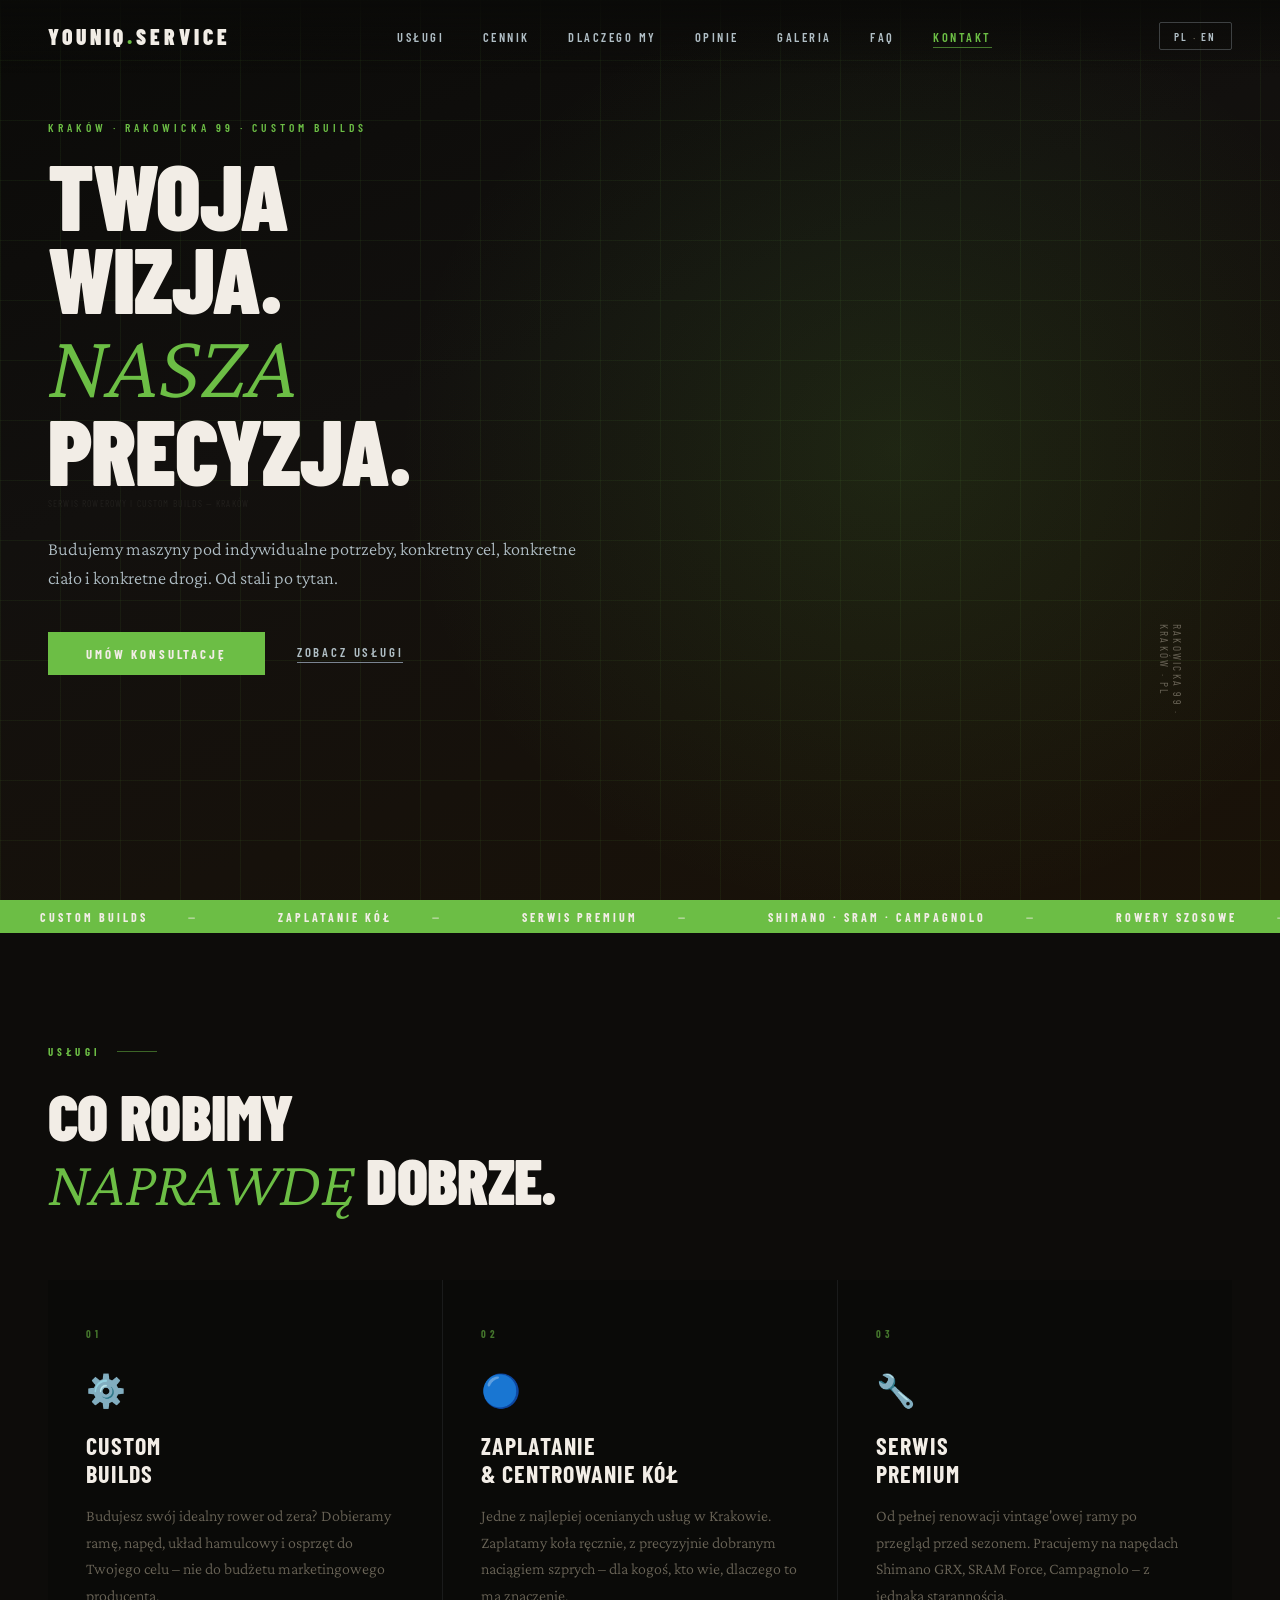
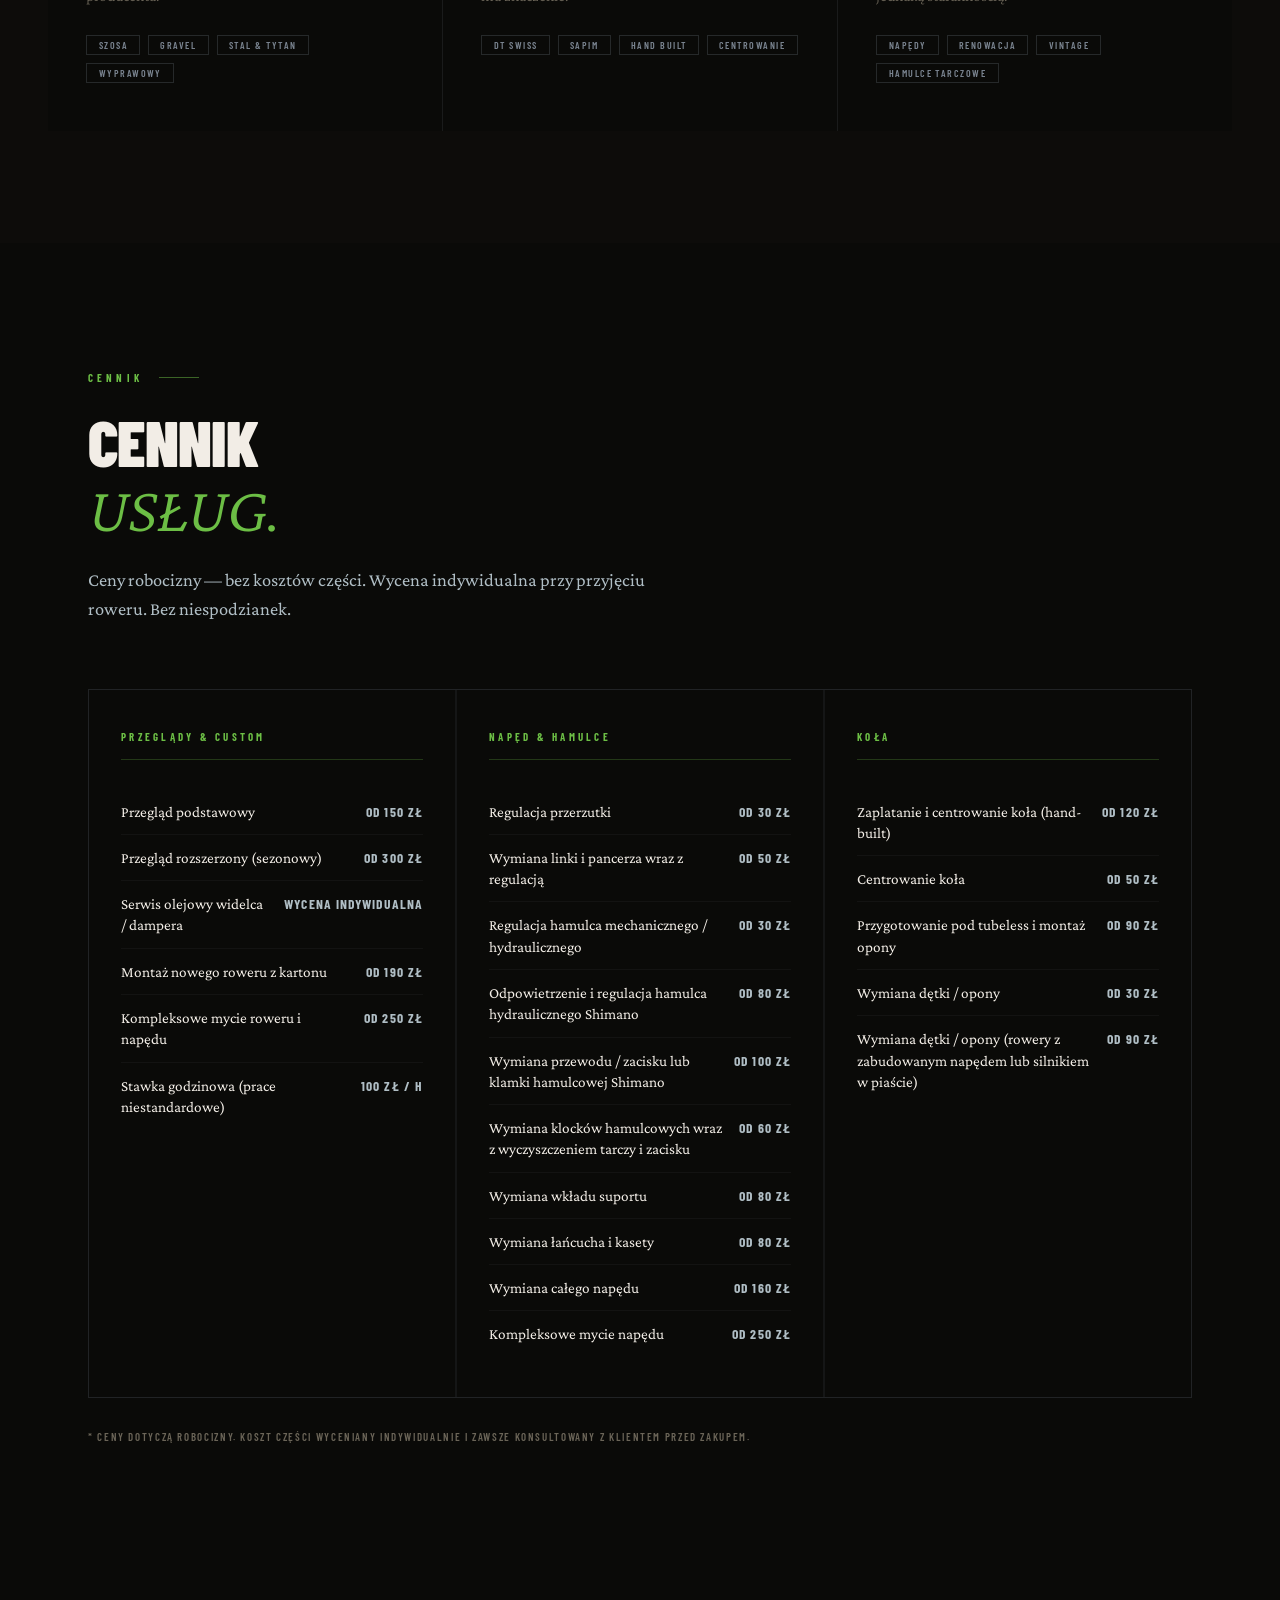
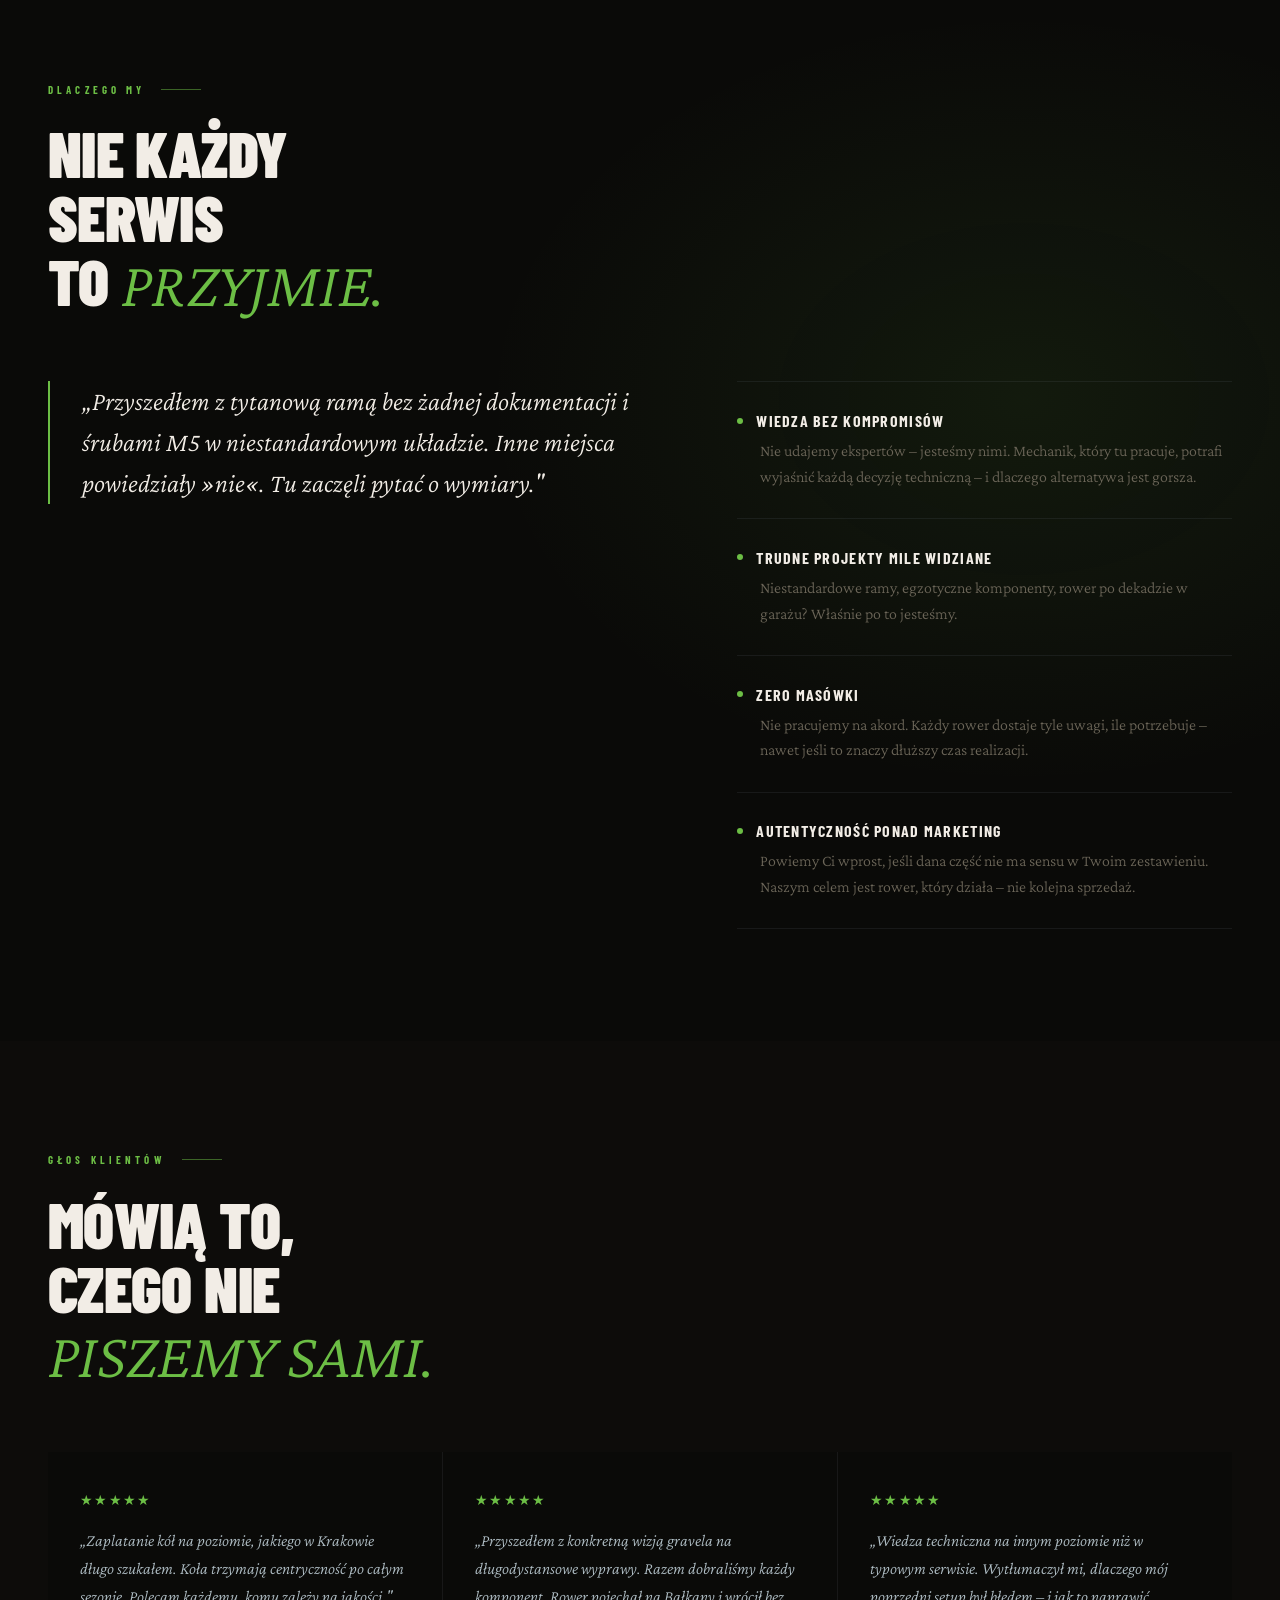
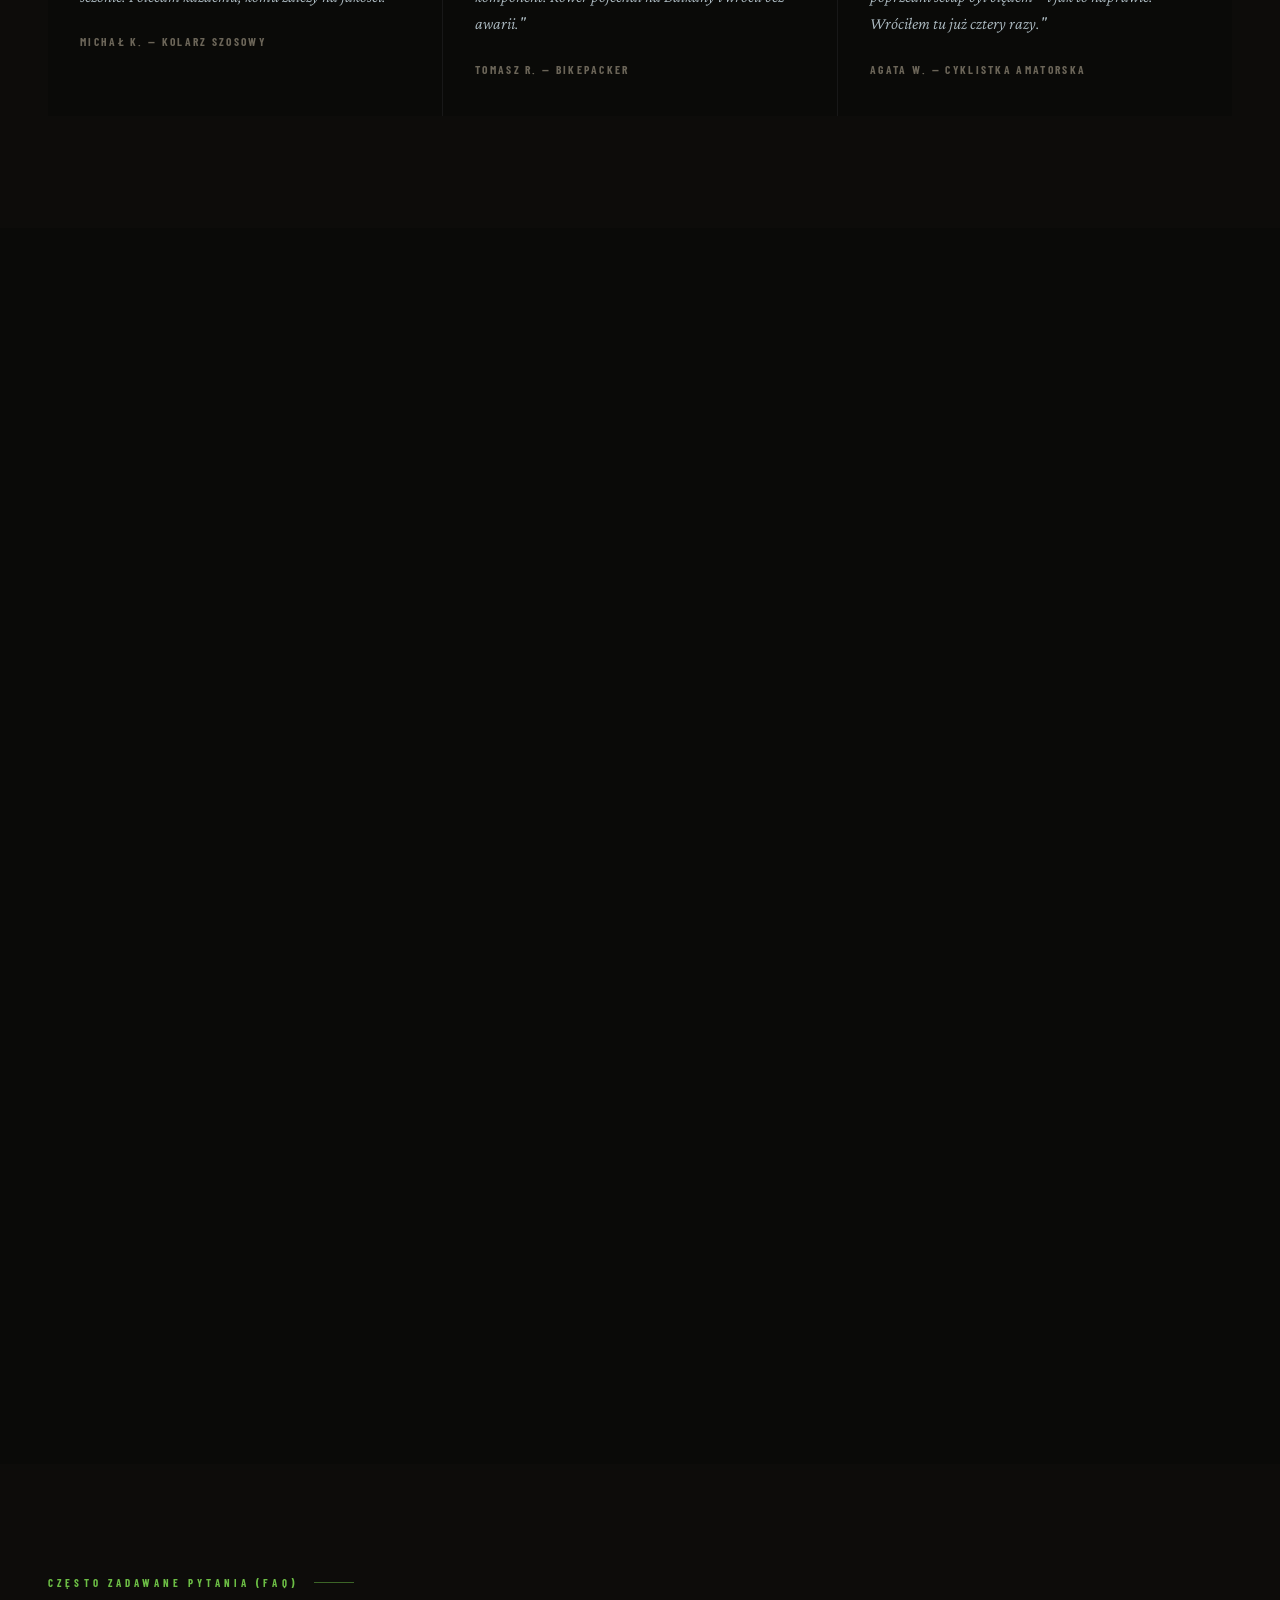
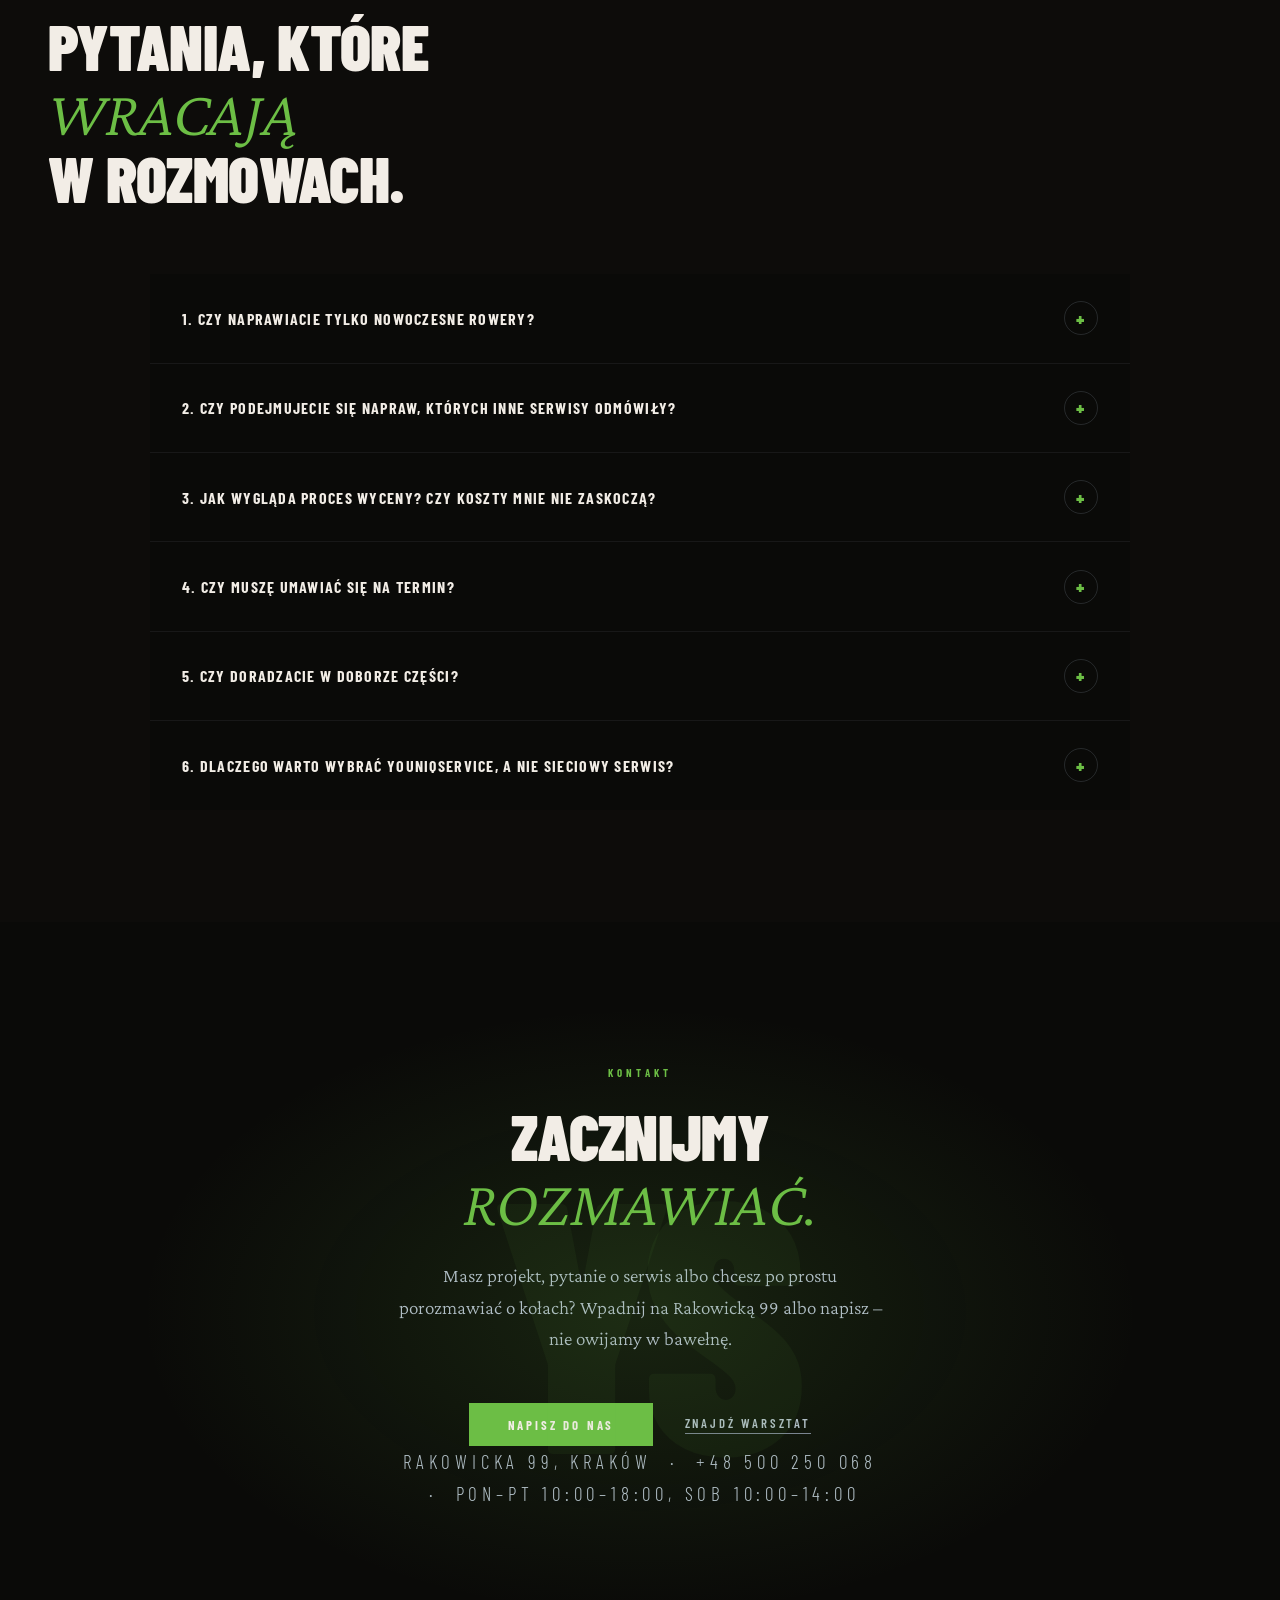
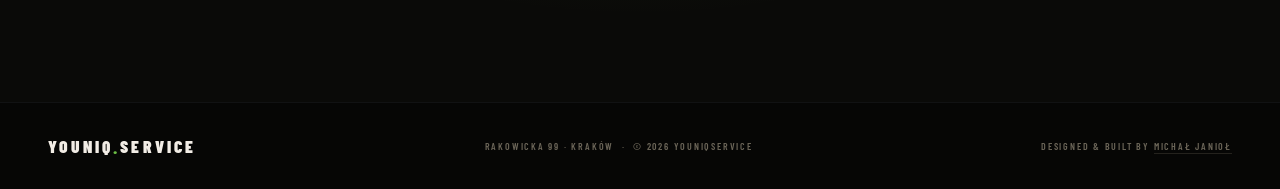
==== commit b5d2f9e2: "Cennik: przebudowa + ujednolicenie koloru akcentu na zielony - Cennik przebudowany: 21 usług w nowej" ====
--- a/index.html
+++ b/index.html
@@ -211,7 +211,7 @@
   <p class="hero-eyebrow editable" data-cms="hero_eyebrow">Kraków · Rakowicka 99 · Custom Builds</p>
   <h1 class="editable" data-cms="hero_heading">Twoja<br>wizja.<br><em>Nasza</em><br>precyzja.</h1>
   <p class="hero-seo-label" data-i18n="hero_seo_label">Serwis rowerowy i custom builds — Kraków</p>
-  <p class="hero-sub editable" data-cms="hero_subheading">Nie skręcamy rowerów z katalogu. Budujemy maszyny pod konkretny cel, konkretne ciało i konkretne drogi. Od stali po tytan.</p>
+  <p class="hero-sub editable" data-cms="hero_subheading">Budujemy maszyny pod indywidualne potrzeby, konkretny cel, konkretne ciało i konkretne drogi. Od stali po tytan.</p>
   <div class="hero-cta-row">
     <a href="#kontakt" class="btn-primary hero-cta-desktop editable" data-cms="hero_cta_label" data-track="hero_cta_konsultacja">Umów konsultację</a>
     <a href="tel:+48500250068" class="btn-primary hero-cta-mobile editable" data-cms="hero_cta_label" data-track="hero_cta_telefon">Umów konsultację</a>
@@ -331,35 +331,40 @@
 
   <div class="cennik-grid reveal">
 
+    <!-- Przeglądy & Custom -->
+    <div class="cennik-col">
+      <div class="cennik-cat editable" data-cms="cat3_title">Przeglądy & Custom</div>
+      <div class="cennik-row"><span class="editable" data-cms="price16_service">Przegląd podstawowy</span><span class="cennik-price editable" data-cms="price16_price">od 150 zł</span></div>
+      <div class="cennik-row"><span class="editable" data-cms="price17_service">Przegląd rozszerzony (sezonowy)</span><span class="cennik-price editable" data-cms="price17_price">od 300 zł</span></div>
+      <div class="cennik-row"><span class="editable" data-cms="price18_service">Serwis olejowy widelca / dampera</span><span class="cennik-price editable" data-cms="price18_price">wycena indywidualna</span></div>
+      <div class="cennik-row"><span class="editable" data-cms="price19_service">Montaż nowego roweru z kartonu</span><span class="cennik-price editable" data-cms="price19_price">od 190 zł</span></div>
+      <div class="cennik-row"><span class="editable" data-cms="price20_service">Kompleksowe mycie roweru i napędu</span><span class="cennik-price editable" data-cms="price20_price">od 250 zł</span></div>
+      <div class="cennik-row"><span class="editable" data-cms="price21_service">Stawka godzinowa (prace niestandardowe)</span><span class="cennik-price editable" data-cms="price21_price">100 zł / h</span></div>
+    </div>
+
+    <!-- Napęd & Hamulce -->
+    <div class="cennik-col">
+      <div class="cennik-cat editable" data-cms="cat2_title">Napęd & Hamulce</div>
+      <div class="cennik-row"><span class="editable" data-cms="price6_service">Regulacja przerzutki</span><span class="cennik-price editable" data-cms="price6_price">od 30 zł</span></div>
+      <div class="cennik-row"><span class="editable" data-cms="price7_service">Wymiana linki i pancerza wraz z regulacją</span><span class="cennik-price editable" data-cms="price7_price">od 50 zł</span></div>
+      <div class="cennik-row"><span class="editable" data-cms="price8_service">Regulacja hamulca mechanicznego / hydraulicznego</span><span class="cennik-price editable" data-cms="price8_price">od 30 zł</span></div>
+      <div class="cennik-row"><span class="editable" data-cms="price9_service">Odpowietrzenie i regulacja hamulca hydraulicznego Shimano</span><span class="cennik-price editable" data-cms="price9_price">od 80 zł</span></div>
+      <div class="cennik-row"><span class="editable" data-cms="price10_service">Wymiana przewodu / zacisku lub klamki hamulcowej Shimano</span><span class="cennik-price editable" data-cms="price10_price">od 100 zł</span></div>
+      <div class="cennik-row"><span class="editable" data-cms="price11_service">Wymiana klocków hamulcowych wraz z wyczyszczeniem tarczy i zacisku</span><span class="cennik-price editable" data-cms="price11_price">od 60 zł</span></div>
+      <div class="cennik-row"><span class="editable" data-cms="price12_service">Wymiana wkładu suportu</span><span class="cennik-price editable" data-cms="price12_price">od 80 zł</span></div>
+      <div class="cennik-row"><span class="editable" data-cms="price13_service">Wymiana łańcucha i kasety</span><span class="cennik-price editable" data-cms="price13_price">od 80 zł</span></div>
+      <div class="cennik-row"><span class="editable" data-cms="price14_service">Wymiana całego napędu</span><span class="cennik-price editable" data-cms="price14_price">od 160 zł</span></div>
+      <div class="cennik-row"><span class="editable" data-cms="price15_service">Kompleksowe mycie napędu</span><span class="cennik-price editable" data-cms="price15_price">od 250 zł</span></div>
+    </div>
+
     <!-- Koła -->
     <div class="cennik-col">
       <div class="cennik-cat editable" data-cms="cat1_title">Koła</div>
-      <div class="cennik-row"><span class="editable" data-cms="price1_service">Zaplatanie koła (hand-built)</span><span class="cennik-price editable" data-cms="price1_price">od 200 zł</span></div>
-      <div class="cennik-row"><span class="editable" data-cms="price2_service">Centrowanie koła</span><span class="cennik-price editable" data-cms="price2_price">od 60 zł</span></div>
-      <div class="cennik-row"><span class="editable" data-cms="price3_service">Wymiana szprychy (szt.)</span><span class="cennik-price editable" data-cms="price3_price">od 25 zł</span></div>
-      <div class="cennik-row"><span class="editable" data-cms="price4_service">Przygotowanie pod tubeless</span><span class="cennik-price editable" data-cms="price4_price">od 80 zł</span></div>
-      <div class="cennik-row"><span class="editable" data-cms="price5_service">Wymiana dętki / opony (przód)</span><span class="cennik-price editable" data-cms="price5_price">od 30 zł</span></div>
-      <div class="cennik-row"><span class="editable" data-cms="price6_service">Wymiana dętki / opony (tył)</span><span class="cennik-price editable" data-cms="price6_price">od 40 zł</span></div>
-    </div>
-
-    <!-- Napęd & Hamulce -->
-    <div class="cennik-col">
-      <div class="cennik-cat editable" data-cms="cat2_title">Napęd & Hamulce</div>
-      <div class="cennik-row"><span class="editable" data-cms="price7_service">Regulacja przerzutki (1 szt.)</span><span class="cennik-price editable" data-cms="price7_price">od 40 zł</span></div>
-      <div class="cennik-row"><span class="editable" data-cms="price8_service">Regulacja hamulców mechanicznych</span><span class="cennik-price editable" data-cms="price8_price">od 35 zł</span></div>
-      <div class="cennik-row"><span class="editable" data-cms="price9_service">Odpowietrzenie hamulców hydraulicznych</span><span class="cennik-price editable" data-cms="price9_price">od 100 zł</span></div>
-      <div class="cennik-row"><span class="editable" data-cms="price10_service">Wymiana linki + pancerza</span><span class="cennik-price editable" data-cms="price10_price">od 45 zł</span></div>
-      <div class="cennik-row"><span class="editable" data-cms="price11_service">Serwis suportu</span><span class="cennik-price editable" data-cms="price11_price">od 60 zł</span></div>
-      <div class="cennik-row"><span class="editable" data-cms="price12_service">Serwis piasty tylnej</span><span class="cennik-price editable" data-cms="price12_price">od 80 zł</span></div>
-    </div>
-
-    <!-- Przeglądy & Custom -->
-    <div class="cennik-col">
-      <div class="cennik-cat editable" data-cms="cat3_title">Przeglądy & Custom</div>
-      <div class="cennik-row"><span class="editable" data-cms="price13_service">Przegląd podstawowy</span><span class="cennik-price editable" data-cms="price13_price">od 150 zł</span></div>
-      <div class="cennik-row"><span class="editable" data-cms="price14_service">Przegląd rozszerzony (sezonowy)</span><span class="cennik-price editable" data-cms="price14_price">od 300 zł</span></div>
-      <div class="cennik-row cennik-row--highlight"><span class="editable" data-cms="price15_service">Custom Build — konsultacja</span><span class="cennik-price editable" data-cms="price15_price">bezpłatna</span></div>
-      <div class="cennik-row"><span class="editable" data-cms="price16_service">Stawka godzinowa (prace niestandardowe)</span><span class="cennik-price editable" data-cms="price16_price">100 zł / h</span></div>
+      <div class="cennik-row"><span class="editable" data-cms="price1_service">Zaplatanie i centrowanie koła (hand-built)</span><span class="cennik-price editable" data-cms="price1_price">od 120 zł</span></div>
+      <div class="cennik-row"><span class="editable" data-cms="price2_service">Centrowanie koła</span><span class="cennik-price editable" data-cms="price2_price">od 50 zł</span></div>
+      <div class="cennik-row"><span class="editable" data-cms="price3_service">Przygotowanie pod tubeless i montaż opony</span><span class="cennik-price editable" data-cms="price3_price">od 90 zł</span></div>
+      <div class="cennik-row"><span class="editable" data-cms="price4_service">Wymiana dętki / opony</span><span class="cennik-price editable" data-cms="price4_price">od 30 zł</span></div>
+      <div class="cennik-row"><span class="editable" data-cms="price5_service">Wymiana dętki / opony (rowery z zabudowanym napędem lub silnikiem w piaście)</span><span class="cennik-price editable" data-cms="price5_price">od 90 zł</span></div>
     </div>
 
   </div>
--- a/style.css
+++ b/style.css
@@ -2,8 +2,9 @@
     --black: #0a0a08;
     --off-white: #f2ede6;
     --cream: #e8e0d4;
-    --rust: #5CC8C0;
-    --rust-dark: #3AABA7;
+    --green: #6CBE45;
+    --green-dark: #569C32;
+    --green-rgb: 108, 190, 69;
     --steel: #7a8490;
     --steel-light: #b0bec5;
     --text-dim: #6b6558;
@@ -19,7 +20,7 @@
     top: -100%;
     left: 1rem;
     z-index: 9999;
-    background: var(--rust);
+    background: var(--green);
     color: var(--off-white);
     padding: .6rem 1.2rem;
     font-family: 'Barlow Condensed', sans-serif;
@@ -57,7 +58,7 @@
     color: var(--off-white);
     text-decoration: none;
   }
-  .nav-logo span { color: var(--rust); }
+  .nav-logo span { color: var(--green); }
   nav ul { list-style: none; display: flex; gap: 2.4rem; }
   nav ul a {
     font-family: 'Barlow Condensed', sans-serif;
@@ -69,9 +70,9 @@
     text-decoration: none;
     transition: color .2s;
   }
-  nav ul a:hover { color: var(--rust); }
+  nav ul a:hover { color: var(--green); }
   nav ul a.active {
-    color: var(--rust);
+    color: var(--green);
     position: relative;
   }
   nav ul a.active::after {
@@ -81,7 +82,7 @@
     left: 0;
     right: 0;
     height: 1px;
-    background: var(--rust);
+    background: var(--green);
     opacity: .6;
   }
 
@@ -105,7 +106,7 @@
   .hero-bg {
     position: absolute; inset: 0;
     background:
-      radial-gradient(ellipse 60% 80% at 70% 50%, rgba(92,200,192,.12) 0%, transparent 65%),
+      radial-gradient(ellipse 60% 80% at 70% 50%, rgba(var(--green-rgb),.12) 0%, transparent 65%),
       linear-gradient(160deg, #0a0a08 0%, #12100e 40%, #1a1208 100%);
   }
 
@@ -113,8 +114,8 @@
   .hero-grid {
     position: absolute; inset: 0; pointer-events: none;
     background-image:
-      linear-gradient(rgba(92,200,192,.07) 1px, transparent 1px),
-      linear-gradient(90deg, rgba(92,200,192,.07) 1px, transparent 1px);
+      linear-gradient(rgba(var(--green-rgb),.07) 1px, transparent 1px),
+      linear-gradient(90deg, rgba(var(--green-rgb),.07) 1px, transparent 1px);
     background-size: 60px 60px;
     animation: gridDrift 30s linear infinite;
   }
@@ -129,7 +130,7 @@
     font-weight: 600;
     letter-spacing: .35em;
     text-transform: uppercase;
-    color: var(--rust);
+    color: var(--green);
     margin-bottom: 1.2rem;
     opacity: 0;
     animation: fadeUp .8s .3s forwards;
@@ -151,7 +152,7 @@
     font-style: italic;
     font-family: 'Crimson Pro', serif;
     font-weight: 300;
-    color: var(--rust);
+    color: var(--green);
   }
 
   .hero-sub {
@@ -195,12 +196,12 @@
     text-transform: uppercase;
     text-decoration: none;
     color: var(--off-white);
-    background: var(--rust);
+    background: var(--green);
     padding: .85rem 2.4rem;
     display: inline-block;
     transition: background .2s, transform .15s;
   }
-  .btn-primary:hover { background: var(--rust-dark); transform: translateY(-2px); }
+  .btn-primary:hover { background: var(--green-dark); transform: translateY(-2px); }
 
   .btn-ghost {
     font-family: 'Barlow Condensed', sans-serif;
@@ -240,14 +241,14 @@
   .divider {
     width: 100%;
     height: 1px;
-    background: linear-gradient(90deg, transparent, var(--rust), transparent);
+    background: linear-gradient(90deg, transparent, var(--green), transparent);
     opacity: .4;
   }
 
   /* ── TICKER ── */
   .ticker-wrap {
     overflow: hidden;
-    background: var(--rust);
+    background: var(--green);
     padding: .6rem 0;
   }
   .ticker {
@@ -286,7 +287,7 @@
     font-weight: 700;
     letter-spacing: .38em;
     text-transform: uppercase;
-    color: var(--rust);
+    color: var(--green);
     margin-bottom: 1.6rem;
     display: flex;
     align-items: center;
@@ -297,7 +298,7 @@
     flex: 1;
     max-width: 40px;
     height: 1px;
-    background: var(--rust);
+    background: var(--green);
     opacity: .5;
   }
   h2 {
@@ -313,7 +314,7 @@
     font-family: 'Crimson Pro', serif;
     font-style: italic;
     font-weight: 300;
-    color: var(--rust);
+    color: var(--green);
   }
 
   /* ── PHILOSOPHY ── */
@@ -323,7 +324,7 @@
     gap: 6rem;
     align-items: center;
     background:
-      radial-gradient(ellipse 50% 70% at 10% 50%, rgba(92,200,192,.07) 0%, transparent 60%),
+      radial-gradient(ellipse 50% 70% at 10% 50%, rgba(var(--green-rgb),.07) 0%, transparent 60%),
       var(--black);
   }
   .philosophy-text p {
@@ -352,7 +353,7 @@
     font-weight: 900;
     font-size: 3.5rem;
     line-height: 1;
-    color: var(--rust);
+    color: var(--green);
   }
   .stat-label {
     font-family: 'Barlow Condensed', sans-serif;
@@ -394,7 +395,7 @@
     position: absolute;
     top: 0; left: 0; right: 0;
     height: 2px;
-    background: var(--rust);
+    background: var(--green);
     transform: scaleX(0);
     transform-origin: left;
     transition: transform .35s ease;
@@ -407,7 +408,7 @@
     font-size: .65rem;
     font-weight: 700;
     letter-spacing: .3em;
-    color: var(--rust);
+    color: var(--green);
     opacity: .6;
     margin-bottom: 2rem;
   }
@@ -452,7 +453,7 @@
   /* ── DLACZEGO MY ── */
   #dlaczego {
     background:
-      radial-gradient(ellipse 70% 60% at 80% 40%, rgba(92,200,192,.09) 0%, transparent 60%),
+      radial-gradient(ellipse 70% 60% at 80% 40%, rgba(var(--green-rgb),.09) 0%, transparent 60%),
       var(--black);
   }
   .why-grid {
@@ -469,7 +470,7 @@
     font-style: italic;
     line-height: 1.55;
     color: var(--off-white);
-    border-left: 2px solid var(--rust);
+    border-left: 2px solid var(--green);
     padding-left: 2rem;
   }
   .why-list { display: flex; flex-direction: column; gap: 0; }
@@ -493,7 +494,7 @@
   .why-item-title::before {
     content: '';
     width: 6px; height: 6px;
-    background: var(--rust);
+    background: var(--green);
     border-radius: 50%;
     flex-shrink: 0;
   }
@@ -556,7 +557,7 @@
     display: inline-flex;
     align-items: center;
     justify-content: center;
-    color: var(--rust);
+    color: var(--green);
     font-family: 'Barlow Condensed', sans-serif;
     font-weight: 900;
     font-size: 1.2rem;
@@ -586,7 +587,7 @@
   }
 
   .faq-answer strong {
-    color: var(--rust);
+    color: var(--green);
     font-weight: 900;
   }
 
@@ -613,7 +614,7 @@
     padding: 2.5rem 2rem;
   }
   .review-stars {
-    color: var(--rust);
+    color: var(--green);
     font-size: .85rem;
     letter-spacing: .1em;
     margin-bottom: 1.2rem;
@@ -730,7 +731,7 @@
     font-weight: 700;
     letter-spacing: .3em;
     text-transform: uppercase;
-    color: var(--rust);
+    color: var(--green);
     margin-bottom: .5rem;
   }
 
@@ -766,7 +767,7 @@
     text-align: center;
     padding: 9rem 3rem;
     background:
-      radial-gradient(ellipse 60% 60% at 50% 50%, rgba(92,200,192,.14) 0%, transparent 65%),
+      radial-gradient(ellipse 60% 60% at 50% 50%, rgba(var(--green-rgb),.14) 0%, transparent 65%),
       var(--black);
     position: relative;
     overflow: hidden;
@@ -777,7 +778,7 @@
     font-family: 'Barlow Condensed', sans-serif;
     font-weight: 900;
     font-size: 28vw;
-    color: rgba(92,200,192,.06);
+    color: rgba(var(--green-rgb),.06);
     top: 50%; left: 50%;
     transform: translate(-50%, -50%);
     pointer-events: none;
@@ -812,7 +813,7 @@
     color: var(--text-dim);
   }
   .cta-info a { color: var(--steel-light); text-decoration: none; }
-  .cta-info a:hover { color: var(--rust); }
+  .cta-info a:hover { color: var(--green); }
 
   /* ── LANG SWITCHER ── */
   .lang-switcher {
@@ -831,7 +832,7 @@
     white-space: nowrap;
     flex-shrink: 0;
   }
-  .lang-switcher:hover { border-color: var(--rust); color: var(--rust); }
+  .lang-switcher:hover { border-color: var(--green); color: var(--green); }
   .lang-sep { color: var(--text-dim); }
 
   /* ── CENNIK ── */
@@ -865,10 +866,10 @@
     font-weight: 700;
     letter-spacing: .3em;
     text-transform: uppercase;
-    color: var(--rust);
+    color: var(--green);
     margin-bottom: 1.8rem;
     padding-bottom: 1rem;
-    border-bottom: 1px solid rgba(92,200,192,.25);
+    border-bottom: 1px solid rgba(var(--green-rgb),.25);
   }
   .cennik-row {
     display: flex;
@@ -882,7 +883,7 @@
     line-height: 1.4;
   }
   .cennik-row:last-child { border-bottom: none; }
-  .cennik-row--highlight .cennik-price { color: var(--rust); }
+  .cennik-row--highlight .cennik-price { color: var(--green); }
   .cennik-price {
     font-family: 'Barlow Condensed', sans-serif;
     font-size: .85rem;
@@ -922,7 +923,7 @@
     text-transform: uppercase;
     color: var(--off-white);
   }
-  .footer-logo span { color: var(--rust); }
+  .footer-logo span { color: var(--green); }
   footer p {
     font-family: 'Barlow Condensed', sans-serif;
     font-size: .62rem;
@@ -1017,7 +1018,7 @@
     text-decoration: none;
     transition: color .2s;
   }
-  .nav-mobile a:hover { color: var(--rust); }
+  .nav-mobile a:hover { color: var(--green); }
   .nav-mobile .lang-switcher {
     margin-top: 1rem;
     font-size: .85rem;
@@ -1031,7 +1032,7 @@
     right: 2rem;
     width: 46px;
     height: 46px;
-    background: var(--rust);
+    background: var(--green);
     border: none;
     cursor: pointer;
     display: flex;
@@ -1048,7 +1049,7 @@
     transform: translateY(0);
     pointer-events: all;
   }
-  .scroll-top:hover { background: var(--rust-dark); }
+  .scroll-top:hover { background: var(--green-dark); }
   .scroll-top svg {
     width: 18px;
     height: 18px;
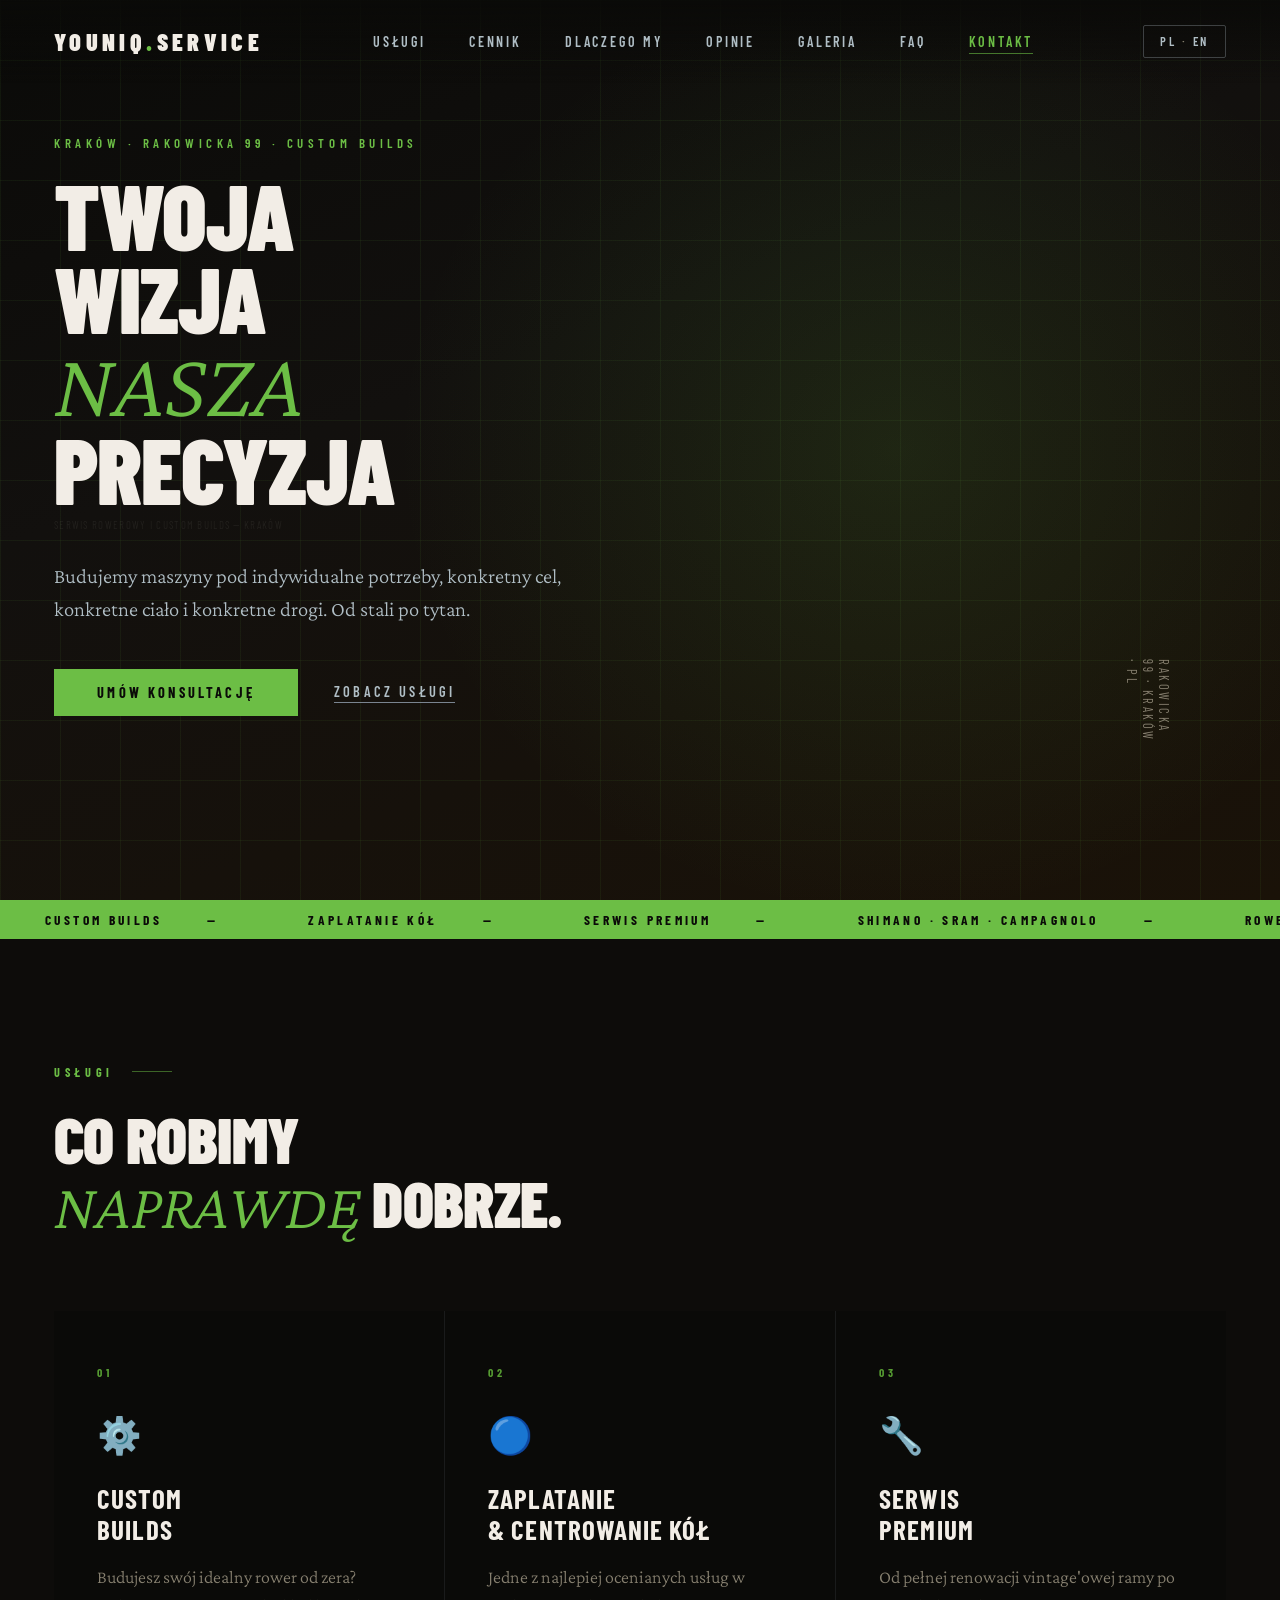
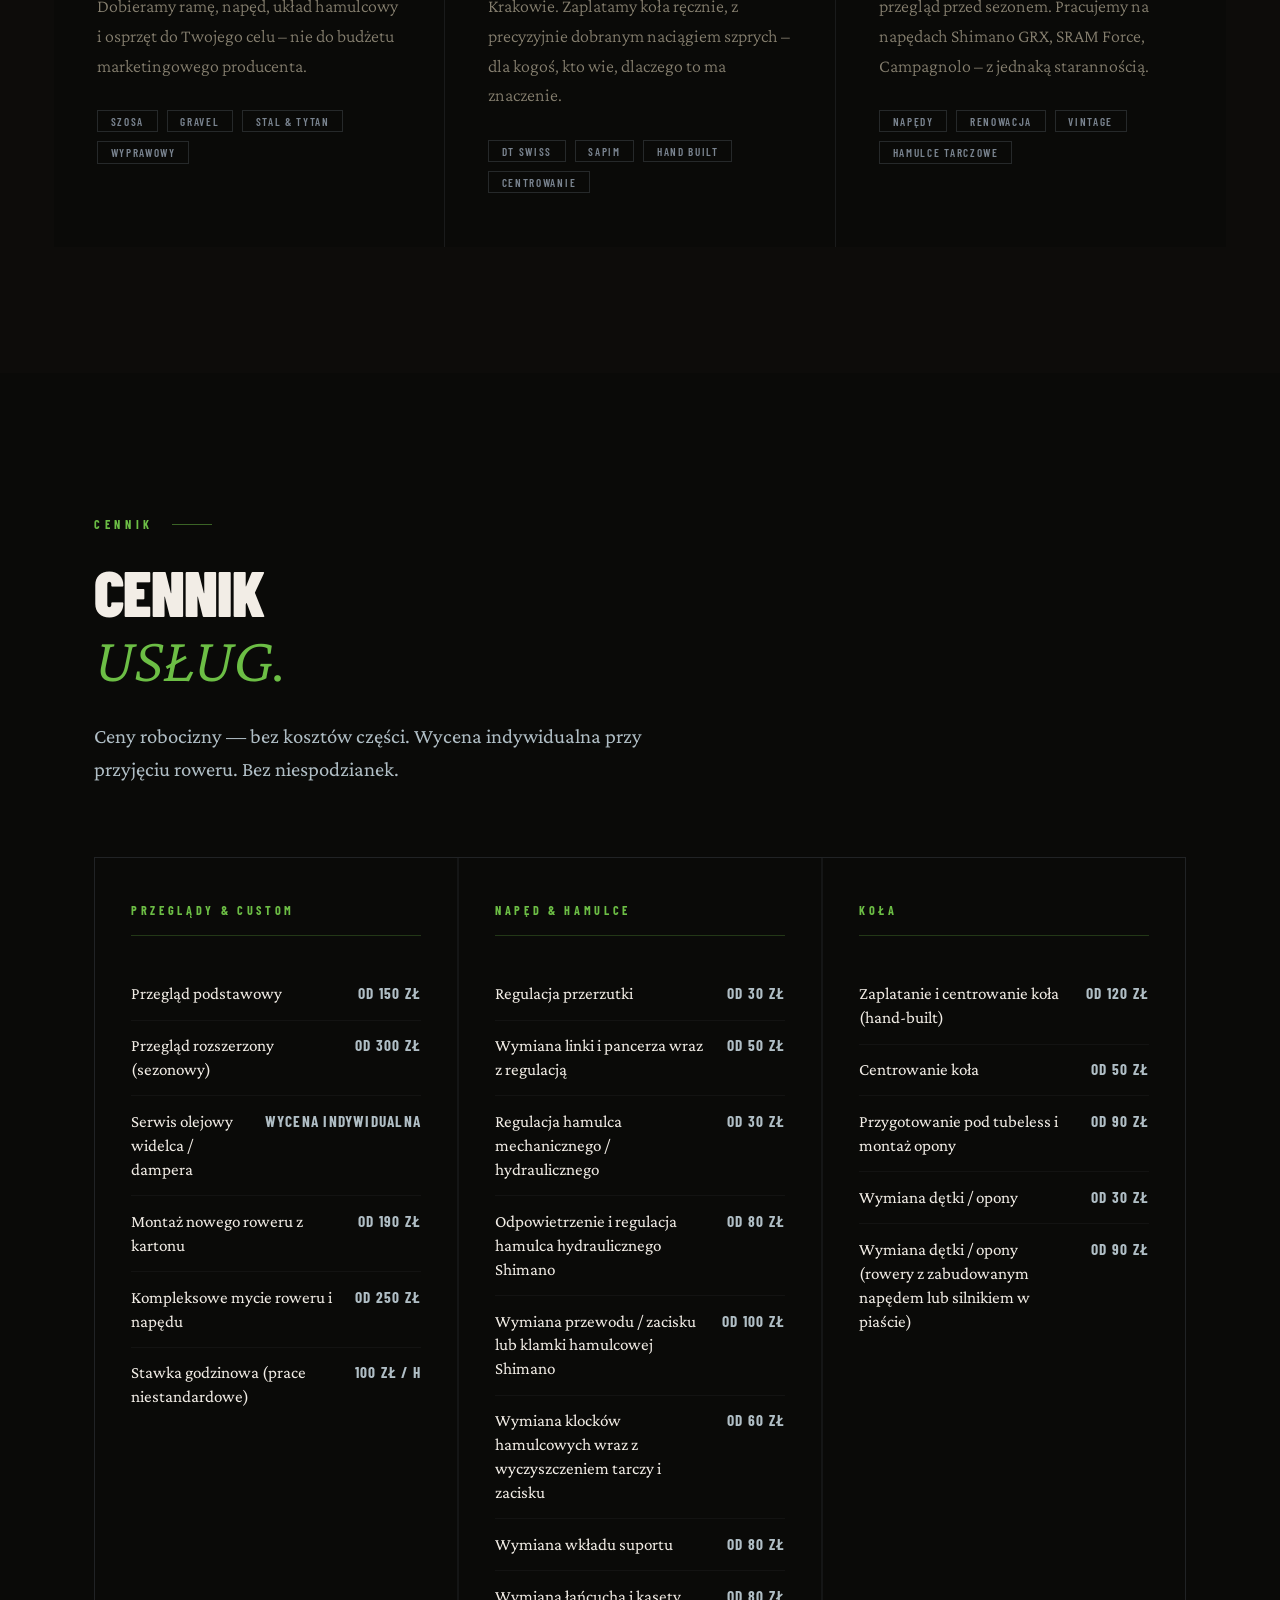
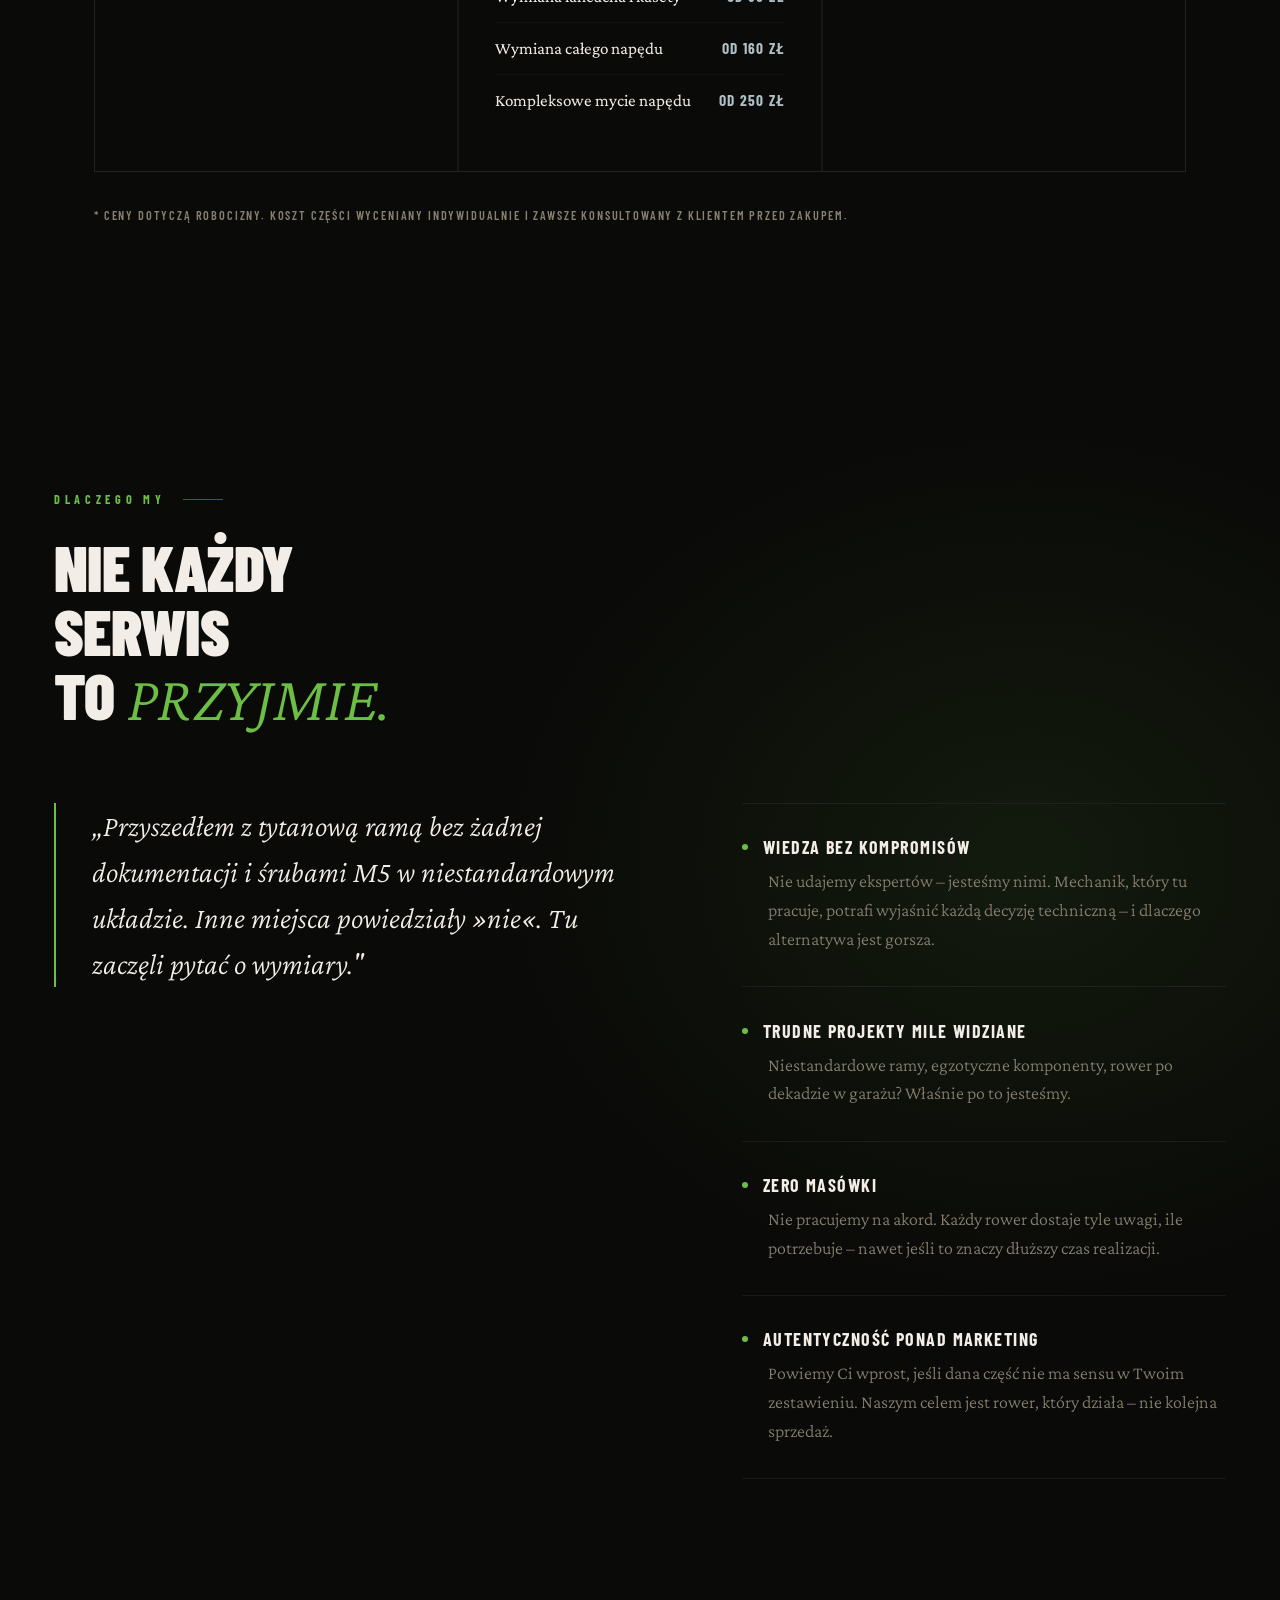
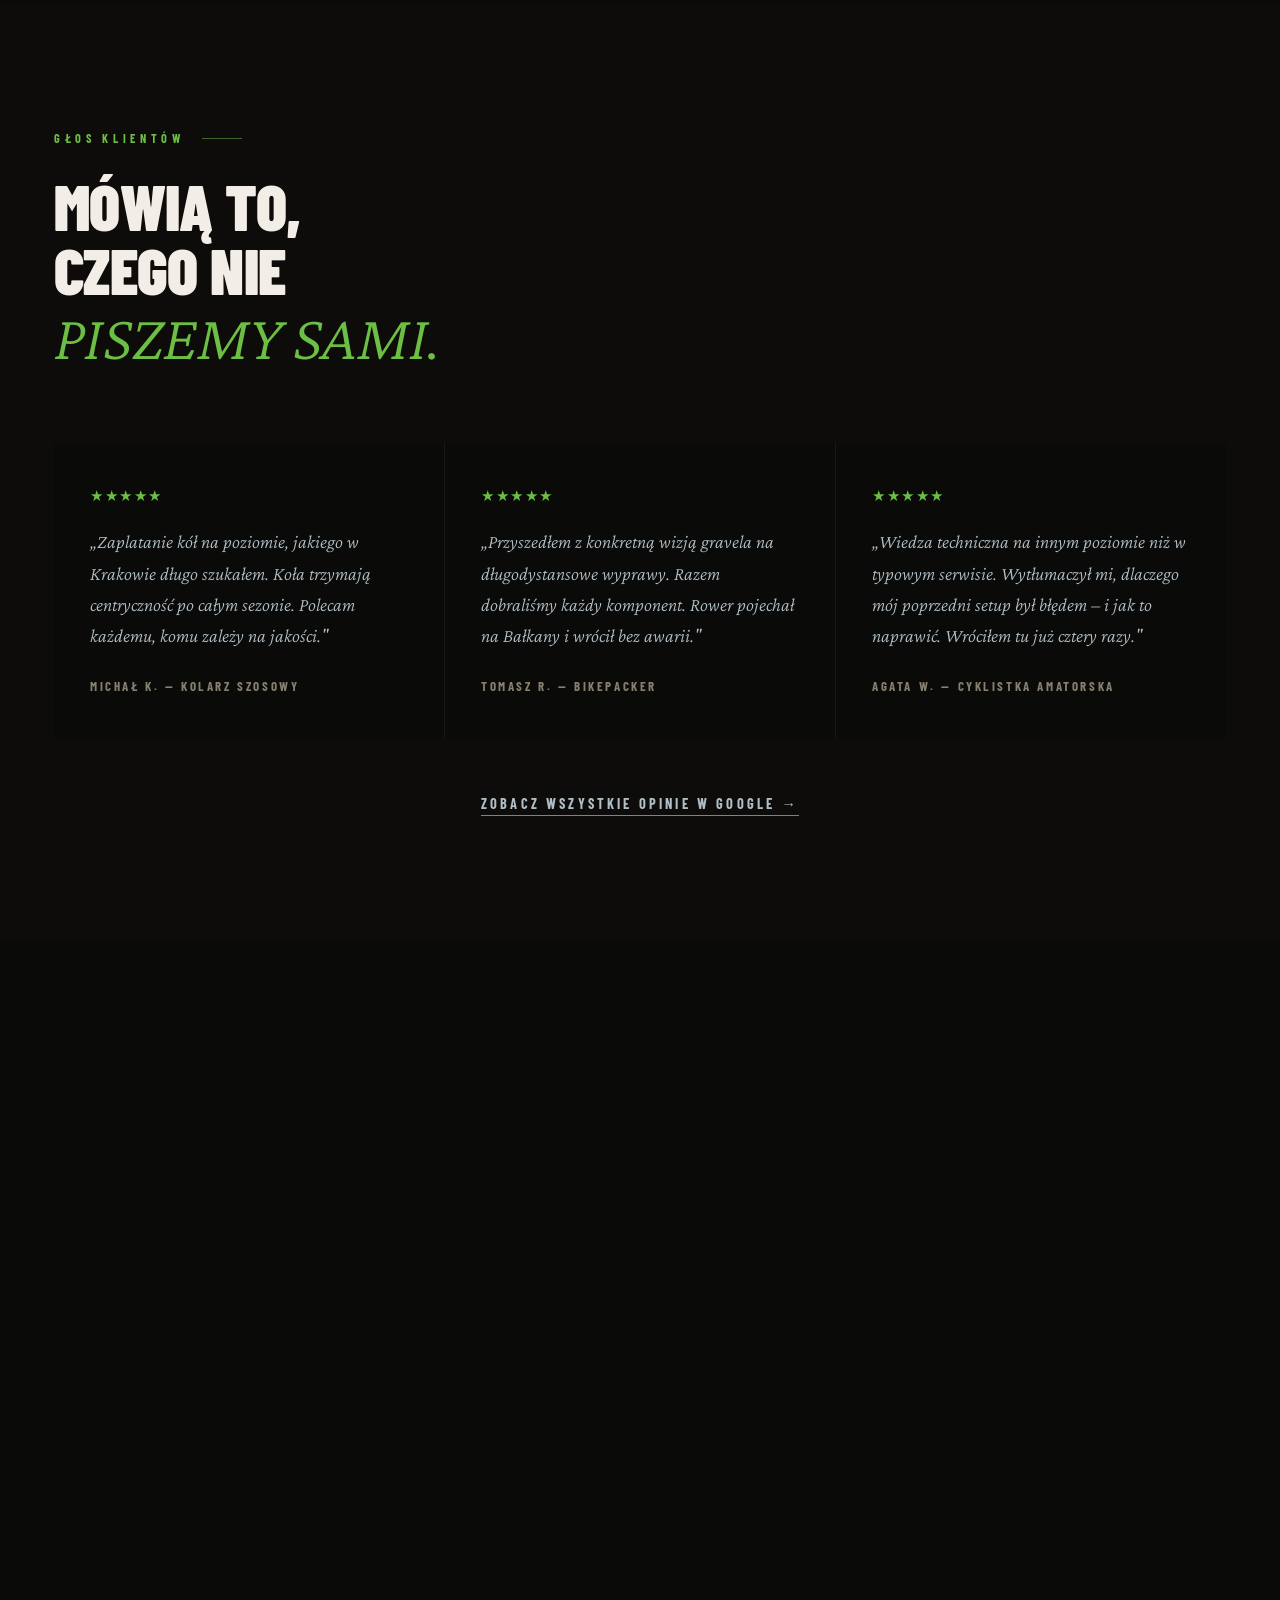
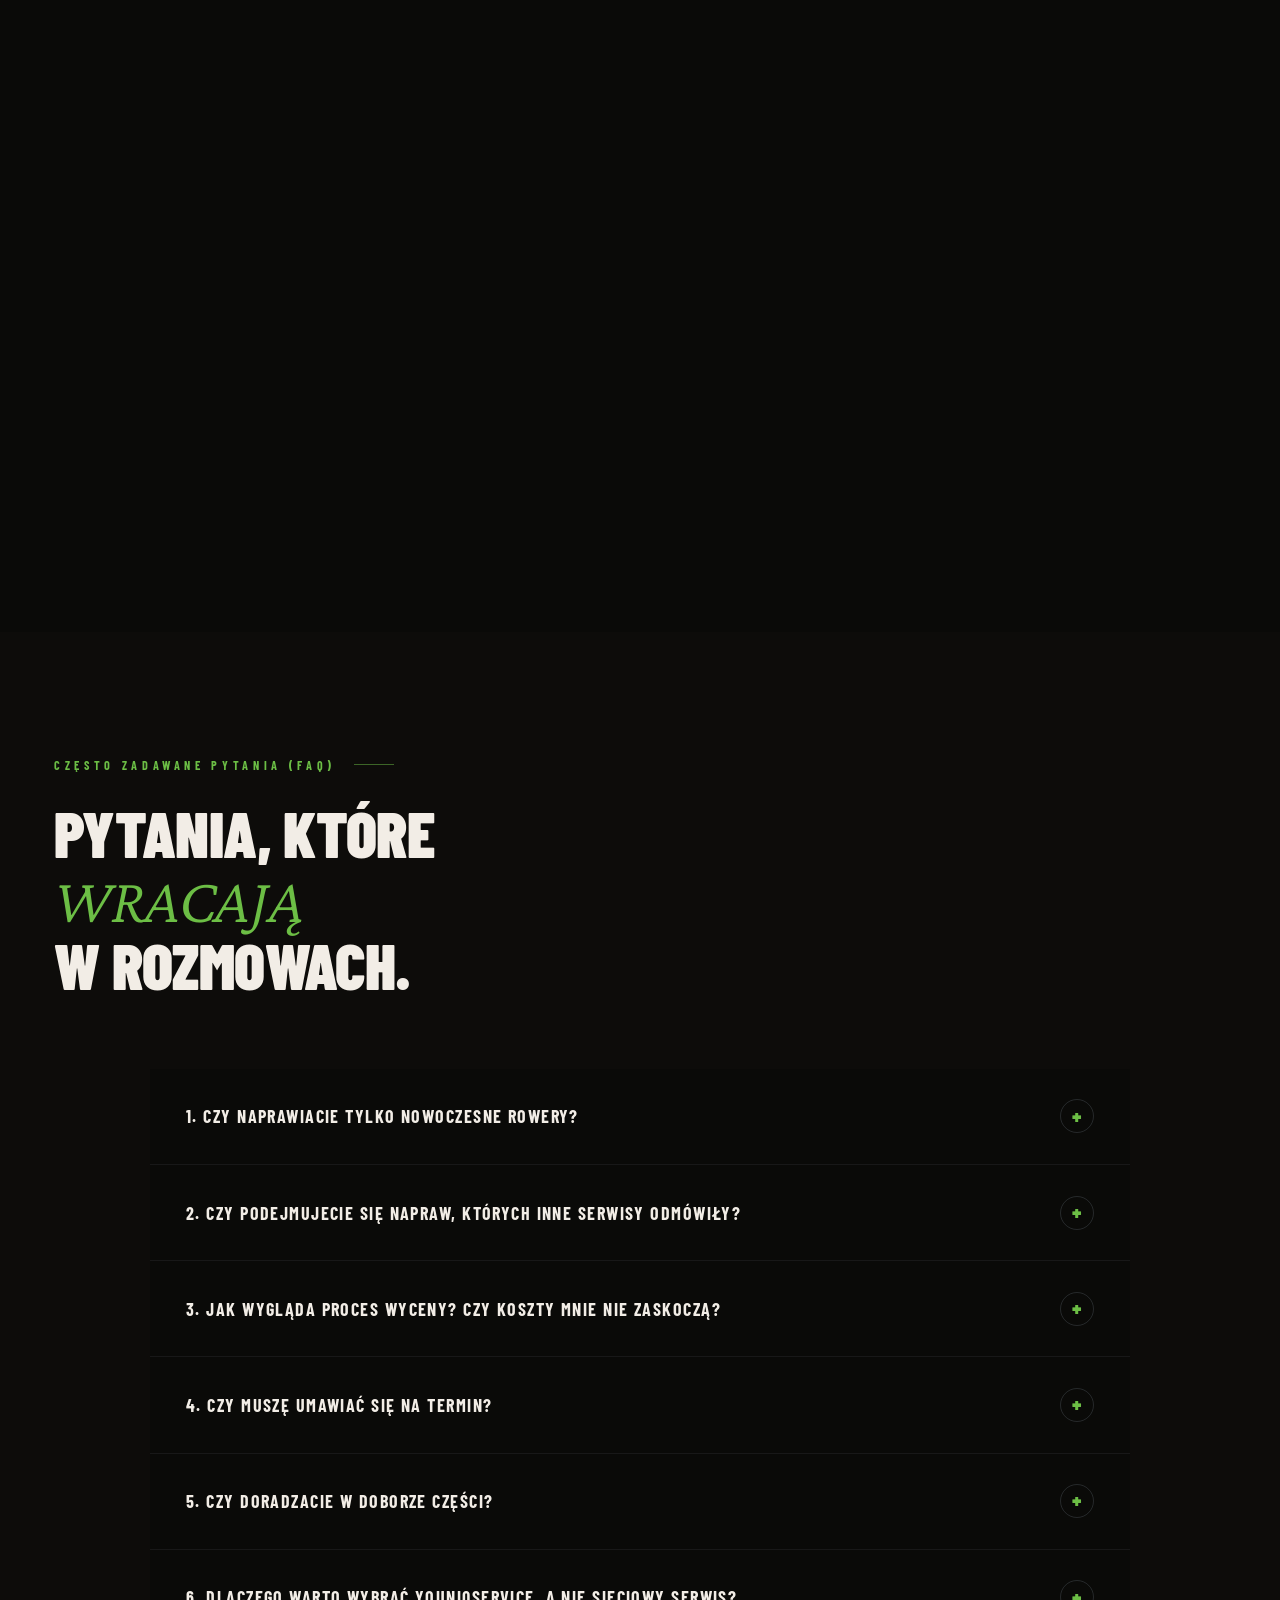
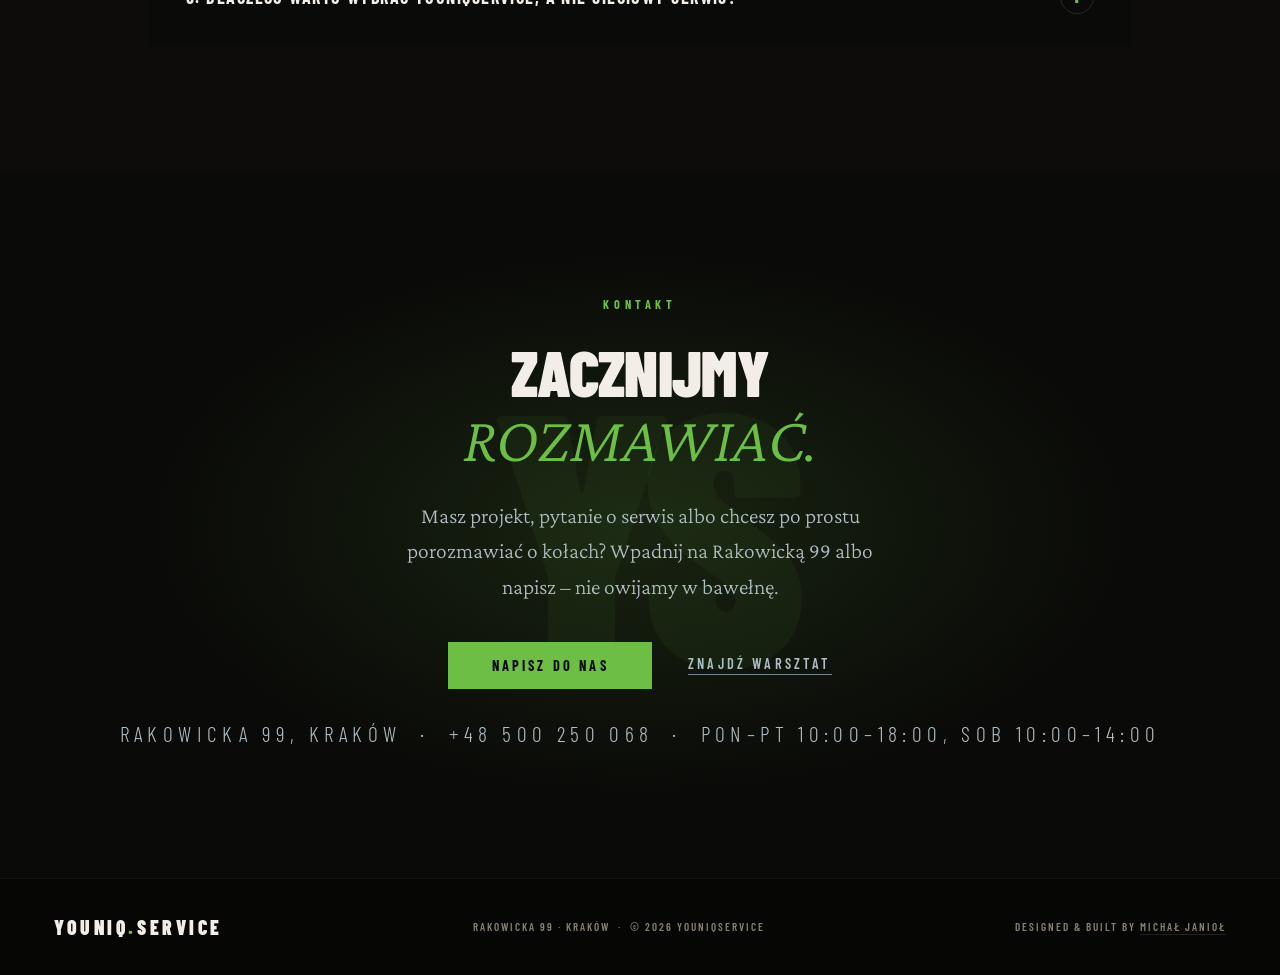
==== commit 4364da6c: "Aktualizacja strony: WCAG, komunikat promocyjny, zmiany wizualne i czcionka - Poprawa kontrastu kolo" ====
--- a/index.html
+++ b/index.html
@@ -7,24 +7,29 @@
 <meta name="description" content="YouniqService – customowe rowery i serwis premium w Krakowie. Custom builds, zaplatanie i centrowanie kół, serwis Shimano / SRAM / Campagnolo. Rakowicka 99.">
 <meta name="robots" content="index,follow,max-image-preview:large,max-snippet:-1,max-video-preview:-1">
 <link rel="canonical" href="https://youniqservice.pl/">
-<meta name="telephone" content="+48500250068">
+
+<!-- hreflang — wersje językowe -->
+<link rel="alternate" hreflang="pl" href="https://youniqservice.pl/">
+<link rel="alternate" hreflang="en" href="https://youniqservice.pl/en/">
+<link rel="alternate" hreflang="x-default" href="https://youniqservice.pl/">
 
 <!-- Favicon -->
-<link rel="icon" href="favicon.ico" sizes="any">
-<link rel="icon" type="image/png" sizes="16x16" href="favicon-16x16.png">
-<link rel="icon" type="image/png" sizes="32x32" href="favicon-32x32.png">
-<link rel="icon" type="image/png" sizes="192x192" href="android-chrome-192x192.png">
-<link rel="icon" type="image/png" sizes="512x512" href="android-chrome-512x512.png">
-<link rel="apple-touch-icon" sizes="180x180" href="apple-touch-icon.png">
+<link rel="icon" href="/favicon.ico" sizes="any">
+<link rel="icon" type="image/png" sizes="16x16" href="/favicon-16x16.png">
+<link rel="icon" type="image/png" sizes="32x32" href="/favicon-32x32.png">
+<link rel="icon" type="image/png" sizes="192x192" href="/android-chrome-192x192.png">
+<link rel="icon" type="image/png" sizes="512x512" href="/android-chrome-512x512.png">
+<link rel="apple-touch-icon" sizes="180x180" href="/apple-touch-icon.png">
 
 <!-- Open Graph -->
 <meta property="og:type" content="website">
 <meta property="og:locale" content="pl_PL">
+<meta property="og:locale:alternate" content="en_US">
 <meta property="og:site_name" content="YouniqService">
 <meta property="og:title" content="YouniqService – Customowe Rowery Kraków">
 <meta property="og:description" content="Customowe rowery i serwis premium w Krakowie. Custom builds, koła ręcznie składane, serwis Shimano / SRAM / Campagnolo. Rakowicka 99.">
 <meta property="og:url" content="https://youniqservice.pl/">
-<meta property="og:image" content="https://youniqservice.netlify.app/og.jpg">
+<meta property="og:image" content="https://youniqservice.pl/og.jpg">
 <meta property="og:image:width" content="1200">
 <meta property="og:image:height" content="630">
 
@@ -32,7 +37,7 @@
 <meta name="twitter:card" content="summary_large_image">
 <meta name="twitter:title" content="YouniqService – Customowe Rowery Kraków">
 <meta name="twitter:description" content="Customowe rowery i serwis premium w Krakowie. Rakowicka 99.">
-<meta name="twitter:image" content="https://youniqservice.netlify.app/og.jpg">
+<meta name="twitter:image" content="https://youniqservice.pl/og.jpg">
 
 <!-- Local SEO: structured data -->
 <script type="application/ld+json">
@@ -46,7 +51,7 @@
   "priceRange": "$$",
   "currenciesAccepted": "PLN",
   "paymentAccepted": "Cash, Credit Card",
-  "image": "https://youniqservice.netlify.app/og.jpg",
+  "image": "https://youniqservice.pl/og.jpg",
   "logo": {
     "@type": "ImageObject",
     "url": "https://youniqservice.pl/android-chrome-512x512.png",
@@ -54,13 +59,6 @@
     "height": 512
   },
   "hasMap": "https://maps.app.goo.gl/XpUsyRzsvwveWy1d6",
-  "aggregateRating": {
-    "@type": "AggregateRating",
-    "ratingValue": "4.9",
-    "reviewCount": "47",
-    "bestRating": "5",
-    "worstRating": "1"
-  },
   "address": {
     "@type": "PostalAddress",
     "streetAddress": "Rakowicka 99",
@@ -84,7 +82,7 @@
 <link rel="preconnect" href="https://fonts.googleapis.com">
 <link rel="preconnect" href="https://fonts.gstatic.com" crossorigin>
 <link href="https://fonts.googleapis.com/css2?family=Barlow+Condensed:wght@300;400;600;700;900&family=Crimson+Pro:ital,wght@0,300;0,400;1,300;1,400&display=swap" rel="stylesheet">
-<link rel="stylesheet" href="style.css">
+<link rel="stylesheet" href="/style.css">
 
 <!-- ═══════════════════════════════════════════════════════════════════
      GOOGLE ANALYTICS 4
@@ -125,7 +123,7 @@
       "name": "Czy naprawiacie tylko nowoczesne rowery?",
       "acceptedAnswer": {
         "@type": "Answer",
-        "text": "Nie. Chętnie podejmujemy się reanimacji 30-letnich rowerów MTB, szosówek vintage czy rowerów miejskich, z których inni już spisali na straty."
+        "text": "Nie. Naszą pasją jest przywracanie życia klasykom. Jak zauważyli nasi klienci, chętnie podejmujemy się „reanimacji\" 30-letnich rowerów MTB, szosówek w stylu vintage czy rowerów miejskich (np. marki Winora), z których inni spisali już na straty."
       }
     },
     {
@@ -133,15 +131,15 @@
       "name": "Czy podejmujecie się napraw, których inne serwisy odmówiły?",
       "acceptedAnswer": {
         "@type": "Answer",
-        "text": "Tak. Specjalizujemy się w trudnych przypadkach – od nietypowych usterek w systemach SRAM i FOX, po niestandardowe ramy i rowery cargo. Jeśli usłyszałeś gdzieś że nie da się tego naprawić, przynieś rower do nas na Rakowicką 99 w Krakowie."
+        "text": "Tak. Specjalizujemy się w trudnych przypadkach – od nietypowych usterek w systemach SRAM (Click Box) i FOX, po niestandardowe ramy i rowery typu Cargo. Jeśli usłyszałeś gdzieś, że „nie da się tego naprawić\", przynieś rower do nas na Rakowicką 99."
       }
     },
     {
       "@type": "Question",
-      "name": "Jak wygląda proces wyceny?",
+      "name": "Jak wygląda proces wyceny? Czy koszty mnie nie zaskoczą?",
       "acceptedAnswer": {
         "@type": "Answer",
-        "text": "Działamy przejrzyście. Przy przyjęciu roweru dokonujemy wstępnej diagnozy i określamy przewidywane koszty. Jeśli potrzebne są dodatkowe części, konsultujemy to z Tobą przed ich zakupem."
+        "text": "Działamy przejrzyście. Przy przyjęciu roweru dokonujemy wstępnej diagnozy i określamy przewidywane koszty. Jeśli w trakcie pracy okaże się, że potrzebne są dodatkowe części, konsultujemy to z Tobą przed ich zakupem. Rozliczamy się szczegółowo z każdej zakupionej części i wykonanej usługi."
       }
     },
     {
@@ -149,15 +147,23 @@
       "name": "Czy muszę umawiać się na termin?",
       "acceptedAnswer": {
         "@type": "Answer",
-        "text": "Dla większych projektów zalecamy kontakt telefoniczny. Drobne sprawy jak wymiana dętki staramy się załatwiać od ręki lub w ciągu 24 godzin."
+        "text": "W sezonie obłożenie bywa duże, dlatego dla większych projektów (budowa roweru, tuning, gruntowny przegląd) zalecamy kontakt telefoniczny. Drobne sprawy, jak wymiana dętki czy szybka regulacja, staramy się załatwiać od ręki lub w ciągu 24 godzin, o ile czas na to pozwala."
       }
     },
     {
       "@type": "Question",
-      "name": "Ile kosztuje serwis roweru w YouniqService?",
+      "name": "Czy doradzacie w doborze części?",
       "acceptedAnswer": {
         "@type": "Answer",
-        "text": "Centrowanie koła od 60 zł, zaplatanie koła hand-built od 200 zł, przegląd podstawowy od 150 zł, przegląd sezonowy od 300 zł. Konsultacja custom build jest bezpłatna."
+        "text": "Oczywiście. Nie naciągamy na najdroższe komponenty. Doradzamy rozwiązania adekwatne do stanu roweru i Twojego budżetu. Chętnie dzielimy się wiedzą – jeśli chcesz samodzielnie dbać o rower, podpowiemy Ci, jak to robić poprawnie."
+      }
+    },
+    {
+      "@type": "Question",
+      "name": "Dlaczego warto wybrać YouniqService, a nie sieciowy serwis?",
+      "acceptedAnswer": {
+        "@type": "Answer",
+        "text": "Bo tutaj Twój rower nie jest kolejnym numerem w kolejce. Do każdej maszyny podchodzimy pedantycznie – każda śrubka jest sprawdzona, wyczyszczona i nasmarowana. Pracę wykonuje pasjonat-inżynier, dla którego liczy się bezpieczeństwo i „szwajcarska precyzja\" działania osprzętu."
       }
     }
   ]
@@ -171,7 +177,6 @@
 <nav aria-label="Nawigacja główna">
   <a href="#" class="nav-logo">Youniq<span>.</span>Service</a>
   <ul>
-    <!-- <li><a href="#filozofia" data-i18n="nav_filozofia">Filozofia</a></li> -->
     <li><a href="#uslugi" data-i18n="nav_uslugi">Usługi</a></li>
     <li><a href="#cennik" data-i18n="nav_cennik">Cennik</a></li>
     <li><a href="#dlaczego" data-i18n="nav_dlaczego">Dlaczego My</a></li>
@@ -190,12 +195,12 @@
 
 <!-- MOBILE NAV OVERLAY -->
 <div class="nav-mobile" id="navMobile" aria-hidden="true">
-  <a href="#filozofia" data-i18n="nav_filozofia" class="nav-mobile-link">Filozofia</a>
   <a href="#uslugi" data-i18n="nav_uslugi" class="nav-mobile-link">Usługi</a>
+  <a href="#cennik" data-i18n="nav_cennik" class="nav-mobile-link">Cennik</a>
   <a href="#dlaczego" data-i18n="nav_dlaczego" class="nav-mobile-link">Dlaczego My</a>
+  <a href="#opinie" data-i18n="opinie" class="nav-mobile-link">Opinie</a>
+  <a href="#galeria" data-i18n="nav_galeria" class="nav-mobile-link">Galeria</a>
   <a href="#faq" class="nav-mobile-link">FAQ</a>
-  <a href="#cennik" data-i18n="nav_cennik" class="nav-mobile-link">Cennik</a>
-  <a href="#galeria" data-i18n="nav_galeria" class="nav-mobile-link">Galeria</a>
   <a href="#kontakt" data-i18n="nav_kontakt" class="nav-mobile-link">Kontakt</a>
   <button class="lang-switcher" id="langSwitcherMobile" aria-label="Switch language">
     <span id="langLabelMobile">PL</span><span class="lang-sep"> · </span><span id="langOtherMobile">EN</span>
@@ -209,7 +214,7 @@
   <div class="hero-grid"></div>
 
   <p class="hero-eyebrow editable" data-cms="hero_eyebrow">Kraków · Rakowicka 99 · Custom Builds</p>
-  <h1 class="editable" data-cms="hero_heading">Twoja<br>wizja.<br><em>Nasza</em><br>precyzja.</h1>
+  <h1 class="editable" data-cms="hero_heading">Twoja<br>wizja<br><em>Nasza</em><br>precyzja</h1>
   <p class="hero-seo-label" data-i18n="hero_seo_label">Serwis rowerowy i custom builds — Kraków</p>
   <p class="hero-sub editable" data-cms="hero_subheading">Budujemy maszyny pod indywidualne potrzeby, konkretny cel, konkretne ciało i konkretne drogi. Od stali po tytan.</p>
   <div class="hero-cta-row">
@@ -241,36 +246,6 @@
   </div>
 </div>
 
-<!-- FILOZOFIA -->
-<section id="filozofia" style="display:none">
-  <div class="philosophy-text reveal">
-    <div class="section-label" data-i18n="filozofia_label">O nas / Filozofia</div>
-    <h2 class="editable" data-cms="philosophy_heading">Rower to<br><em>narzędzie</em><br>i sztuka.</h2>
-    <p class="editable" data-cms="philosophy_p1">YouniqService to nie sieciowy punkt serwisowy. To warsztat prowadzony przez <strong>mechanika z krwi i kości</strong> – kogoś, kto wybiera komponenty tak samo świadomie jak lutier dobiera drewno do gryfu.</p>
-    <p class="editable" data-cms="philosophy_p2">Nie boimy się projektów, które inne serwisy odsyłają z kwitkiem. Wiemy, czym różni się <strong>naciąg 110 kgf od 120 kgf</strong> na szprysze i dlaczego ma to znaczenie na 200 km wyprawy. Jeśli szukasz kogoś, komu możesz zaufać stalową ramą i cyklistycznym życiem – jesteś we właściwym miejscu.</p>
-  </div>
-  <div class="philosophy-stat-block reveal">
-    <div class="stat">
-      <div class="stat-num editable" data-cms="stat1_num">100%</div>
-      <div class="stat-label editable" data-cms="stat1_label">Custom podejście</div>
-    </div>
-    <div class="stat">
-      <div class="stat-num editable" data-cms="stat2_num">★ 4.9</div>
-      <div class="stat-label editable" data-cms="stat2_label">Ocena klientów</div>
-    </div>
-    <div class="stat">
-      <div class="stat-num editable" data-cms="stat3_num">0</div>
-      <div class="stat-label editable" data-cms="stat3_label">Kompromisów w jakości</div>
-    </div>
-    <div class="stat">
-      <div class="stat-num editable" data-cms="stat4_num">∞</div>
-      <div class="stat-label editable" data-cms="stat4_label">Wiedzy technicznej</div>
-    </div>
-  </div>
-</section>
-
-<div class="divider" style="display:none"></div>
-
 <!-- USŁUGI -->
 <section id="uslugi">
   <div class="services-header reveal">
@@ -422,6 +397,9 @@
       <div class="review-author editable" data-cms="review3_author">Agata W. — cyklistka amatorska</div>
     </div>
   </div>
+  <div class="reviews-cta reveal">
+    <a href="https://maps.app.goo.gl/XpUsyRzsvwveWy1d6" target="_blank" rel="noopener" class="reviews-cta-link" data-i18n="opinie_cta">Zobacz wszystkie opinie w Google →</a>
+  </div>
 </section>
 
 <!-- GALERIA -->
@@ -611,8 +589,25 @@
   <svg viewBox="0 0 24 24"><polyline points="18 15 12 9 6 15"/></svg>
 </button>
 
-<script src="cms-loader.js" defer></script>
-<script src="script.js" defer></script>
+<script src="/cms-loader.js" defer></script>
+<script src="/script.js" defer></script>
+
+<!-- PROMO POPUP -->
+<div id="promoOverlay" class="promo-overlay" aria-hidden="true">
+  <div class="promo-modal" role="dialog" aria-modal="true" aria-labelledby="promoTitle">
+    <button class="promo-close" id="promoClose" aria-label="Zamknij">&times;</button>
+    <div class="promo-eyebrow" data-cms="promo_eyebrow">Ekskluzywna oferta</div>
+    <h2 class="promo-title" id="promoTitle" data-cms="promo_title">Darmowy<br><em>przegląd</em><br>roweru.</h2>
+    <p class="promo-desc" data-cms="promo_desc">Dla gości naszej strony — podaj kod przy wizycie i odbierz bezpłatny podstawowy przegląd przy zamówieniu dowolnej usługi serwisowej.</p>
+    <div class="promo-code-wrap">
+      <span class="promo-code-label" data-cms="promo_code_label">Twój kod:</span>
+      <div class="promo-code" id="promoCode" data-cms="promo_code">SERWIS2026</div>
+      <button class="promo-copy" id="promoCopy" aria-label="Skopiuj kod">Kopiuj</button>
+    </div>
+    <p class="promo-validity" data-cms="promo_validity">Ważny do końca sezonu 2026 &nbsp;·&nbsp; Rakowicka 99, Kraków</p>
+    <a href="#kontakt" class="btn-primary promo-cta" id="promoCtaBtn" data-cms="promo_cta">Umów wizytę</a>
+  </div>
+</div>
 
 <!-- Netlify Identity: przekierowanie po logowaniu do /admin/ -->
 <script>
--- a/style.css
+++ b/style.css
@@ -7,12 +7,12 @@
     --green-rgb: 108, 190, 69;
     --steel: #7a8490;
     --steel-light: #b0bec5;
-    --text-dim: #6b6558;
+    --text-dim: #878070;
   }
 
   *, *::before, *::after { box-sizing: border-box; margin: 0; padding: 0; }
 
-  html { scroll-behavior: smooth; }
+  html { scroll-behavior: smooth; font-size: 18px; }
 
   /* ── SKIP TO CONTENT (dostępność + SEO) ── */
   .skip-to-content {
@@ -21,7 +21,7 @@
     left: 1rem;
     z-index: 9999;
     background: var(--green);
-    color: var(--off-white);
+    color: var(--black);
     padding: .6rem 1.2rem;
     font-family: 'Barlow Condensed', sans-serif;
     font-size: .85rem;
@@ -195,7 +195,7 @@
     letter-spacing: .22em;
     text-transform: uppercase;
     text-decoration: none;
-    color: var(--off-white);
+    color: var(--black);
     background: var(--green);
     padding: .85rem 2.4rem;
     display: inline-block;
@@ -215,7 +215,7 @@
     padding-bottom: 2px;
     transition: color .2s, border-color .2s;
   }
-  .btn-ghost:hover { color: var(--off-white); border-color: var(--off-white); }
+  .btn-ghost:hover { color: var(--green); border-color: var(--green); }
 
   .hero-address {
     position: absolute;
@@ -266,13 +266,12 @@
     font-weight: 700;
     letter-spacing: .25em;
     text-transform: uppercase;
-    color: var(--off-white);
+    color: var(--black);
     padding: 0 2.5rem;
   }
   .ticker span::after {
     content: '—';
     margin-left: 2.5rem;
-    opacity: .5;
   }
   @keyframes ticker {
     from { transform: translateX(0); }
@@ -315,54 +314,6 @@
     font-style: italic;
     font-weight: 300;
     color: var(--green);
-  }
-
-  /* ── PHILOSOPHY ── */
-  #filozofia {
-    display: grid;
-    grid-template-columns: 1fr 1fr;
-    gap: 6rem;
-    align-items: center;
-    background:
-      radial-gradient(ellipse 50% 70% at 10% 50%, rgba(var(--green-rgb),.07) 0%, transparent 60%),
-      var(--black);
-  }
-  .philosophy-text p {
-    font-size: 1.2rem;
-    font-weight: 300;
-    line-height: 1.75;
-    color: var(--steel-light);
-    margin-top: 1.8rem;
-  }
-  .philosophy-text p strong {
-    color: var(--off-white);
-    font-weight: 400;
-  }
-  .philosophy-stat-block {
-    display: grid;
-    grid-template-columns: 1fr 1fr;
-    gap: 1px;
-    background: rgba(122,132,144,.15);
-  }
-  .stat {
-    background: rgba(10,10,8,.95);
-    padding: 2.5rem 2rem;
-  }
-  .stat-num {
-    font-family: 'Barlow Condensed', sans-serif;
-    font-weight: 900;
-    font-size: 3.5rem;
-    line-height: 1;
-    color: var(--green);
-  }
-  .stat-label {
-    font-family: 'Barlow Condensed', sans-serif;
-    font-size: .72rem;
-    font-weight: 600;
-    letter-spacing: .2em;
-    text-transform: uppercase;
-    color: var(--text-dim);
-    margin-top: .5rem;
   }
 
   /* ── SERVICES ── */
@@ -408,8 +359,7 @@
     font-size: .65rem;
     font-weight: 700;
     letter-spacing: .3em;
-    color: var(--green);
-    opacity: .6;
+    color: var(--green-dark);
     margin-bottom: 2rem;
   }
   .service-icon {
@@ -634,6 +584,26 @@
     letter-spacing: .2em;
     text-transform: uppercase;
     color: var(--text-dim);
+  }
+  .reviews-cta {
+    margin-top: 3rem;
+    text-align: center;
+  }
+  .reviews-cta-link {
+    font-family: 'Barlow Condensed', sans-serif;
+    font-size: .8rem;
+    font-weight: 700;
+    letter-spacing: .22em;
+    text-transform: uppercase;
+    text-decoration: none;
+    color: var(--steel-light);
+    border-bottom: 1px solid var(--steel);
+    padding-bottom: 3px;
+    transition: color .2s, border-color .2s;
+  }
+  .reviews-cta-link:hover {
+    color: var(--green);
+    border-color: var(--green);
   }
 
   /* ── GALERIA ── */
@@ -765,7 +735,7 @@
   /* ── CTA ── */
   #kontakt {
     text-align: center;
-    padding: 9rem 3rem;
+    padding: 7rem 3rem;
     background:
       radial-gradient(ellipse 60% 60% at 50% 50%, rgba(var(--green-rgb),.14) 0%, transparent 65%),
       var(--black);
@@ -793,8 +763,12 @@
     font-weight: 300;
     color: var(--steel-light);
     max-width: 500px;
-    margin: 0 auto 3rem;
+    margin: 0 auto 2rem;
     line-height: 1.65;
+  }
+  #kontakt .cta-info {
+    max-width: none;
+    margin: 1.5rem auto 0;
   }
   .cta-row {
     display: flex;
@@ -1053,7 +1027,7 @@
   .scroll-top svg {
     width: 18px;
     height: 18px;
-    stroke: var(--off-white);
+    stroke: var(--black);
     fill: none;
     stroke-width: 2.5;
     stroke-linecap: round;
@@ -1068,7 +1042,6 @@
     .nav-mobile { display: flex; }
     section { padding: 5rem 1.5rem; }
     #hero { padding: 0 1.5rem 5rem; }
-    #filozofia { grid-template-columns: 1fr; gap: 3rem; }
     .services-grid { grid-template-columns: 1fr; }
     .why-grid { grid-template-columns: 1fr; gap: 3rem; }
     .reviews-grid { grid-template-columns: 1fr; }
@@ -1107,3 +1080,148 @@
       opacity: 1;
     }
   }
+
+/* ── PROMO POPUP ── */
+.promo-overlay {
+  position: fixed;
+  inset: 0;
+  z-index: 9000;
+  background: rgba(10, 10, 8, .75);
+  backdrop-filter: blur(4px);
+  display: flex;
+  align-items: center;
+  justify-content: center;
+  padding: 1.5rem;
+  opacity: 0;
+  visibility: hidden;
+  transition: opacity .35s ease, visibility .35s ease;
+}
+.promo-overlay.is-visible {
+  opacity: 1;
+  visibility: visible;
+}
+.promo-modal {
+  position: relative;
+  background: #111110;
+  border: 1px solid rgba(108, 190, 69, .22);
+  border-top: 3px solid var(--green);
+  max-width: 460px;
+  width: 100%;
+  padding: 2.8rem 2.6rem 2.4rem;
+  transform: translateY(18px);
+  transition: transform .35s ease;
+}
+.promo-overlay.is-visible .promo-modal {
+  transform: translateY(0);
+}
+.promo-close {
+  position: absolute;
+  top: 1rem;
+  right: 1.2rem;
+  background: none;
+  border: none;
+  color: var(--steel);
+  font-size: 1.6rem;
+  line-height: 1;
+  cursor: pointer;
+  transition: color .2s;
+}
+.promo-close:hover { color: var(--off-white); }
+.promo-eyebrow {
+  font-family: 'Barlow Condensed', sans-serif;
+  font-size: .72rem;
+  font-weight: 600;
+  letter-spacing: .22em;
+  text-transform: uppercase;
+  color: var(--green);
+  margin-bottom: .9rem;
+}
+.promo-title {
+  font-family: 'Barlow Condensed', sans-serif;
+  font-size: 3rem;
+  font-weight: 900;
+  line-height: .95;
+  text-transform: uppercase;
+  letter-spacing: .02em;
+  color: var(--off-white);
+  margin-bottom: 1.2rem;
+}
+.promo-title em {
+  font-style: italic;
+  color: var(--green);
+}
+.promo-desc {
+  font-family: 'Crimson Pro', Georgia, serif;
+  font-size: 1.05rem;
+  color: var(--steel-light);
+  line-height: 1.55;
+  margin-bottom: 1.6rem;
+}
+.promo-code-wrap {
+  display: flex;
+  flex-wrap: wrap;
+  align-items: center;
+  gap: .6rem .8rem;
+  background: rgba(108, 190, 69, .08);
+  border: 1px dashed rgba(108, 190, 69, .35);
+  padding: .85rem 1.1rem;
+  margin-bottom: 1rem;
+}
+.promo-code-label {
+  font-family: 'Barlow Condensed', sans-serif;
+  font-size: .72rem;
+  font-weight: 600;
+  letter-spacing: .14em;
+  text-transform: uppercase;
+  color: var(--steel);
+  white-space: nowrap;
+}
+.promo-code {
+  font-family: 'Barlow Condensed', sans-serif;
+  font-size: 1.55rem;
+  font-weight: 900;
+  letter-spacing: .12em;
+  color: var(--green);
+  flex: 1;
+}
+.promo-copy {
+  background: none;
+  border: 1px solid rgba(108, 190, 69, .4);
+  color: var(--green);
+  font-family: 'Barlow Condensed', sans-serif;
+  font-size: .72rem;
+  font-weight: 700;
+  letter-spacing: .15em;
+  text-transform: uppercase;
+  padding: .45rem 1rem;
+  cursor: pointer;
+  transition: background .2s, color .2s;
+  width: 100%;
+  text-align: center;
+}
+.promo-copy:hover,
+.promo-copy.copied {
+  background: var(--green);
+  color: var(--black);
+}
+.promo-validity {
+  font-family: 'Barlow Condensed', sans-serif;
+  font-size: .72rem;
+  letter-spacing: .1em;
+  color: var(--text-dim);
+  text-transform: uppercase;
+  margin-bottom: 1.6rem;
+}
+.promo-cta {
+  display: inline-flex;
+  width: 100%;
+  justify-content: center;
+  text-decoration: none;
+}
+@media (max-width: 480px) {
+  .promo-modal {
+    padding: 2.2rem 1.5rem 2rem;
+  }
+  .promo-title { font-size: 2.4rem; }
+  .promo-code { font-size: 1.3rem; }
+}
